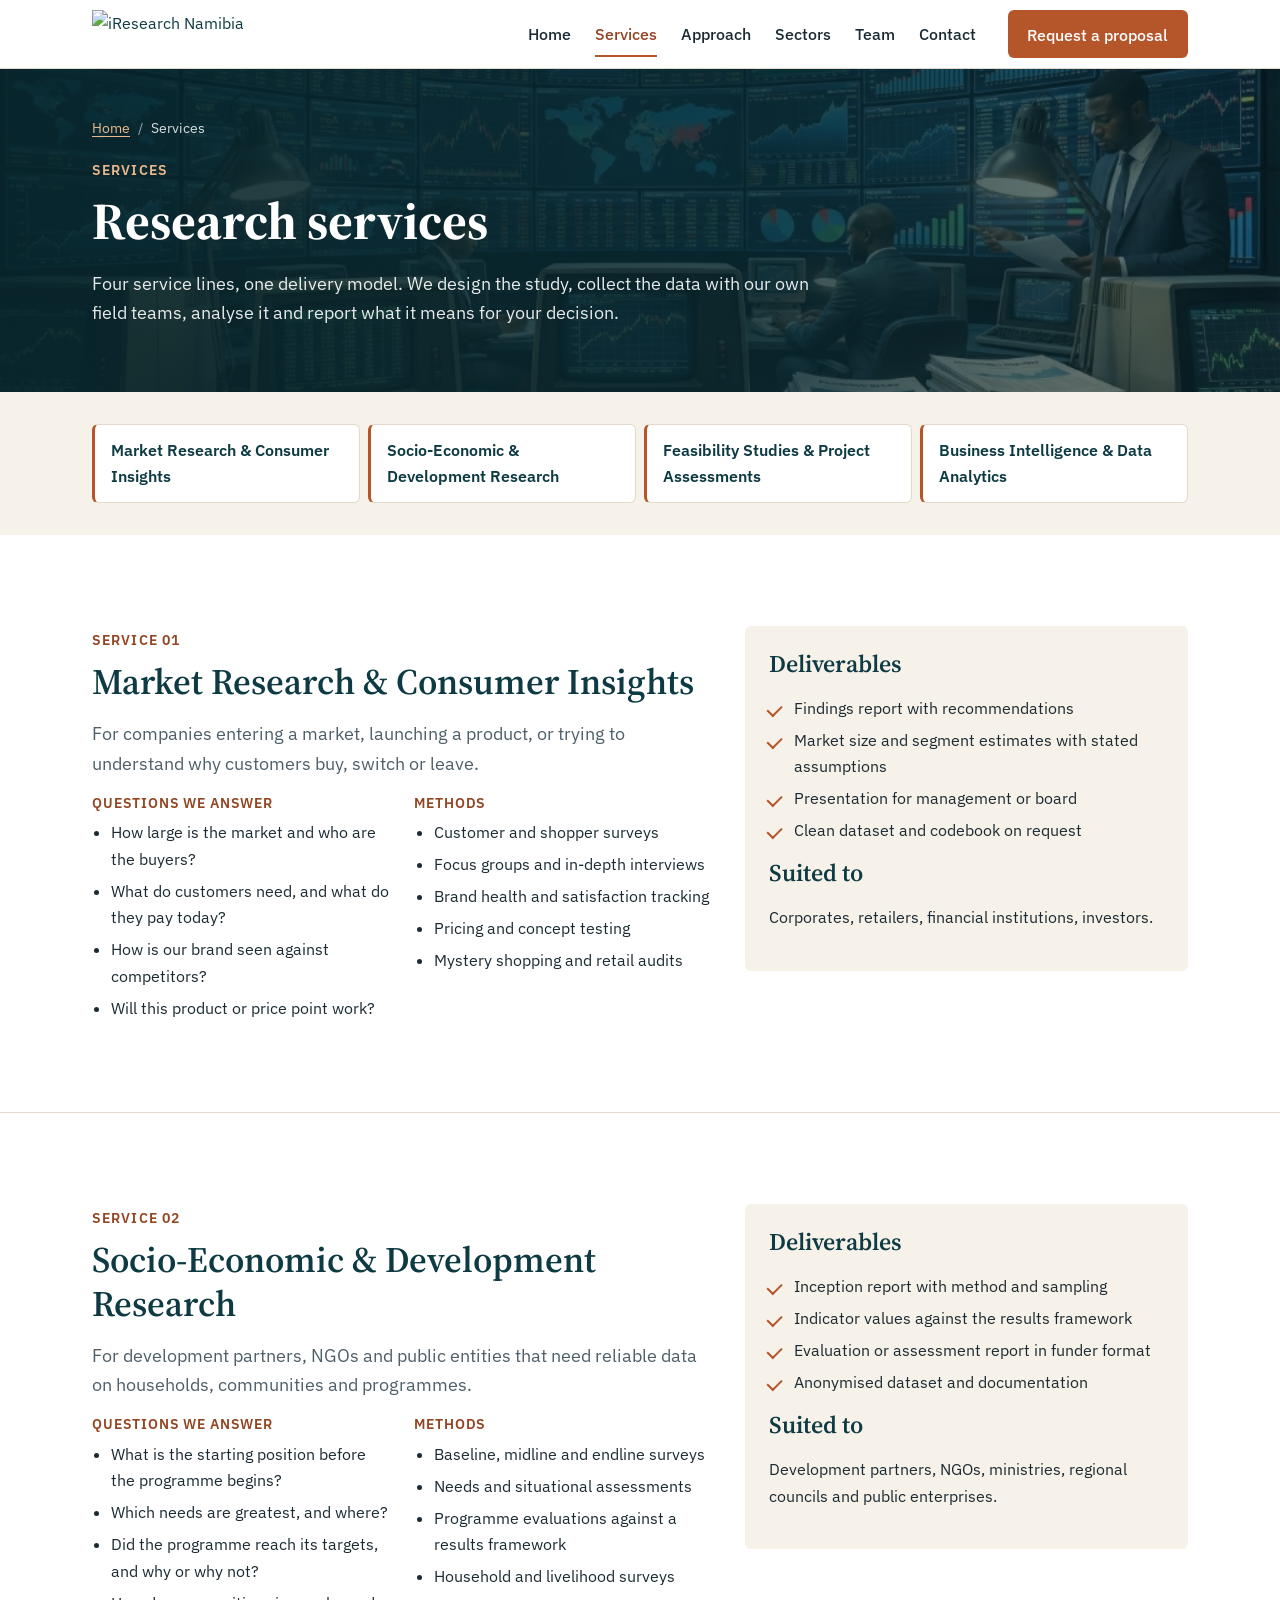
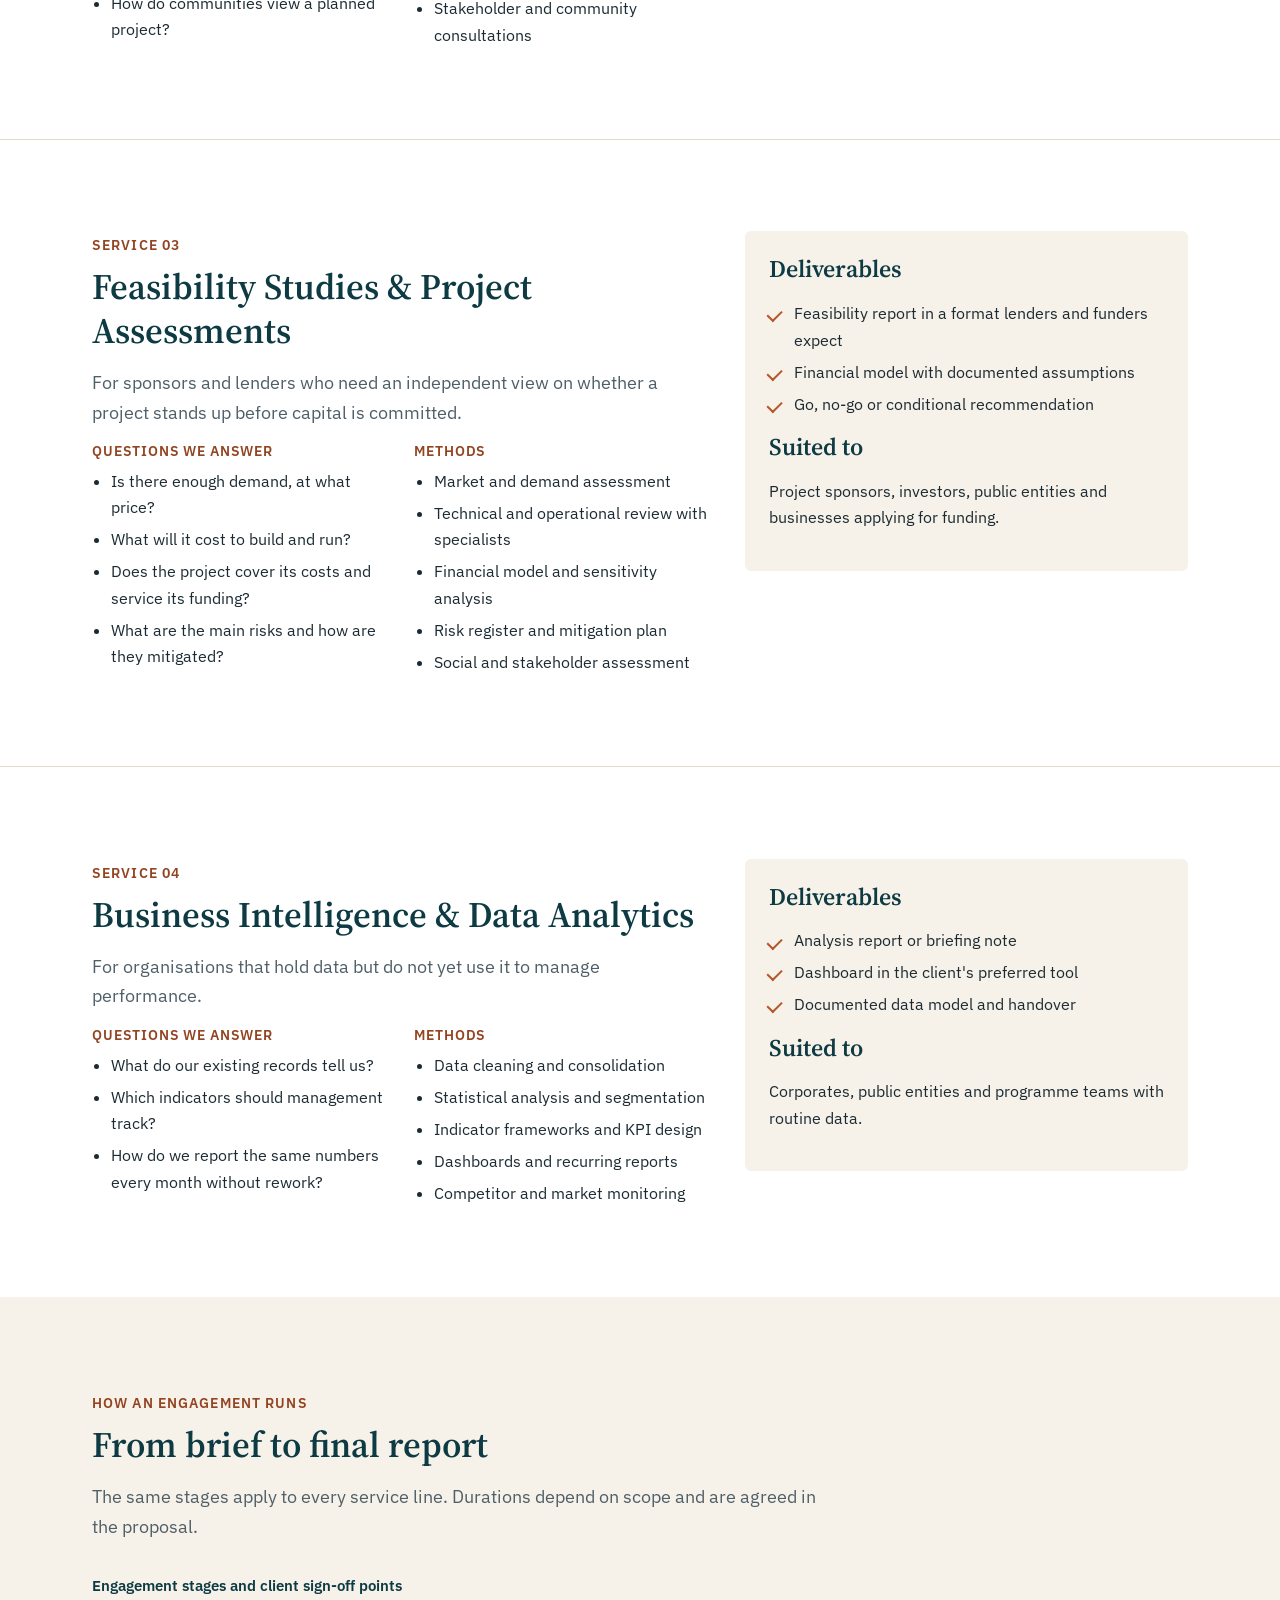
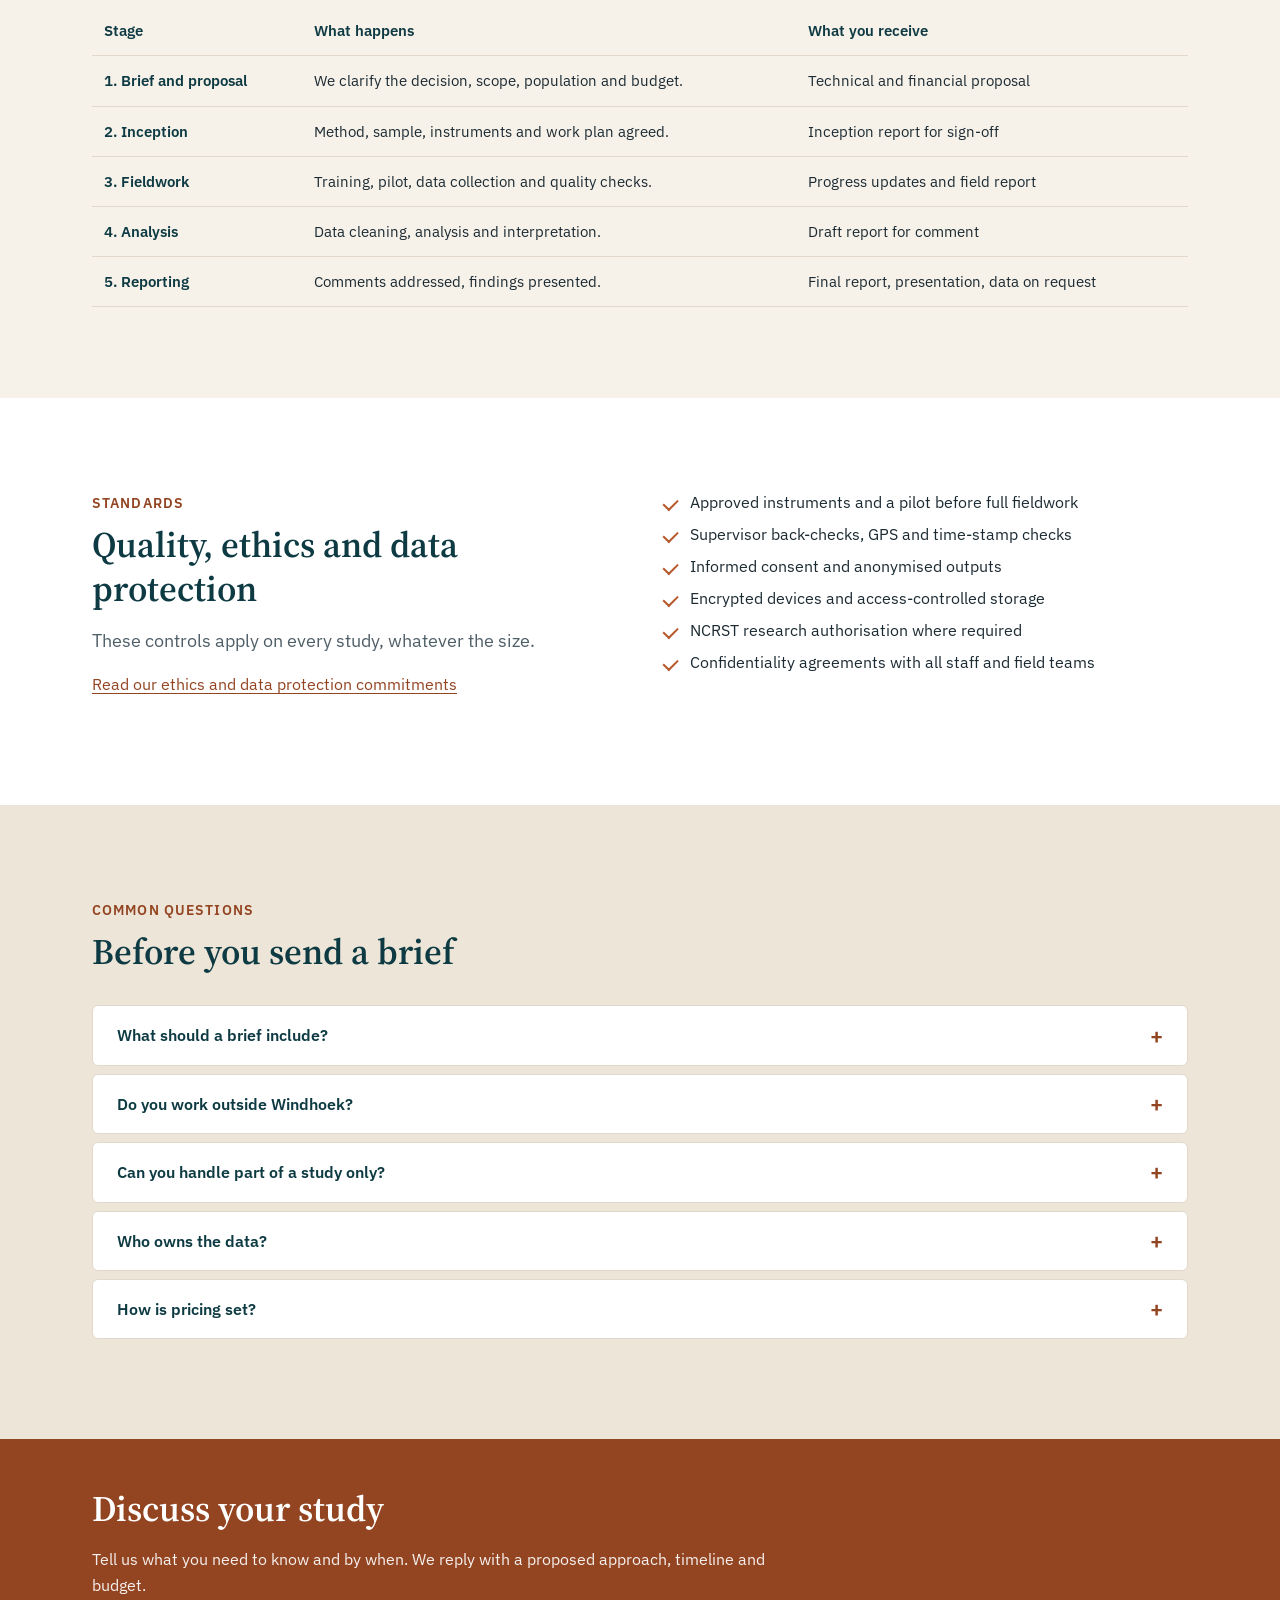
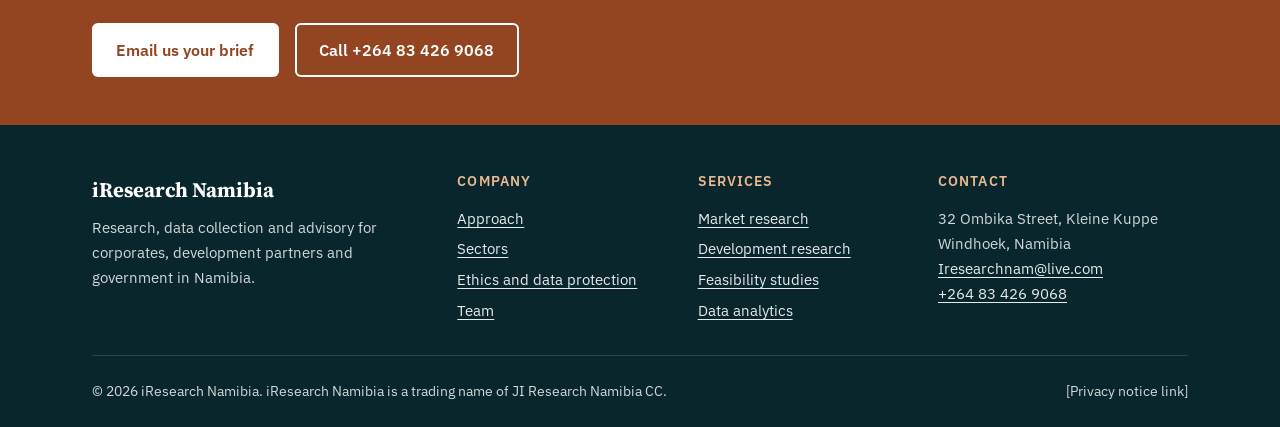
==== services.html @ 67d38da9 "Add website files" ====
<!DOCTYPE html>
<html lang="en-NA">
<head>
  <!-- ==================================================================
       GOOGLE TAG MANAGER: HEAD SNIPPET PLACEHOLDER
       Paste the GTM <script> snippet here, as high in <head> as possible.
       Replace GTM-XXXXXXX with the live container ID.
       Matching <noscript> placeholder sits immediately after <body>.
       ================================================================== -->

  <meta charset="utf-8">
  <meta name="viewport" content="width=device-width, initial-scale=1">
  <title>Research Services | Market, Development and Feasibility Research | iResearch Namibia</title>
  <meta name="description" content="Market research and consumer insights, socio-economic and development research, feasibility studies, and business intelligence and data analytics in Namibia. Design, fieldwork, analysis and reporting.">
  <!-- Canonical: this page's own URL. The homepage canonical is https://iresearchnamibia.com/ -->
  <link rel="canonical" href="https://iresearchnamibia.com/services.html">
  <meta name="robots" content="index, follow">
  <meta name="theme-color" content="#0E3B43">

  <!-- Open Graph -->
  <meta property="og:type" content="website">
  <meta property="og:site_name" content="iResearch Namibia">
  <meta property="og:locale" content="en_NA">
  <meta property="og:title" content="Research Services | iResearch Namibia">
  <meta property="og:description" content="Four service lines: market research, development research, feasibility studies and data analytics. Delivered from Windhoek with in-house field teams.">
  <meta property="og:url" content="https://iresearchnamibia.com/services.html">
  <meta property="og:image" content="https://iresearchnamibia.com/services-hero.jpg">
  <meta property="og:image:alt" content="iResearch Namibia services">

  <meta name="twitter:card" content="summary_large_image">
  <meta name="twitter:title" content="Research Services | iResearch Namibia">
  <meta name="twitter:description" content="Market, development and feasibility research, and data analytics in Namibia.">
  <meta name="twitter:image" content="https://iresearchnamibia.com/services-hero.jpg">

  <link rel="icon" href="images/logo.png" type="image/png">

  <link rel="preconnect" href="https://fonts.googleapis.com">
  <link rel="preconnect" href="https://fonts.gstatic.com" crossorigin>
  <link rel="stylesheet" href="https://fonts.googleapis.com/css2?family=IBM+Plex+Sans:wght@400;500;600&family=Source+Serif+4:opsz,wght@8..60,600;8..60,700&display=swap">

  <link rel="stylesheet" href="styles.css">

  <script>document.documentElement.classList.add('js');</script>

  <!-- Structured data: Organization + LocalBusiness, services offered, breadcrumb -->
  <script type="application/ld+json">
  {
    "@context": "https://schema.org",
    "@graph": [
      {
        "@type": ["Organization", "ProfessionalService"],
        "@id": "https://iresearchnamibia.com/#organization",
        "name": "iResearch Namibia",
        "legalName": "JI Research Namibia CC",
        "url": "https://iresearchnamibia.com/",
        "logo": "https://iresearchnamibia.com/images/logo.png",
        "image": "https://iresearchnamibia.com/services-hero.jpg",
        "email": "Iresearchnam@live.com",
        "telephone": "+264834269068",
        "address": {
          "@type": "PostalAddress",
          "streetAddress": "32 Ombika Street, Kleine Kuppe",
          "addressLocality": "Windhoek",
          "addressRegion": "Khomas",
          "addressCountry": "NA"
        },
        "areaServed": { "@type": "Country", "name": "Namibia" },
        "hasOfferCatalog": {
          "@type": "OfferCatalog",
          "name": "Research services",
          "itemListElement": [
            { "@type": "Offer", "itemOffered": { "@type": "Service", "name": "Market Research & Consumer Insights", "url": "https://iresearchnamibia.com/services.html#market-research" } },
            { "@type": "Offer", "itemOffered": { "@type": "Service", "name": "Socio-Economic & Development Research", "url": "https://iresearchnamibia.com/services.html#development-research" } },
            { "@type": "Offer", "itemOffered": { "@type": "Service", "name": "Feasibility Studies & Project Assessments", "url": "https://iresearchnamibia.com/services.html#feasibility" } },
            { "@type": "Offer", "itemOffered": { "@type": "Service", "name": "Business Intelligence & Data Analytics", "url": "https://iresearchnamibia.com/services.html#analytics" } }
          ]
        }
      },
      {
        "@type": "BreadcrumbList",
        "itemListElement": [
          { "@type": "ListItem", "position": 1, "name": "Home", "item": "https://iresearchnamibia.com/" },
          { "@type": "ListItem", "position": 2, "name": "Services", "item": "https://iresearchnamibia.com/services.html" }
        ]
      }
    ]
  }
  </script>
</head>
<body>
  <!-- ==================================================================
       GOOGLE TAG MANAGER: NOSCRIPT PLACEHOLDER
       Paste the GTM <noscript><iframe ...></iframe></noscript> snippet here,
       immediately after the opening <body> tag.
       ================================================================== -->

  <a class="skip-link" href="#main">Skip to main content</a>

  <header class="site-header">
    <div class="container header-inner">
      <a class="brand" href="index.html" aria-label="iResearch Namibia home">
        <img src="images/logo.png" alt="iResearch Namibia" width="162" height="48">
      </a>

      <button class="nav-toggle" type="button" aria-expanded="false" aria-controls="site-nav">
        <span class="nav-toggle-bars" aria-hidden="true"></span>
        <span>Menu</span>
      </button>

      <nav class="site-nav" id="site-nav" aria-label="Main">
        <ul>
          <li><a href="index.html">Home</a></li>
          <li><a href="services.html" aria-current="page">Services</a></li>
          <li><a href="index.html#approach">Approach</a></li>
          <li><a href="index.html#sectors">Sectors</a></li>
          <li><a href="index.html#team">Team</a></li>
          <li><a href="index.html#contact">Contact</a></li>
          <li class="nav-cta"><a class="btn btn-primary" href="index.html#contact">Request a proposal</a></li>
        </ul>
      </nav>
    </div>
  </header>

  <main id="main">

    <!-- HERO -->
    <section class="hero hero--services" aria-labelledby="hero-title">
      <div class="container">
        <nav class="breadcrumb" aria-label="Breadcrumb">
          <ol>
            <li><a href="index.html">Home</a></li>
            <li><span aria-current="page">Services</span></li>
          </ol>
        </nav>
        <span class="eyebrow">Services</span>
        <h1 id="hero-title">Research services</h1>
        <p class="lead">Four service lines, one delivery model. We design the study, collect the data with our own field teams, analyse it and report what it means for your decision.</p>
      </div>
    </section>

    <!-- SERVICE INDEX -->
    <section class="section section--tint" aria-labelledby="index-title" style="padding-block: var(--space-4);">
      <div class="container">
        <h2 id="index-title" class="visually-hidden">Service lines</h2>
        <ul class="service-nav">
          <li><a href="#market-research">Market Research &amp; Consumer Insights</a></li>
          <li><a href="#development-research">Socio-Economic &amp; Development Research</a></li>
          <li><a href="#feasibility">Feasibility Studies &amp; Project Assessments</a></li>
          <li><a href="#analytics">Business Intelligence &amp; Data Analytics</a></li>
        </ul>
      </div>
    </section>

    <!-- SERVICE 1 -->
    <section class="section service-detail" id="market-research" aria-labelledby="s1-title">
      <div class="container service-layout">
        <div>
          <span class="eyebrow">Service 01</span>
          <h2 id="s1-title">Market Research &amp; Consumer Insights</h2>
          <p class="lead">For companies entering a market, launching a product, or trying to understand why customers buy, switch or leave.</p>
          <div class="service-meta">
            <div>
              <h3>Questions we answer</h3>
              <ul>
                <li>How large is the market and who are the buyers?</li>
                <li>What do customers need, and what do they pay today?</li>
                <li>How is our brand seen against competitors?</li>
                <li>Will this product or price point work?</li>
              </ul>
            </div>
            <div>
              <h3>Methods</h3>
              <ul>
                <li>Customer and shopper surveys</li>
                <li>Focus groups and in-depth interviews</li>
                <li>Brand health and satisfaction tracking</li>
                <li>Pricing and concept testing</li>
                <li>Mystery shopping and retail audits</li>
              </ul>
            </div>
          </div>
        </div>
        <aside class="service-panel" aria-label="Market research deliverables">
          <h3>Deliverables</h3>
          <ul class="check-list">
            <li>Findings report with recommendations</li>
            <li>Market size and segment estimates with stated assumptions</li>
            <li>Presentation for management or board</li>
            <li>Clean dataset and codebook on request</li>
          </ul>
          <h3>Suited to</h3>
          <p>Corporates, retailers, financial institutions, investors.</p>
        </aside>
      </div>
    </section>

    <!-- SERVICE 2 -->
    <section class="section service-detail" id="development-research" aria-labelledby="s2-title">
      <div class="container service-layout">
        <div>
          <span class="eyebrow">Service 02</span>
          <h2 id="s2-title">Socio-Economic &amp; Development Research</h2>
          <p class="lead">For development partners, NGOs and public entities that need reliable data on households, communities and programmes.</p>
          <div class="service-meta">
            <div>
              <h3>Questions we answer</h3>
              <ul>
                <li>What is the starting position before the programme begins?</li>
                <li>Which needs are greatest, and where?</li>
                <li>Did the programme reach its targets, and why or why not?</li>
                <li>How do communities view a planned project?</li>
              </ul>
            </div>
            <div>
              <h3>Methods</h3>
              <ul>
                <li>Baseline, midline and endline surveys</li>
                <li>Needs and situational assessments</li>
                <li>Programme evaluations against a results framework</li>
                <li>Household and livelihood surveys</li>
                <li>Stakeholder and community consultations</li>
              </ul>
            </div>
          </div>
        </div>
        <aside class="service-panel" aria-label="Development research deliverables">
          <h3>Deliverables</h3>
          <ul class="check-list">
            <li>Inception report with method and sampling</li>
            <li>Indicator values against the results framework</li>
            <li>Evaluation or assessment report in funder format</li>
            <li>Anonymised dataset and documentation</li>
          </ul>
          <h3>Suited to</h3>
          <p>Development partners, NGOs, ministries, regional councils and public enterprises.</p>
        </aside>
      </div>
    </section>

    <!-- SERVICE 3 -->
    <section class="section service-detail" id="feasibility" aria-labelledby="s3-title">
      <div class="container service-layout">
        <div>
          <span class="eyebrow">Service 03</span>
          <h2 id="s3-title">Feasibility Studies &amp; Project Assessments</h2>
          <p class="lead">For sponsors and lenders who need an independent view on whether a project stands up before capital is committed.</p>
          <div class="service-meta">
            <div>
              <h3>Questions we answer</h3>
              <ul>
                <li>Is there enough demand, at what price?</li>
                <li>What will it cost to build and run?</li>
                <li>Does the project cover its costs and service its funding?</li>
                <li>What are the main risks and how are they mitigated?</li>
              </ul>
            </div>
            <div>
              <h3>Methods</h3>
              <ul>
                <li>Market and demand assessment</li>
                <li>Technical and operational review with specialists</li>
                <li>Financial model and sensitivity analysis</li>
                <li>Risk register and mitigation plan</li>
                <li>Social and stakeholder assessment</li>
              </ul>
            </div>
          </div>
        </div>
        <aside class="service-panel" aria-label="Feasibility study deliverables">
          <h3>Deliverables</h3>
          <ul class="check-list">
            <li>Feasibility report in a format lenders and funders expect</li>
            <li>Financial model with documented assumptions</li>
            <li>Go, no-go or conditional recommendation</li>
          </ul>
          <h3>Suited to</h3>
          <p>Project sponsors, investors, public entities and businesses applying for funding.</p>
        </aside>
      </div>
    </section>

    <!-- SERVICE 4 -->
    <section class="section service-detail" id="analytics" aria-labelledby="s4-title">
      <div class="container service-layout">
        <div>
          <span class="eyebrow">Service 04</span>
          <h2 id="s4-title">Business Intelligence &amp; Data Analytics</h2>
          <p class="lead">For organisations that hold data but do not yet use it to manage performance.</p>
          <div class="service-meta">
            <div>
              <h3>Questions we answer</h3>
              <ul>
                <li>What do our existing records tell us?</li>
                <li>Which indicators should management track?</li>
                <li>How do we report the same numbers every month without rework?</li>
              </ul>
            </div>
            <div>
              <h3>Methods</h3>
              <ul>
                <li>Data cleaning and consolidation</li>
                <li>Statistical analysis and segmentation</li>
                <li>Indicator frameworks and KPI design</li>
                <li>Dashboards and recurring reports</li>
                <li>Competitor and market monitoring</li>
              </ul>
            </div>
          </div>
        </div>
        <aside class="service-panel" aria-label="Analytics deliverables">
          <h3>Deliverables</h3>
          <ul class="check-list">
            <li>Analysis report or briefing note</li>
            <li>Dashboard in the client's preferred tool</li>
            <li>Documented data model and handover</li>
          </ul>
          <!-- CONFIRM: name the tools supported, e.g. [Excel / Power BI / Stata / R / SPSS]. -->
          <h3>Suited to</h3>
          <p>Corporates, public entities and programme teams with routine data.</p>
        </aside>
      </div>
    </section>

    <!-- ENGAGEMENT MODEL -->
    <section class="section section--tint" id="engagement" aria-labelledby="engagement-title">
      <div class="container">
        <div class="section-head">
          <span class="eyebrow">How an engagement runs</span>
          <h2 id="engagement-title">From brief to final report</h2>
          <p class="lead">The same stages apply to every service line. Durations depend on scope and are agreed in the proposal.</p>
        </div>
        <div class="table-wrap">
          <table class="data-table">
            <caption>Engagement stages and client sign-off points</caption>
            <thead>
              <tr>
                <th scope="col">Stage</th>
                <th scope="col">What happens</th>
                <th scope="col">What you receive</th>
              </tr>
            </thead>
            <tbody>
              <tr>
                <th scope="row">1. Brief and proposal</th>
                <td>We clarify the decision, scope, population and budget.</td>
                <td>Technical and financial proposal</td>
              </tr>
              <tr>
                <th scope="row">2. Inception</th>
                <td>Method, sample, instruments and work plan agreed.</td>
                <td>Inception report for sign-off</td>
              </tr>
              <tr>
                <th scope="row">3. Fieldwork</th>
                <td>Training, pilot, data collection and quality checks.</td>
                <td>Progress updates and field report</td>
              </tr>
              <tr>
                <th scope="row">4. Analysis</th>
                <td>Data cleaning, analysis and interpretation.</td>
                <td>Draft report for comment</td>
              </tr>
              <tr>
                <th scope="row">5. Reporting</th>
                <td>Comments addressed, findings presented.</td>
                <td>Final report, presentation, data on request</td>
              </tr>
            </tbody>
          </table>
        </div>
      </div>
    </section>

    <!-- QUALITY AND ETHICS -->
    <section class="section" aria-labelledby="standards-title">
      <div class="container split">
        <div>
          <span class="eyebrow">Standards</span>
          <h2 id="standards-title">Quality, ethics and data protection</h2>
          <p class="lead">These controls apply on every study, whatever the size.</p>
          <p><a href="index.html#ethics">Read our ethics and data protection commitments</a></p>
        </div>
        <ul class="check-list">
          <li>Approved instruments and a pilot before full fieldwork</li>
          <li>Supervisor back-checks, GPS and time-stamp checks</li>
          <li>Informed consent and anonymised outputs</li>
          <li>Encrypted devices and access-controlled storage</li>
          <li>NCRST research authorisation where required</li>
          <li>Confidentiality agreements with all staff and field teams</li>
        </ul>
        <!-- CONFIRM: each item must reflect current practice. -->
      </div>
    </section>

    <!-- FAQ -->
    <section class="section section--tint-2 faq" aria-labelledby="faq-title">
      <div class="container">
        <div class="section-head">
          <span class="eyebrow">Common questions</span>
          <h2 id="faq-title">Before you send a brief</h2>
        </div>
        <details>
          <summary>What should a brief include?</summary>
          <div><p>The decision the research must inform, the target population, the area to cover, your timeline and an indicative budget if you have one. A short email is enough to start.</p></div>
        </details>
        <details>
          <summary>Do you work outside Windhoek?</summary>
          <div><p>Yes. Fieldwork is planned for the regions the study needs. <!-- CONFIRM coverage --> [Confirm regional coverage statement.]</p></div>
        </details>
        <details>
          <summary>Can you handle part of a study only?</summary>
          <div><p>Yes. We can run data collection only, analysis only, or the full study. Many clients use us for fieldwork on studies designed elsewhere.</p></div>
        </details>
        <details>
          <summary>Who owns the data?</summary>
          <div><p>Ownership is set in the contract. As a default the client owns the study data, and we keep respondent identities confidential.</p></div>
        </details>
        <details>
          <summary>How is pricing set?</summary>
          <div><p>Pricing follows sample size, geography, method and reporting needs. Each proposal shows the cost by stage. Prices are quoted in N$.</p></div>
        </details>
      </div>
    </section>

    <!-- CTA -->
    <section class="cta-band" aria-labelledby="cta-title">
      <div class="container">
        <h2 id="cta-title">Discuss your study</h2>
        <p>Tell us what you need to know and by when. We reply with a proposed approach, timeline and budget.</p>
        <div class="btn-row">
          <a class="btn btn-primary" href="mailto:Iresearchnam@live.com?subject=Research%20proposal%20request">Email us your brief</a>
          <a class="btn btn-light" href="tel:+264834269068">Call +264 83 426 9068</a>
        </div>
      </div>
    </section>

  </main>

  <footer class="site-footer">
    <div class="container">
      <div class="footer-grid">
        <div>
          <p class="footer-brand">iResearch Namibia</p>
          <p>Research, data collection and advisory for corporates, development partners and government in Namibia.</p>
        </div>
        <nav aria-label="Footer">
          <h2>Company</h2>
          <ul>
            <li><a href="index.html#approach">Approach</a></li>
            <li><a href="index.html#sectors">Sectors</a></li>
            <li><a href="index.html#ethics">Ethics and data protection</a></li>
            <li><a href="index.html#team">Team</a></li>
          </ul>
        </nav>
        <nav aria-label="Services">
          <h2>Services</h2>
          <ul>
            <li><a href="services.html#market-research">Market research</a></li>
            <li><a href="services.html#development-research">Development research</a></li>
            <li><a href="services.html#feasibility">Feasibility studies</a></li>
            <li><a href="services.html#analytics">Data analytics</a></li>
          </ul>
        </nav>
        <div>
          <h2>Contact</h2>
          <address>
            32 Ombika Street, Kleine Kuppe<br>
            Windhoek, Namibia<br>
            <a href="mailto:Iresearchnam@live.com">Iresearchnam@live.com</a><br>
            <a href="tel:+264834269068">+264 83 426 9068</a>
          </address>
        </div>
      </div>
      <div class="footer-legal">
        <p>&copy; 2026 iResearch Namibia. iResearch Namibia is a trading name of JI Research Namibia CC.</p>
        <!-- PLACEHOLDER: link to privacy notice once published -->
        <p>[Privacy notice link]</p>
      </div>
    </div>
  </footer>

  <script>
    (function () {
      var btn = document.querySelector('.nav-toggle');
      var nav = document.getElementById('site-nav');
      if (!btn || !nav) return;
      function close() { nav.classList.remove('is-open'); btn.setAttribute('aria-expanded', 'false'); }
      btn.addEventListener('click', function () {
        var open = nav.classList.toggle('is-open');
        btn.setAttribute('aria-expanded', open ? 'true' : 'false');
      });
      nav.addEventListener('click', function (e) { if (e.target.closest('a')) close(); });
      document.addEventListener('keydown', function (e) { if (e.key === 'Escape') close(); });
    })();
  </script>
</body>
</html>
---- styles.css ----
/* ==========================================================================
   iResearch Namibia | Shared stylesheet
   Mobile-first. Plain CSS. No framework.
   Fonts: Source Serif 4 (headings), IBM Plex Sans (body) via Google Fonts.
   ========================================================================== */

/* ---------- 1. Tokens ---------- */
:root {
  /* Colour */
  --c-primary: #0E3B43;        /* Deep petrol: header, dark bands */
  --c-primary-dark: #08262C;   /* Footer, hover on dark */
  --c-accent: #B5562A;         /* Dune ochre: buttons (white text 4.8:1) */
  --c-accent-dark: #934421;    /* Ochre for text and links on light (6:1) */
  --c-accent-soft: #E9B98F;    /* Ochre highlight on dark backgrounds */
  --c-sand: #F6F1E9;           /* Page background tint */
  --c-sand-2: #EDE5D8;         /* Alternate section tint */
  --c-line: #E2D9CC;           /* Borders, rules */
  --c-ink: #1C2B33;            /* Body text */
  --c-muted: #4F5F68;          /* Secondary text */
  --c-white: #FFFFFF;

  /* Type */
  --f-head: "Source Serif 4", Georgia, "Times New Roman", serif;
  --f-body: "IBM Plex Sans", system-ui, -apple-system, "Segoe UI", Roboto, Arial, sans-serif;

  --fs-sm: 0.875rem;
  --fs-base: 1rem;
  --fs-md: 1.125rem;
  --fs-lg: clamp(1.25rem, 1.1rem + 0.6vw, 1.5rem);
  --fs-xl: clamp(1.6rem, 1.3rem + 1.4vw, 2.25rem);
  --fs-xxl: clamp(2rem, 1.5rem + 2.6vw, 3.25rem);

  /* Space and shape */
  --space-1: 0.5rem;
  --space-2: 1rem;
  --space-3: 1.5rem;
  --space-4: 2rem;
  --space-5: 3rem;
  --space-6: clamp(3.5rem, 2.5rem + 4vw, 6rem);
  --radius: 6px;
  --shadow: 0 1px 2px rgba(8, 38, 44, 0.06), 0 4px 16px rgba(8, 38, 44, 0.06);
  --max: 1160px;
}

/* ---------- 2. Base ---------- */
*,
*::before,
*::after { box-sizing: border-box; }

html { -webkit-text-size-adjust: 100%; scroll-behavior: smooth; }

@media (prefers-reduced-motion: reduce) {
  html { scroll-behavior: auto; }
  *, *::before, *::after { transition: none !important; animation: none !important; }
}

body {
  margin: 0;
  font-family: var(--f-body);
  font-size: var(--fs-base);
  line-height: 1.65;
  color: var(--c-ink);
  background: var(--c-white);
}

img { max-width: 100%; height: auto; display: block; }

h1, h2, h3, h4 {
  font-family: var(--f-head);
  font-weight: 600;
  line-height: 1.2;
  color: var(--c-primary);
  margin: 0 0 var(--space-2);
}
h1 { font-size: var(--fs-xxl); font-weight: 700; }
h2 { font-size: var(--fs-xl); }
h3 { font-size: var(--fs-lg); }
h4 { font-size: var(--fs-md); }

p { margin: 0 0 var(--space-2); }
ul, ol { margin: 0 0 var(--space-2); padding-left: 1.2rem; }
li + li { margin-top: 0.35rem; }

a { color: var(--c-accent-dark); text-underline-offset: 3px; }
a:hover { color: var(--c-primary); }

:focus-visible {
  outline: 3px solid var(--c-accent);
  outline-offset: 3px;
  border-radius: 2px;
}

address { font-style: normal; }

/* ---------- 3. Utilities ---------- */
.container {
  width: 100%;
  max-width: var(--max);
  margin-inline: auto;
  padding-inline: var(--space-3);
}

.visually-hidden {
  position: absolute !important;
  width: 1px; height: 1px;
  padding: 0; margin: -1px;
  overflow: hidden; clip: rect(0 0 0 0);
  white-space: nowrap; border: 0;
}

.skip-link {
  position: absolute;
  left: var(--space-2);
  top: -100px;
  z-index: 100;
  background: var(--c-white);
  color: var(--c-primary);
  padding: var(--space-1) var(--space-2);
  border-radius: var(--radius);
  font-weight: 600;
}
.skip-link:focus { top: var(--space-2); }

.eyebrow {
  display: inline-block;
  font-family: var(--f-body);
  font-size: var(--fs-sm);
  font-weight: 600;
  letter-spacing: 0.08em;
  text-transform: uppercase;
  color: var(--c-accent-dark);
  margin-bottom: var(--space-1);
}

.lead { font-size: var(--fs-md); color: var(--c-muted); max-width: 46rem; }

/* Visible placeholder marker. Remove the class once real content is in. */
.placeholder {
  border: 2px dashed var(--c-accent);
  background: repeating-linear-gradient(
    -45deg, rgba(181, 86, 42, 0.04), rgba(181, 86, 42, 0.04) 10px,
    transparent 10px, transparent 20px);
}
.ph-label {
  display: inline-block;
  align-self: flex-start;
  font-size: 0.75rem;
  font-weight: 600;
  letter-spacing: 0.06em;
  text-transform: uppercase;
  color: var(--c-accent-dark);
  background: var(--c-white);
  border: 1px solid var(--c-accent);
  border-radius: 3px;
  padding: 0.1rem 0.45rem;
  margin-bottom: var(--space-1);
}

/* ---------- 4. Buttons ---------- */
.btn {
  display: inline-flex;
  align-items: center;
  justify-content: center;
  gap: 0.5rem;
  min-height: 48px;
  padding: 0.75rem 1.4rem;
  font-family: var(--f-body);
  font-size: var(--fs-base);
  font-weight: 600;
  text-decoration: none;
  border-radius: var(--radius);
  border: 2px solid transparent;
  cursor: pointer;
  transition: background-color 0.15s ease, color 0.15s ease, border-color 0.15s ease;
}
.btn-primary { background: var(--c-accent); color: var(--c-white); }
.btn-primary:hover { background: var(--c-accent-dark); color: var(--c-white); }
.btn-outline { border-color: var(--c-primary); color: var(--c-primary); background: transparent; }
.btn-outline:hover { background: var(--c-primary); color: var(--c-white); }
.btn-light { border-color: var(--c-white); color: var(--c-white); background: transparent; }
.btn-light:hover { background: var(--c-white); color: var(--c-primary); }

.btn-row { display: flex; flex-wrap: wrap; gap: var(--space-2); margin-top: var(--space-3); }

/* ---------- 5. Header and navigation ---------- */
.site-header {
  position: sticky;
  top: 0;
  z-index: 50;
  background: var(--c-white);
  border-bottom: 1px solid var(--c-line);
}
.header-inner {
  display: flex;
  align-items: center;
  justify-content: space-between;
  gap: var(--space-2);
  min-height: 68px;
}
.brand {
  display: inline-flex;
  align-items: center;
  gap: 0.6rem;
  text-decoration: none;
  color: var(--c-primary);
}
.brand img { height: 48px; width: auto; max-width: 210px; object-fit: contain; }
.brand-name {
  font-family: var(--f-head);
  font-weight: 700;
  font-size: 1.2rem;
  line-height: 1.1;
}
.brand-name small {
  display: block;
  font-family: var(--f-body);
  font-weight: 500;
  font-size: 0.7rem;
  letter-spacing: 0.08em;
  text-transform: uppercase;
  color: var(--c-muted);
}

.nav-toggle {
  display: none; /* shown only when JS is available, see .js rules */
  align-items: center;
  gap: 0.5rem;
  min-height: 44px;
  padding: 0.5rem 0.9rem;
  font: 600 var(--fs-sm) var(--f-body);
  color: var(--c-primary);
  background: transparent;
  border: 1px solid var(--c-line);
  border-radius: var(--radius);
  cursor: pointer;
}
.nav-toggle-bars,
.nav-toggle-bars::before,
.nav-toggle-bars::after {
  display: block;
  width: 18px; height: 2px;
  background: currentColor;
  position: relative;
}
.nav-toggle-bars::before,
.nav-toggle-bars::after { content: ""; position: absolute; left: 0; }
.nav-toggle-bars::before { top: -6px; }
.nav-toggle-bars::after { top: 6px; }

.site-nav ul {
  list-style: none;
  margin: 0;
  padding: 0;
  display: flex;
  flex-wrap: wrap;
  gap: 0.25rem 1rem;
}
.site-nav li + li { margin-top: 0; }
.site-nav a {
  display: inline-block;
  padding: 0.6rem 0;
  font-weight: 500;
  color: var(--c-ink);
  text-decoration: none;
}
.site-nav a:hover,
.site-nav a[aria-current="page"] { color: var(--c-accent-dark); }
.site-nav a[aria-current="page"] { box-shadow: inset 0 -2px 0 var(--c-accent); }
.site-nav .nav-cta { display: none; }

/* Mobile behaviour when JS is present: collapse the menu */
.js .nav-toggle { display: inline-flex; }
.js .site-nav {
  display: none;
  position: absolute;
  left: 0; right: 0; top: 100%;
  background: var(--c-white);
  border-bottom: 1px solid var(--c-line);
  box-shadow: var(--shadow);
}
.js .site-nav.is-open { display: block; }
.js .site-nav ul {
  flex-direction: column;
  padding: var(--space-1) var(--space-3) var(--space-3);
}
.js .site-nav a { display: block; padding: 0.8rem 0; border-bottom: 1px solid var(--c-line); }
.js .site-nav a[aria-current="page"] { box-shadow: none; }
.js .site-nav .nav-cta { display: block; margin-top: var(--space-2); }
.js .site-nav .nav-cta a { border-bottom: 0; color: var(--c-white); text-align: center; }

/* No-JS fallback on small screens: the nav simply wraps under the brand */
html:not(.js) .header-inner { flex-wrap: wrap; padding-block: var(--space-1); }

/* ---------- 6. Hero ---------- */
.hero {
  position: relative;
  color: var(--c-white);
  background-color: var(--c-primary);
  background-image:
    linear-gradient(100deg, rgba(8, 38, 44, 0.92) 0%, rgba(8, 38, 44, 0.78) 55%, rgba(8, 38, 44, 0.45) 100%),
    url("desert-background.jpg");
  background-size: cover;
  background-position: center;
  padding-block: var(--space-6);
}
.hero--services {
  background-image:
    linear-gradient(100deg, rgba(8, 38, 44, 0.93) 0%, rgba(8, 38, 44, 0.8) 60%, rgba(8, 38, 44, 0.5) 100%),
    url("services-hero.jpg");
  padding-block: var(--space-5);
}
.hero h1 { color: var(--c-white); max-width: 22ch; }
.hero .eyebrow { color: var(--c-accent-soft); }
.hero .lead { color: rgba(255, 255, 255, 0.9); }

.hero-points {
  list-style: none;
  padding: 0;
  margin: var(--space-4) 0 0;
  display: grid;
  gap: var(--space-1);
  font-size: var(--fs-sm);
  color: rgba(255, 255, 255, 0.88);
}
.hero-points li { margin: 0; padding-left: 1.1rem; position: relative; }
.hero-points li::before {
  content: "";
  position: absolute; left: 0; top: 0.6em;
  width: 6px; height: 6px;
  background: var(--c-accent-soft);
  border-radius: 50%;
}

.breadcrumb { font-size: var(--fs-sm); margin-bottom: var(--space-2); }
.breadcrumb ol { list-style: none; padding: 0; margin: 0; display: flex; gap: 0.5rem; }
.breadcrumb li + li { margin: 0; }
.breadcrumb li + li::before { content: "/"; margin-right: 0.5rem; color: rgba(255, 255, 255, 0.6); }
.breadcrumb a { color: var(--c-accent-soft); }
.breadcrumb [aria-current] { color: rgba(255, 255, 255, 0.85); }

/* ---------- 7. Sections ---------- */
.section { padding-block: var(--space-6); }
.section--tint { background: var(--c-sand); }
.section--tint-2 { background: var(--c-sand-2); }
.section--dark { background: var(--c-primary); color: rgba(255, 255, 255, 0.9); }
.section--dark h2,
.section--dark h3 { color: var(--c-white); }
.section--dark .eyebrow { color: var(--c-accent-soft); }
.section--dark .lead { color: rgba(255, 255, 255, 0.85); }
.section--dark a { color: var(--c-accent-soft); }

.section-head { max-width: 48rem; margin-bottom: var(--space-4); }

.grid { display: grid; gap: var(--space-3); }

/* ---------- 8. Audience strip and logos ---------- */
.audience {
  border-bottom: 1px solid var(--c-line);
  background: var(--c-sand);
  padding-block: var(--space-3);
}
.audience-inner { display: grid; gap: var(--space-2); }
.audience p { margin: 0; font-weight: 600; color: var(--c-primary); }
.audience ul { list-style: none; padding: 0; margin: 0; display: flex; flex-wrap: wrap; gap: 0.5rem; }
.audience li { margin: 0; }
.chip {
  display: inline-block;
  padding: 0.35rem 0.8rem;
  font-size: var(--fs-sm);
  font-weight: 500;
  color: var(--c-primary);
  background: var(--c-white);
  border: 1px solid var(--c-line);
  border-radius: 999px;
}

.logo-strip {
  display: grid;
  grid-template-columns: repeat(2, 1fr);
  gap: var(--space-2);
  list-style: none;
  padding: 0;
  margin: 0;
}
.logo-strip li {
  margin: 0;
  min-height: 80px;
  display: grid;
  place-items: center;
  text-align: center;
  font-size: var(--fs-sm);
  color: var(--c-muted);
  border-radius: var(--radius);
  padding: var(--space-1);
}

/* ---------- 9. Cards ---------- */
.card {
  background: var(--c-white);
  border: 1px solid var(--c-line);
  border-radius: var(--radius);
  padding: var(--space-3);
  box-shadow: var(--shadow);
  display: flex;
  flex-direction: column;
}
.card h3 { font-size: 1.25rem; }
.card p:last-child { margin-bottom: 0; }
.card .card-link { margin-top: auto; padding-top: var(--space-2); font-weight: 600; }

.card-num {
  font-family: var(--f-head);
  font-weight: 700;
  font-size: 1rem;
  color: var(--c-accent-dark);
  border-bottom: 2px solid var(--c-accent);
  display: inline-block;
  padding-bottom: 0.2rem;
  margin-bottom: var(--space-2);
}

.pillar { border-top: 3px solid var(--c-primary); }

.service-card { border-top: 3px solid var(--c-accent); }
.service-card ul { font-size: var(--fs-sm); color: var(--c-muted); }

/* ---------- 10. Method steps ---------- */
.steps {
  list-style: none;
  padding: 0;
  margin: 0;
  display: grid;
  gap: var(--space-2);
  counter-reset: step;
}
.steps li {
  margin: 0;
  counter-increment: step;
  position: relative;
  padding: var(--space-3) var(--space-3) var(--space-3) 4.25rem;
  background: var(--c-white);
  border: 1px solid var(--c-line);
  border-radius: var(--radius);
}
.steps li::before {
  content: counter(step, decimal-leading-zero);
  position: absolute;
  left: var(--space-3);
  top: var(--space-3);
  font-family: var(--f-head);
  font-weight: 700;
  color: var(--c-accent-dark);
}
.steps h3 { font-size: 1.1rem; margin-bottom: 0.4rem; }
.steps p { margin: 0; color: var(--c-muted); font-size: 0.95rem; }

/* ---------- 11. Capacity / stats ---------- */
.stats { display: grid; grid-template-columns: repeat(2, 1fr); gap: var(--space-2); margin: 0; }
.stat {
  border-radius: var(--radius);
  padding: var(--space-3) var(--space-2);
  background: rgba(255, 255, 255, 0.06);
}
.section--dark .stat.placeholder { border-color: var(--c-accent-soft); }
.section--dark .ph-label { background: transparent; color: var(--c-accent-soft); border-color: var(--c-accent-soft); }
.stat dt { font-size: var(--fs-sm); color: rgba(255, 255, 255, 0.8); margin-top: 0.25rem; }
.stat dd {
  margin: 0;
  font-family: var(--f-head);
  font-size: 1.75rem;
  font-weight: 700;
  color: var(--c-white);
  order: -1;
}
.stat { display: flex; flex-direction: column; }

.check-list { list-style: none; padding: 0; }
.check-list li { padding-left: 1.6rem; position: relative; }
.check-list li::before {
  content: "";
  position: absolute; left: 0.1rem; top: 0.45em;
  width: 0.55rem; height: 0.9rem;
  border: solid var(--c-accent);
  border-width: 0 2px 2px 0;
  transform: rotate(45deg);
}
.section--dark .check-list li::before { border-color: var(--c-accent-soft); }

/* ---------- 12. Sectors ---------- */
.sector-list {
  list-style: none;
  padding: 0;
  margin: 0;
  display: grid;
  grid-template-columns: 1fr;
  gap: 0;
  border-top: 1px solid var(--c-line);
}
.sector-list li {
  margin: 0;
  padding: var(--space-2) 0;
  border-bottom: 1px solid var(--c-line);
}
.sector-list strong { display: block; color: var(--c-primary); font-family: var(--f-head); font-size: 1.1rem; }
.sector-list span { font-size: var(--fs-sm); color: var(--c-muted); }

/* ---------- 13. Case studies ---------- */
.case-card dl { margin: 0 0 var(--space-2); font-size: var(--fs-sm); }
.case-card dt { font-weight: 600; color: var(--c-primary); }
.case-card dd { margin: 0 0 0.5rem; color: var(--c-muted); }

/* ---------- 14. Team ---------- */
.team-card { align-items: flex-start; }
.avatar {
  width: 88px; height: 88px;
  border-radius: 50%;
  display: grid;
  place-items: center;
  font-family: var(--f-head);
  font-size: 1.6rem;
  font-weight: 700;
  color: var(--c-white);
  background: var(--c-primary);
  margin-bottom: var(--space-2);
  overflow: hidden;
}
.avatar img { width: 100%; height: 100%; object-fit: cover; }
.team-role {
  font-size: var(--fs-sm);
  font-weight: 600;
  letter-spacing: 0.04em;
  text-transform: uppercase;
  color: var(--c-accent-dark);
  margin-bottom: var(--space-1);
}
.team-card h3 { margin-bottom: 0.25rem; }
.team-card .bio { color: var(--c-muted); font-size: 0.95rem; }
.team-tag {
  display: inline-block;
  font-size: 0.75rem;
  font-weight: 600;
  color: var(--c-primary);
  background: var(--c-sand-2);
  border-radius: 3px;
  padding: 0.1rem 0.45rem;
  margin-left: 0.4rem;
  vertical-align: middle;
}

/* ---------- 15. CTA band ---------- */
.cta-band { background: var(--c-accent-dark); color: var(--c-white); padding-block: var(--space-5); }
.cta-band h2 { color: var(--c-white); }
.cta-band p { color: rgba(255, 255, 255, 0.92); max-width: 44rem; }
.cta-band .btn-primary { background: var(--c-white); color: var(--c-accent-dark); }
.cta-band .btn-primary:hover { background: var(--c-sand); color: var(--c-primary); }

/* ---------- 16. Contact ---------- */
.contact-grid { display: grid; gap: var(--space-3); }
.contact-item h3 { font-size: 1.05rem; margin-bottom: 0.4rem; }
.contact-item p { margin: 0; }
.contact-item a { font-weight: 600; }

/* ---------- 17. Services page detail ---------- */
.service-nav {
  list-style: none;
  padding: 0;
  margin: 0;
  display: grid;
  gap: 0.5rem;
}
.service-nav li { margin: 0; }
.service-nav a {
  display: block;
  padding: 0.75rem 1rem;
  border: 1px solid var(--c-line);
  border-left: 3px solid var(--c-accent);
  border-radius: var(--radius);
  background: var(--c-white);
  text-decoration: none;
  font-weight: 600;
  color: var(--c-primary);
}
.service-nav a:hover { background: var(--c-sand); }

.service-detail { scroll-margin-top: 90px; }
.service-detail + .service-detail { border-top: 1px solid var(--c-line); }
.service-layout { display: grid; gap: var(--space-4); }
.service-meta { display: grid; gap: var(--space-3); }
.service-meta h3 {
  font-family: var(--f-body);
  font-size: var(--fs-sm);
  font-weight: 600;
  letter-spacing: 0.06em;
  text-transform: uppercase;
  color: var(--c-accent-dark);
  margin-bottom: var(--space-1);
}
.service-meta ul { margin: 0; }
.service-panel {
  background: var(--c-sand);
  border-radius: var(--radius);
  padding: var(--space-3);
}

.data-table { width: 100%; border-collapse: collapse; font-size: 0.95rem; }
.data-table caption { text-align: left; font-weight: 600; color: var(--c-primary); margin-bottom: var(--space-1); }
.data-table th,
.data-table td { text-align: left; vertical-align: top; padding: 0.75rem; border-bottom: 1px solid var(--c-line); }
.data-table th { color: var(--c-primary); background: var(--c-sand); font-weight: 600; }
.table-wrap { overflow-x: auto; }

/* FAQ, native details/summary: no JS */
.faq details {
  border: 1px solid var(--c-line);
  border-radius: var(--radius);
  background: var(--c-white);
  margin-bottom: var(--space-1);
}
.faq summary {
  cursor: pointer;
  padding: var(--space-2) var(--space-3);
  font-weight: 600;
  color: var(--c-primary);
  list-style: none;
  position: relative;
  padding-right: 3rem;
}
.faq summary::-webkit-details-marker { display: none; }
.faq summary::after {
  content: "+";
  position: absolute; right: var(--space-3); top: 50%;
  transform: translateY(-50%);
  font-size: 1.4rem; color: var(--c-accent-dark);
}
.faq details[open] summary::after { content: "\2212"; }
.faq details > div { padding: 0 var(--space-3) var(--space-2); color: var(--c-muted); }

/* ---------- 18. Footer ---------- */
.site-footer {
  background: var(--c-primary-dark);
  color: rgba(255, 255, 255, 0.82);
  padding-block: var(--space-5) var(--space-3);
  font-size: 0.95rem;
}
.site-footer a { color: rgba(255, 255, 255, 0.9); }
.site-footer a:hover { color: var(--c-accent-soft); }
.footer-grid { display: grid; gap: var(--space-4); }
.site-footer h2 {
  font-family: var(--f-body);
  font-size: var(--fs-sm);
  font-weight: 600;
  letter-spacing: 0.08em;
  text-transform: uppercase;
  color: var(--c-accent-soft);
  margin-bottom: var(--space-2);
}
.site-footer ul { list-style: none; padding: 0; margin: 0; }
.footer-brand { font-family: var(--f-head); font-size: 1.3rem; font-weight: 700; color: var(--c-white); margin-bottom: var(--space-1); }
.footer-legal {
  border-top: 1px solid rgba(255, 255, 255, 0.15);
  margin-top: var(--space-4);
  padding-top: var(--space-3);
  font-size: var(--fs-sm);
  display: grid;
  gap: var(--space-1);
}
.footer-legal p { margin: 0; }

/* ==========================================================================
   Breakpoints
   ========================================================================== */
@media (min-width: 600px) {
  .grid-2 { grid-template-columns: repeat(2, 1fr); }
  .grid-3 { grid-template-columns: repeat(2, 1fr); }
  .grid-4 { grid-template-columns: repeat(2, 1fr); }
  .logo-strip { grid-template-columns: repeat(3, 1fr); }
  .stats { grid-template-columns: repeat(2, 1fr); }
  .sector-list { grid-template-columns: repeat(2, 1fr); column-gap: var(--space-4); }
  .contact-grid { grid-template-columns: repeat(2, 1fr); }
  .footer-grid { grid-template-columns: repeat(2, 1fr); }
  .service-nav { grid-template-columns: repeat(2, 1fr); }
  .service-meta { grid-template-columns: repeat(2, 1fr); }
}

@media (min-width: 960px) {
  .container { padding-inline: var(--space-4); }

  /* Desktop nav: always visible, toggle hidden */
  .js .nav-toggle { display: none; }
  .js .site-nav,
  .site-nav {
    display: block;
    position: static;
    box-shadow: none;
    border: 0;
    background: transparent;
  }
  .js .site-nav ul,
  .site-nav ul { flex-direction: row; align-items: center; padding: 0; gap: 0 1.5rem; }
  .js .site-nav a { border-bottom: 0; padding: 0.6rem 0; }
  .js .site-nav a[aria-current="page"],
  .site-nav a[aria-current="page"] { box-shadow: inset 0 -2px 0 var(--c-accent); }
  .site-nav .nav-cta,
  .js .site-nav .nav-cta { display: block; margin: 0 0 0 0.5rem; }
  .site-nav .nav-cta a,
  .js .site-nav .nav-cta a { color: var(--c-white); padding: 0.6rem 1.1rem; min-height: 44px; box-shadow: none; }

  .grid-3 { grid-template-columns: repeat(3, 1fr); }
  .grid-4 { grid-template-columns: repeat(4, 1fr); }
  .logo-strip { grid-template-columns: repeat(6, 1fr); }
  .stats { grid-template-columns: repeat(4, 1fr); }
  .audience-inner { grid-template-columns: auto 1fr; align-items: center; gap: var(--space-4); }
  .sector-list { grid-template-columns: repeat(3, 1fr); }
  .split { display: grid; grid-template-columns: 1fr 1fr; gap: var(--space-5); align-items: start; }
  .split--wide-left { grid-template-columns: 1.3fr 1fr; }
  .contact-grid { grid-template-columns: repeat(4, 1fr); }
  .footer-grid { grid-template-columns: 1.6fr 1fr 1fr 1.2fr; }
  .footer-legal { grid-template-columns: 1fr auto; }
  .service-layout { grid-template-columns: 1.4fr 1fr; align-items: start; }
  .service-nav { grid-template-columns: repeat(4, 1fr); }
  .hero-points { grid-template-columns: repeat(3, auto); justify-content: start; gap: var(--space-1) var(--space-4); }
}

/* ---------- Print ---------- */
@media print {
  .site-header, .nav-toggle, .cta-band, .skip-link { display: none !important; }
  .hero { background: none !important; color: #000; padding-block: 1rem; }
  .hero h1, .hero .lead { color: #000; }
  .section { padding-block: 1rem; }
  a { color: #000; }
}
.mt-4 { margin-top: var(--space-4); }
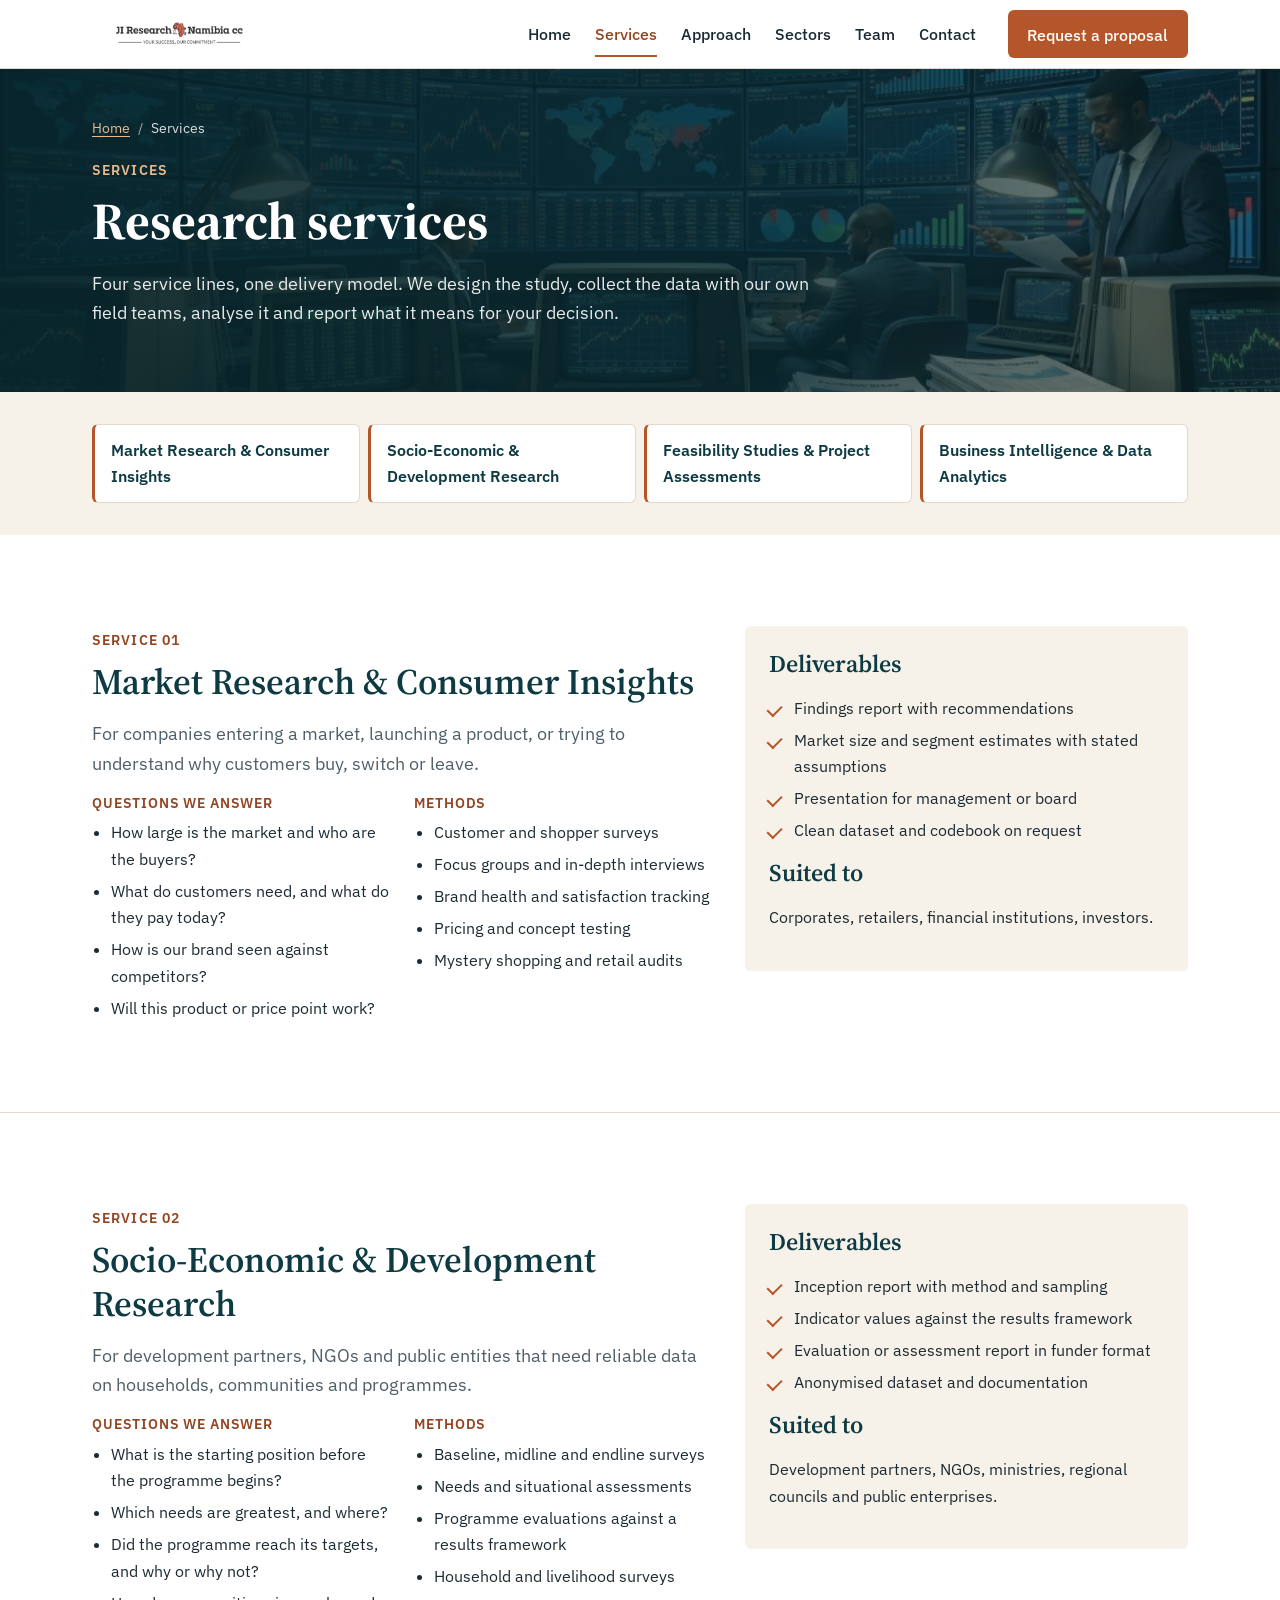
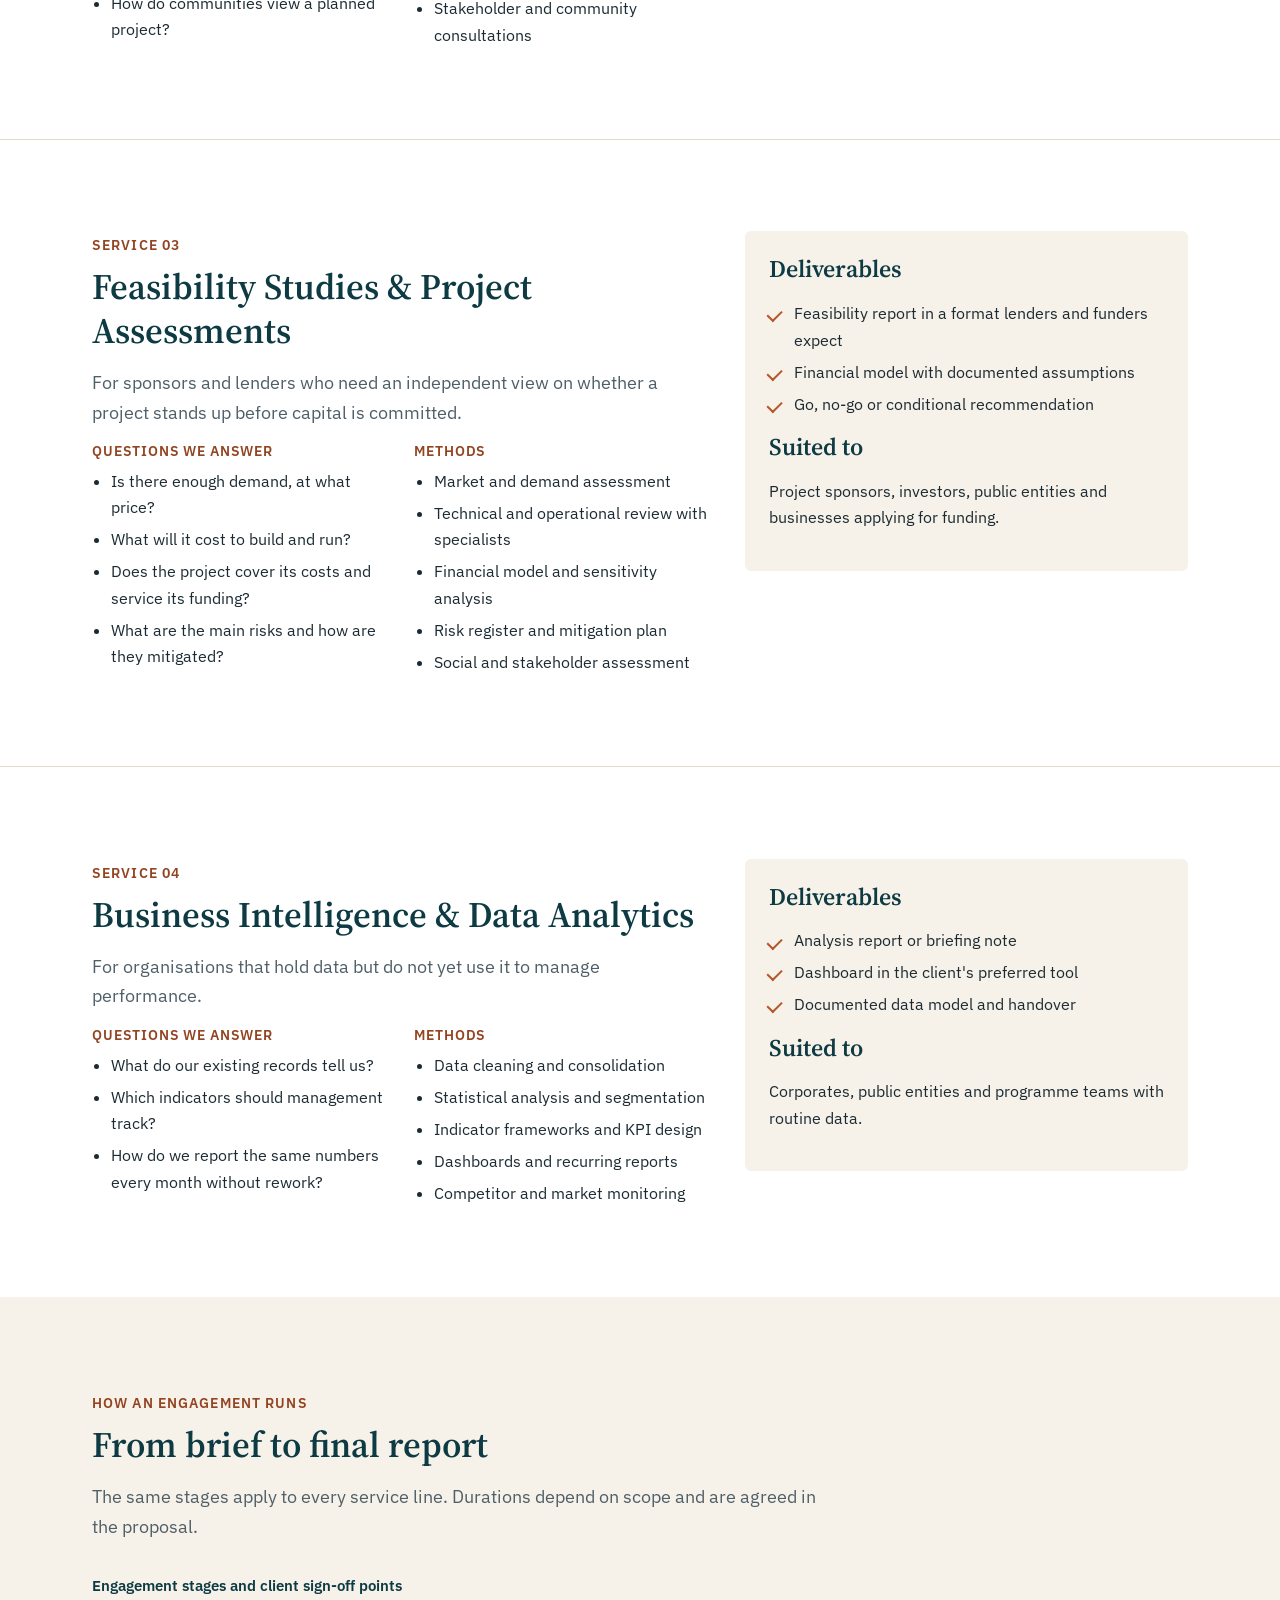
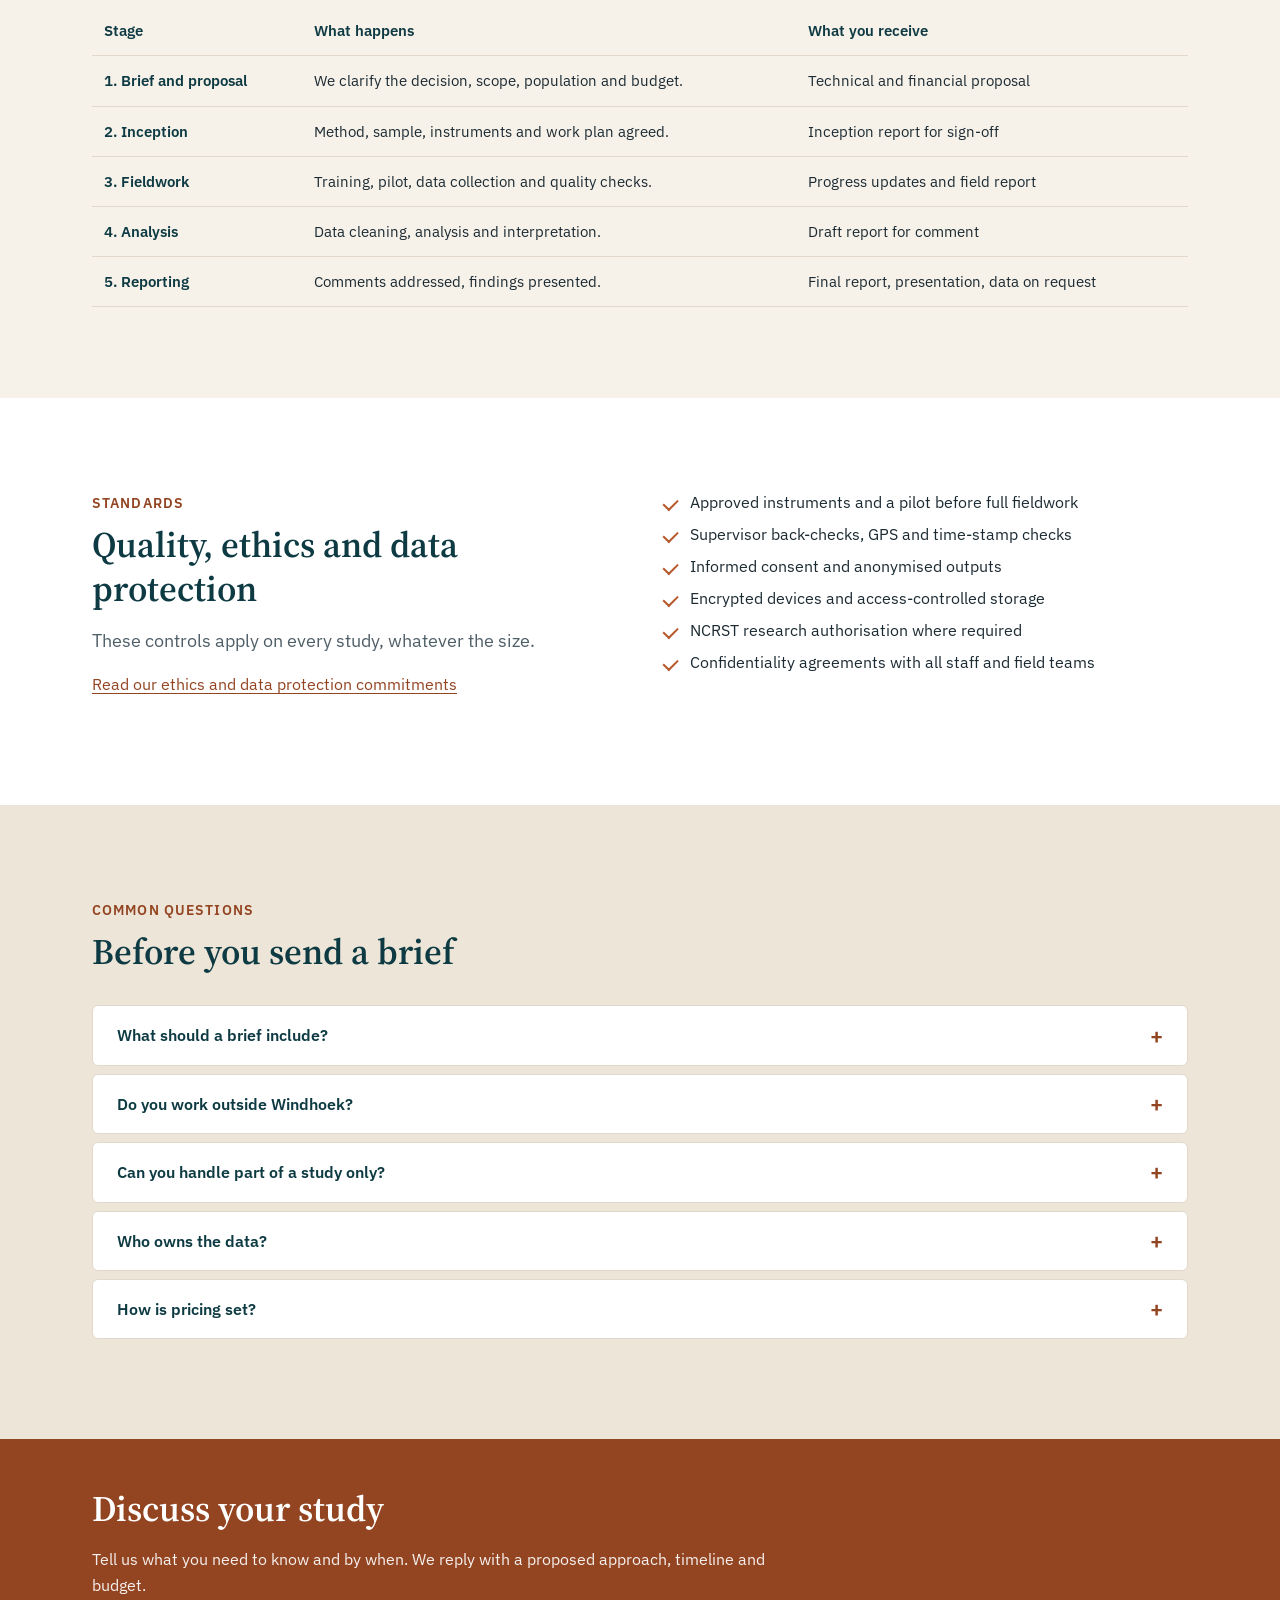
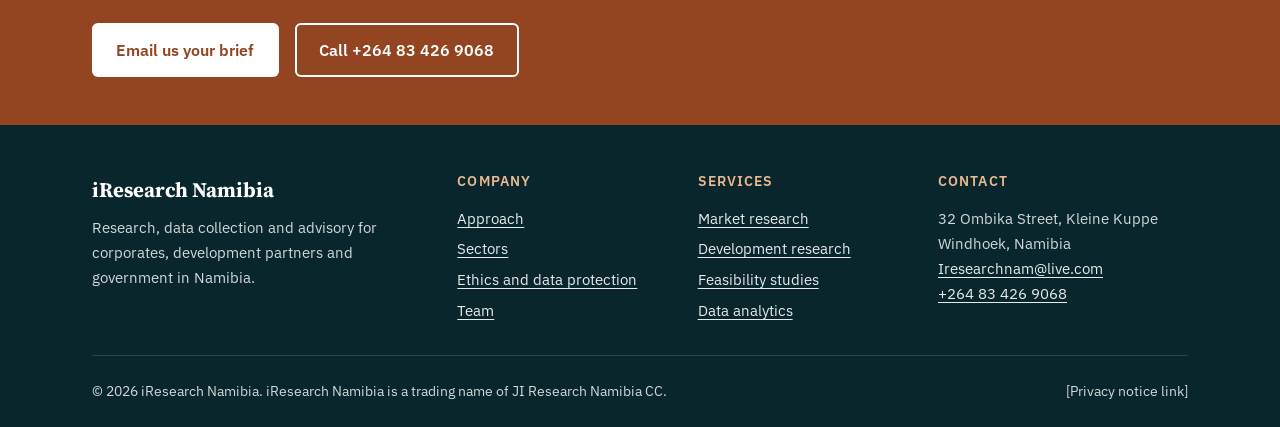
==== commit a9ceff40: "Add Google Analytics tag G-DC303852MX" ====
--- a/services.html
+++ b/services.html
@@ -1,6 +1,15 @@
 <!DOCTYPE html>
 <html lang="en-NA">
 <head>
+<!-- Google tag (gtag.js) -->
+<script async src="https://www.googletagmanager.com/gtag/js?id=G-DC303852MX"></script>
+<script>
+  window.dataLayer = window.dataLayer || [];
+  function gtag(){dataLayer.push(arguments);}
+  gtag('js', new Date());
+  gtag('config', 'G-DC303852MX');
+</script>
+
   <!-- ==================================================================
        GOOGLE TAG MANAGER: HEAD SNIPPET PLACEHOLDER
        Paste the GTM <script> snippet here, as high in <head> as possible.
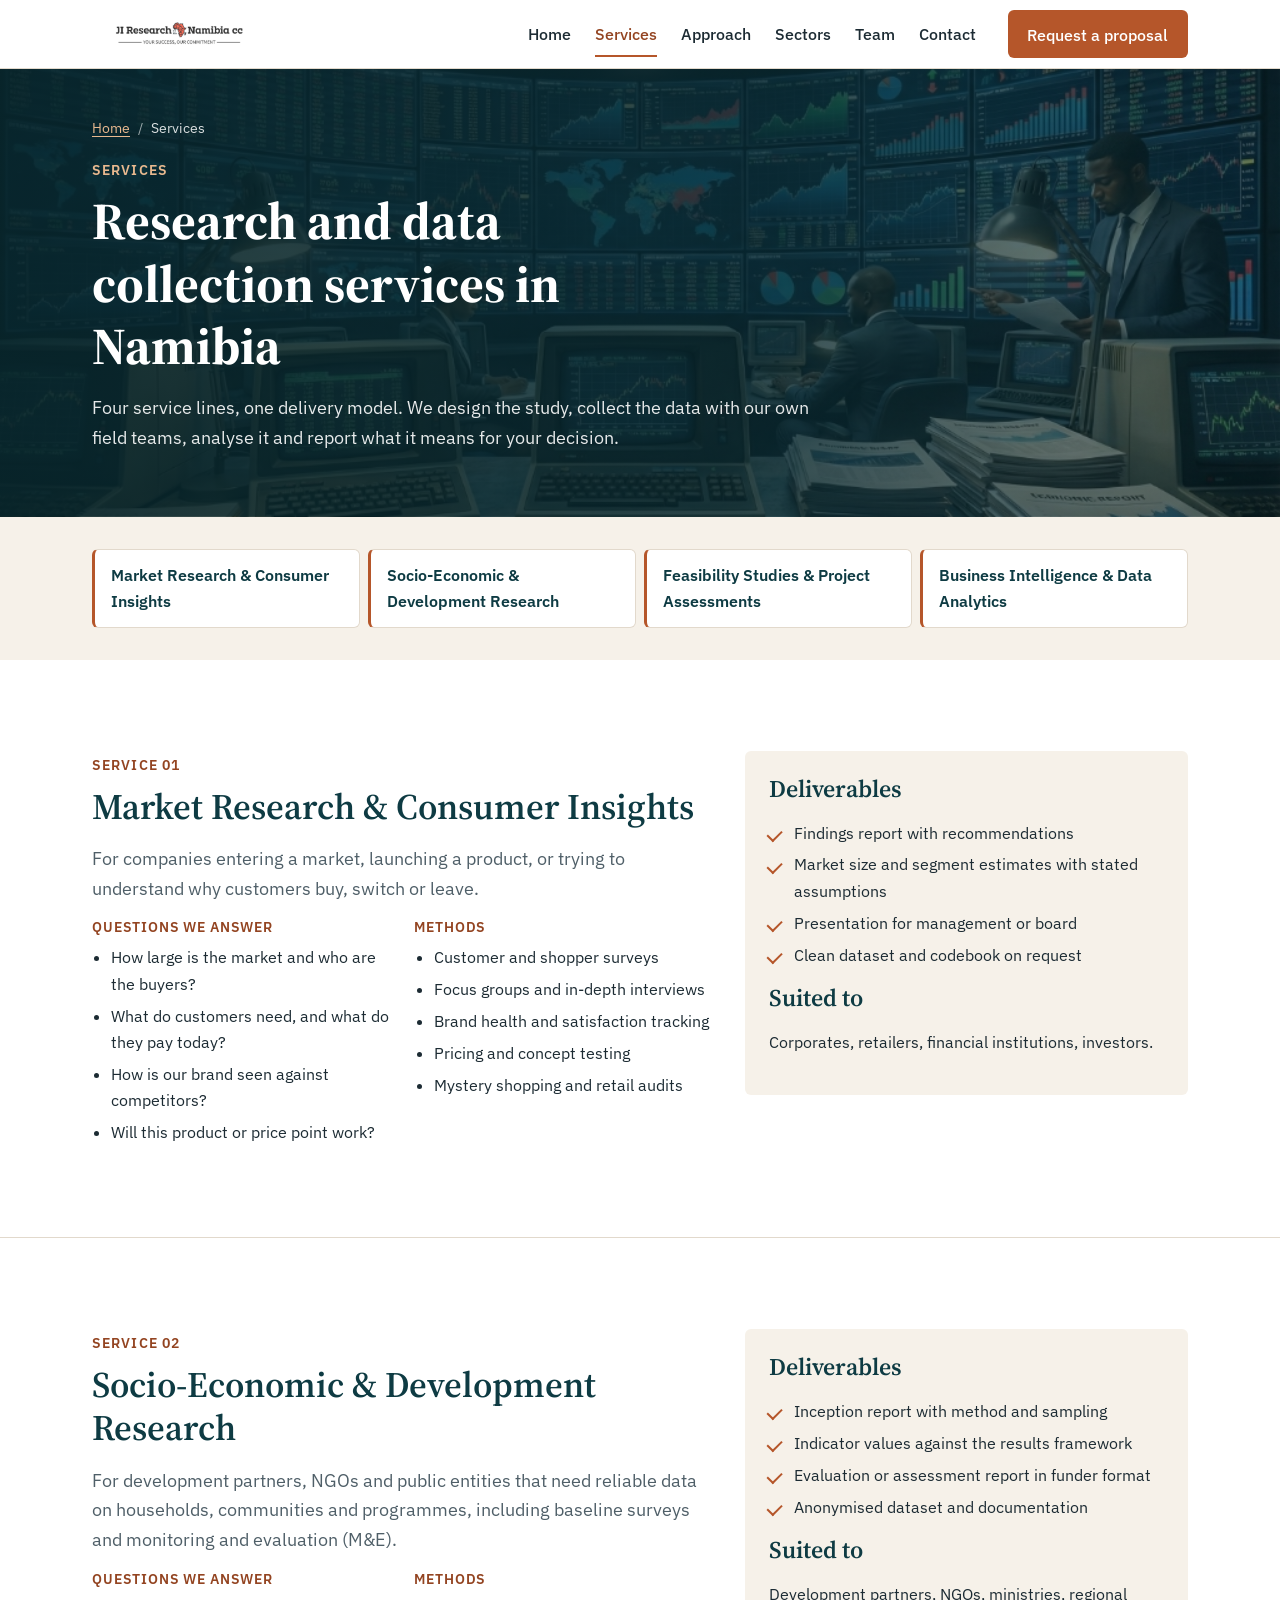
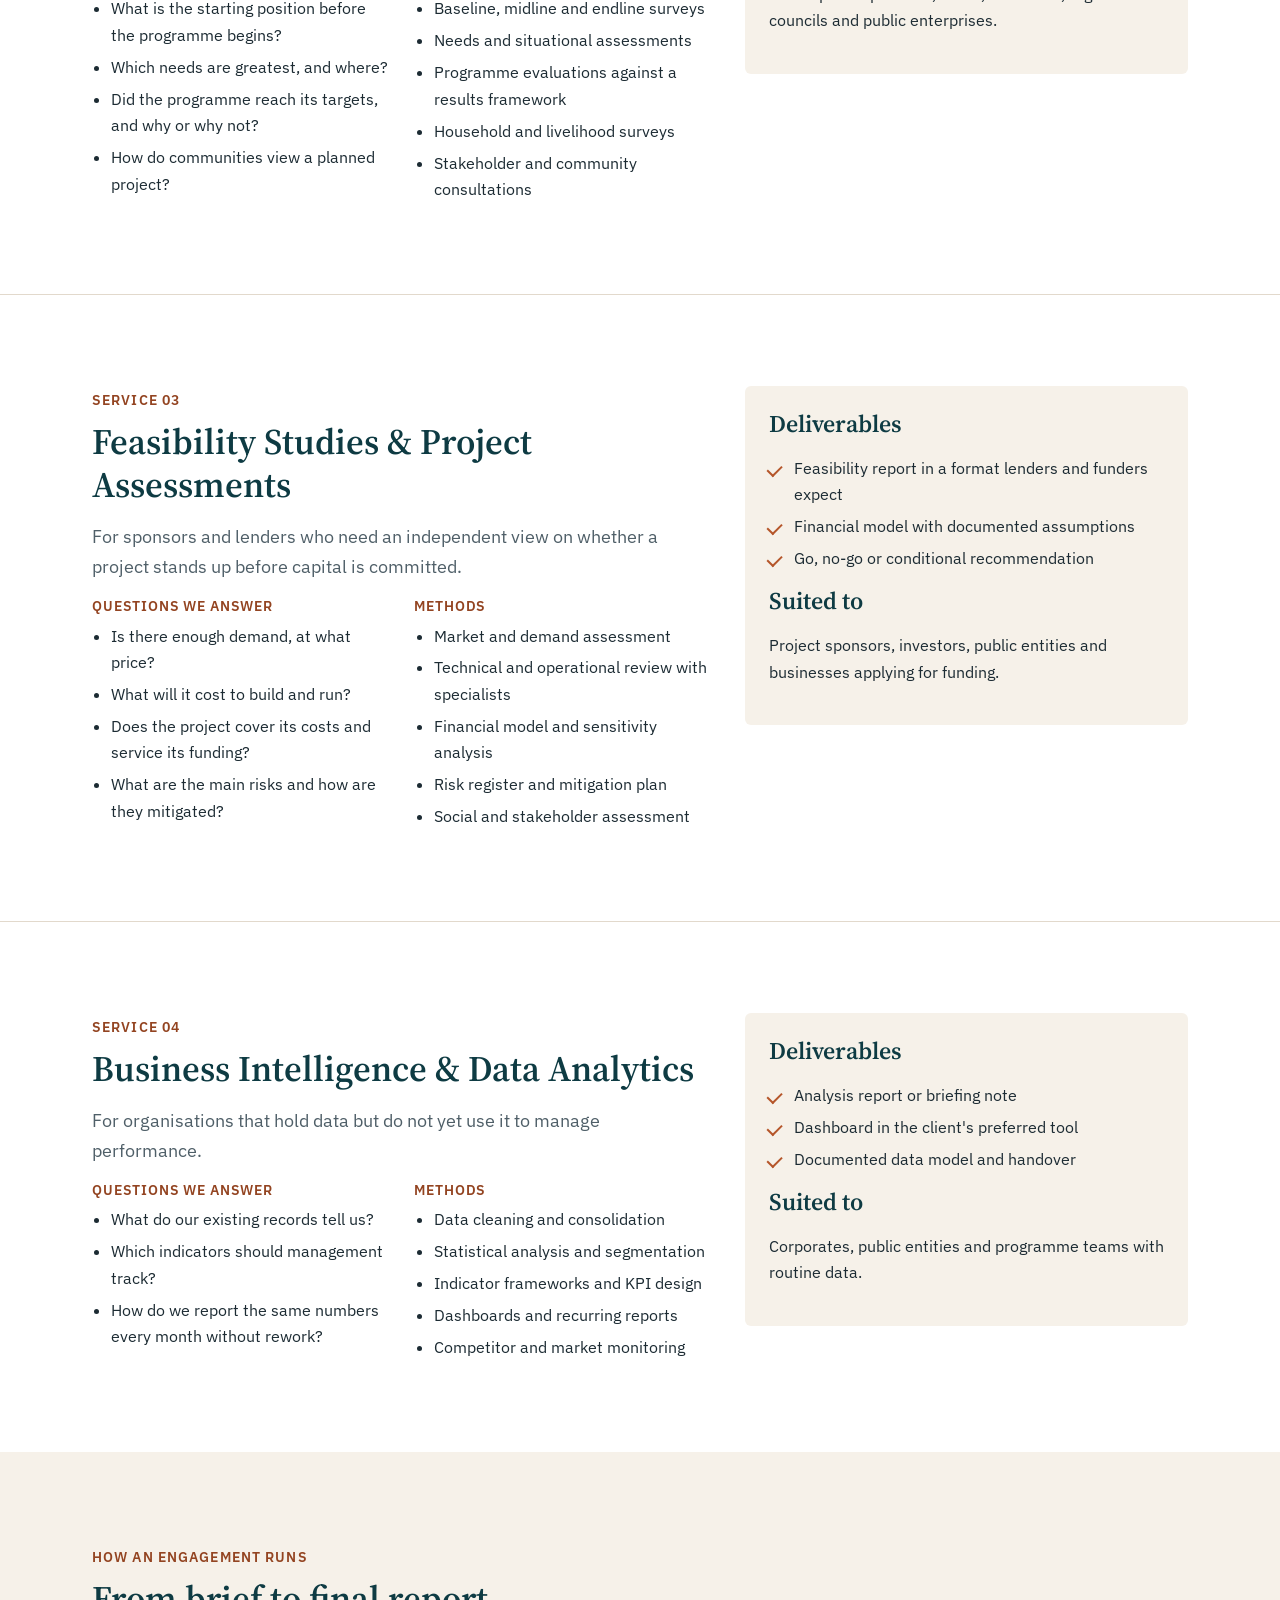
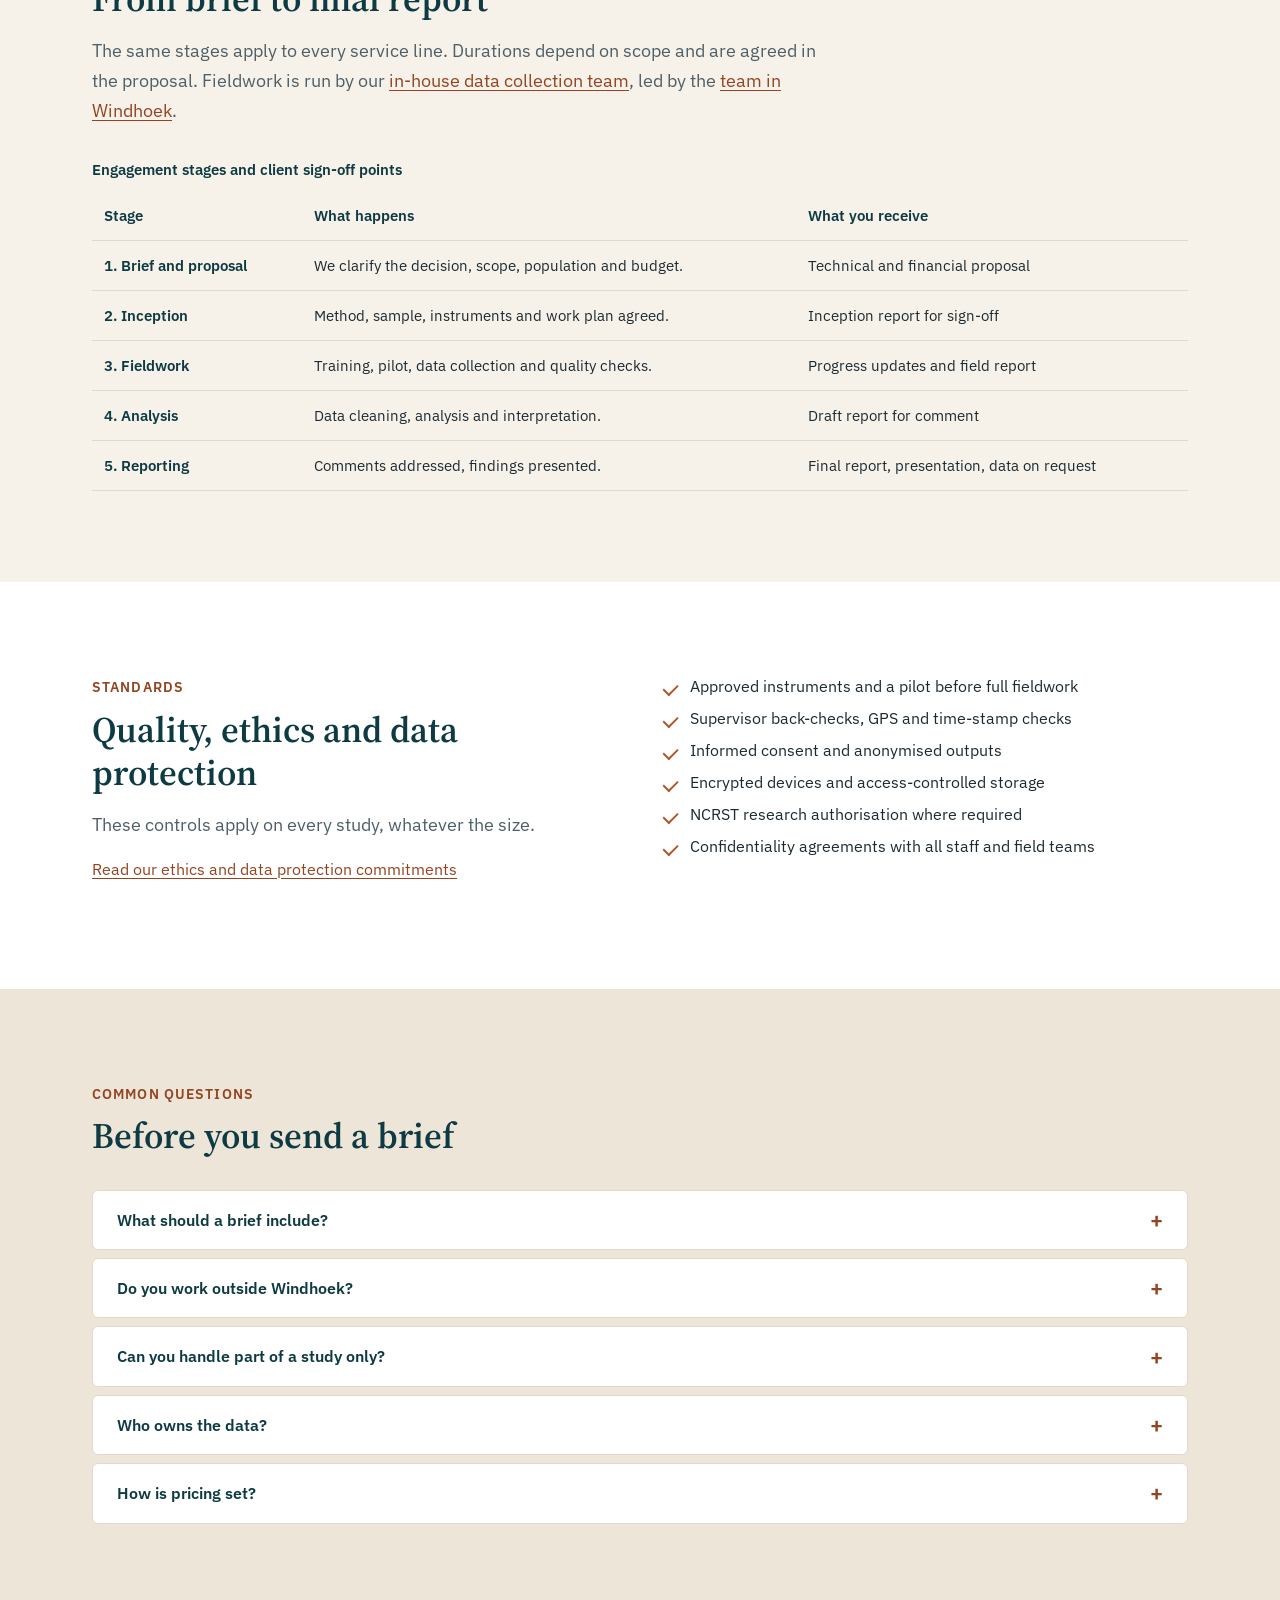
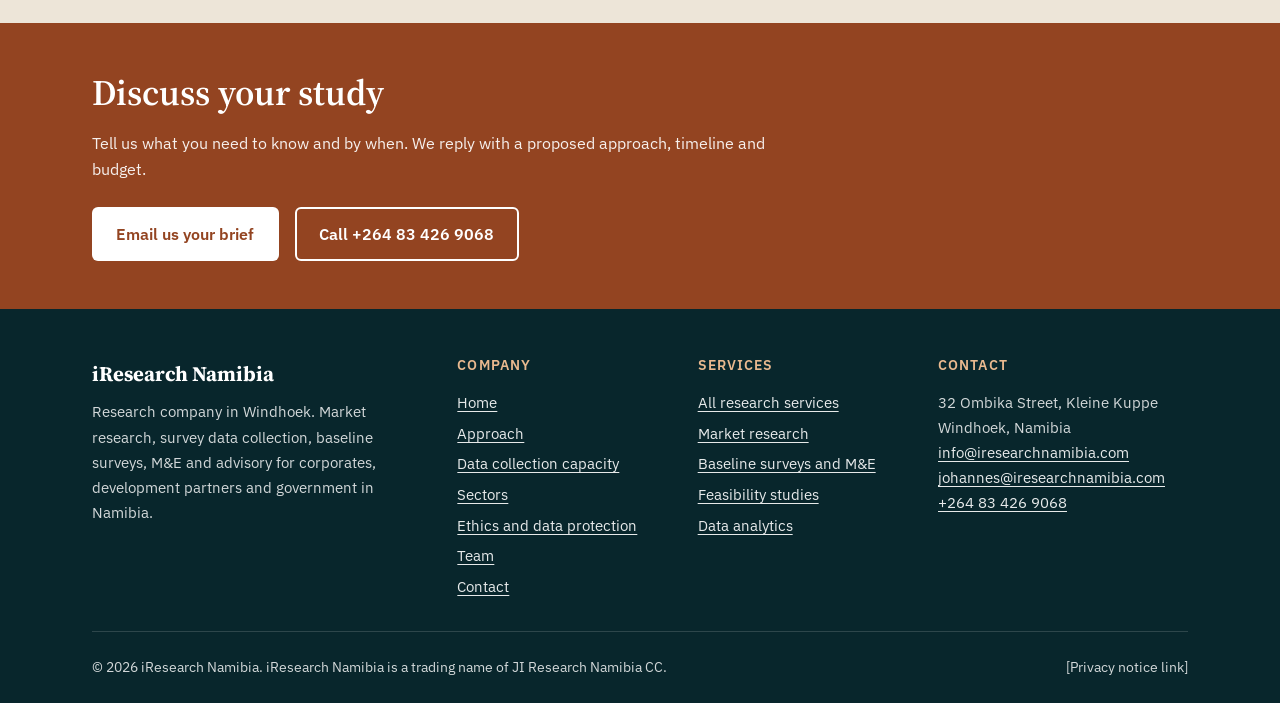
==== commit d80b053d: "SEO: keyword titles/descriptions, expanded JSON-LD, sitemap.xml, robots.txt, favicons, internal link" ====
--- a/services.html
+++ b/services.html
@@ -19,29 +19,37 @@
 
   <meta charset="utf-8">
   <meta name="viewport" content="width=device-width, initial-scale=1">
-  <title>Research Services | Market, Development and Feasibility Research | iResearch Namibia</title>
-  <meta name="description" content="Market research and consumer insights, socio-economic and development research, feasibility studies, and business intelligence and data analytics in Namibia. Design, fieldwork, analysis and reporting.">
+  <title>Market Research, Baseline Surveys &amp; M&amp;E Namibia | iResearch</title>
+  <meta name="description" content="Market research, survey data collection, baseline surveys, M&amp;E evaluations, feasibility studies and data analytics in Namibia, delivered from Windhoek.">
   <!-- Canonical: this page's own URL. The homepage canonical is https://iresearchnamibia.com/ -->
   <link rel="canonical" href="https://iresearchnamibia.com/services.html">
-  <meta name="robots" content="index, follow">
+  <meta name="robots" content="index, follow, max-image-preview:large">
+  <meta name="author" content="iResearch Namibia">
+  <meta name="geo.region" content="NA-KH">
+  <meta name="geo.placename" content="Windhoek">
   <meta name="theme-color" content="#0E3B43">
 
   <!-- Open Graph -->
   <meta property="og:type" content="website">
   <meta property="og:site_name" content="iResearch Namibia">
   <meta property="og:locale" content="en_NA">
-  <meta property="og:title" content="Research Services | iResearch Namibia">
-  <meta property="og:description" content="Four service lines: market research, development research, feasibility studies and data analytics. Delivered from Windhoek with in-house field teams.">
+  <meta property="og:title" content="Research Services in Namibia | iResearch Namibia">
+  <meta property="og:description" content="Market research, survey data collection, baseline surveys and M&amp;E, feasibility studies and data analytics. Delivered from Windhoek with in-house field teams.">
   <meta property="og:url" content="https://iresearchnamibia.com/services.html">
   <meta property="og:image" content="https://iresearchnamibia.com/services-hero.jpg">
-  <meta property="og:image:alt" content="iResearch Namibia services">
+  <meta property="og:image:width" content="1024">
+  <meta property="og:image:height" content="558">
+  <meta property="og:image:alt" content="iResearch Namibia research services">
 
   <meta name="twitter:card" content="summary_large_image">
-  <meta name="twitter:title" content="Research Services | iResearch Namibia">
-  <meta name="twitter:description" content="Market, development and feasibility research, and data analytics in Namibia.">
+  <meta name="twitter:title" content="Research Services in Namibia | iResearch Namibia">
+  <meta name="twitter:description" content="Market research, survey data collection, baseline surveys, M&amp;E and data analytics in Namibia.">
+  <meta name="twitter:image:alt" content="iResearch Namibia research services">
   <meta name="twitter:image" content="https://iresearchnamibia.com/services-hero.jpg">
 
-  <link rel="icon" href="images/logo.png" type="image/png">
+  <link rel="icon" href="favicon.ico" sizes="any">
+  <link rel="icon" href="images/favicon-32.png" type="image/png" sizes="32x32">
+  <link rel="apple-touch-icon" href="images/apple-touch-icon.png">
 
   <link rel="preconnect" href="https://fonts.googleapis.com">
   <link rel="preconnect" href="https://fonts.gstatic.com" crossorigin>
@@ -51,20 +59,34 @@
 
   <script>document.documentElement.classList.add('js');</script>
 
-  <!-- Structured data: Organization + LocalBusiness, services offered, breadcrumb -->
+  <!-- Structured data: Organization/ProfessionalService, WebSite, WebPage + breadcrumb, Services, FAQ -->
   <script type="application/ld+json">
   {
     "@context": "https://schema.org",
     "@graph": [
       {
-        "@type": ["Organization", "ProfessionalService"],
+        "@type": [
+          "Organization",
+          "ProfessionalService"
+        ],
         "@id": "https://iresearchnamibia.com/#organization",
         "name": "iResearch Namibia",
         "legalName": "JI Research Namibia CC",
+        "alternateName": [
+          "JI Research Namibia",
+          "iResearch"
+        ],
         "url": "https://iresearchnamibia.com/",
-        "logo": "https://iresearchnamibia.com/images/logo.png",
+        "logo": {
+          "@type": "ImageObject",
+          "url": "https://iresearchnamibia.com/images/logo.png",
+          "width": 1089,
+          "height": 322
+        },
         "image": "https://iresearchnamibia.com/services-hero.jpg",
-        "email": "Iresearchnam@live.com",
+        "slogan": "Namibia's Trusted Research & Advisory Partner",
+        "description": "Research and data-collection company based in Windhoek, Namibia. Market research, survey data collection, socio-economic and development research including baseline surveys and monitoring and evaluation (M&E), feasibility studies and data analytics for corporates, development partners and government.",
+        "email": "info@iresearchnamibia.com",
         "telephone": "+264834269068",
         "address": {
           "@type": "PostalAddress",
@@ -73,23 +95,206 @@
           "addressRegion": "Khomas",
           "addressCountry": "NA"
         },
-        "areaServed": { "@type": "Country", "name": "Namibia" },
+        "hasMap": "https://www.google.com/maps/search/?api=1&query=32+Ombika+Street+Kleine+Kuppe+Windhoek+Namibia",
+        "areaServed": {
+          "@type": "Country",
+          "name": "Namibia"
+        },
+        "currenciesAccepted": "NAD",
+        "founder": {
+          "@id": "https://iresearchnamibia.com/#johannes-ndakukamo"
+        },
+        "contactPoint": [
+          {
+            "@type": "ContactPoint",
+            "contactType": "sales",
+            "telephone": "+264834269068",
+            "email": "info@iresearchnamibia.com",
+            "areaServed": "NA",
+            "availableLanguage": [
+              "English"
+            ]
+          }
+        ],
+        "knowsAbout": [
+          "Market research",
+          "Consumer insights",
+          "Survey data collection",
+          "Baseline surveys",
+          "Monitoring and evaluation",
+          "Socio-economic research",
+          "Development research",
+          "Feasibility studies",
+          "Business intelligence",
+          "Data analytics"
+        ],
         "hasOfferCatalog": {
           "@type": "OfferCatalog",
           "name": "Research services",
           "itemListElement": [
-            { "@type": "Offer", "itemOffered": { "@type": "Service", "name": "Market Research & Consumer Insights", "url": "https://iresearchnamibia.com/services.html#market-research" } },
-            { "@type": "Offer", "itemOffered": { "@type": "Service", "name": "Socio-Economic & Development Research", "url": "https://iresearchnamibia.com/services.html#development-research" } },
-            { "@type": "Offer", "itemOffered": { "@type": "Service", "name": "Feasibility Studies & Project Assessments", "url": "https://iresearchnamibia.com/services.html#feasibility" } },
-            { "@type": "Offer", "itemOffered": { "@type": "Service", "name": "Business Intelligence & Data Analytics", "url": "https://iresearchnamibia.com/services.html#analytics" } }
+            {
+              "@type": "Offer",
+              "itemOffered": {
+                "@id": "https://iresearchnamibia.com/services.html#market-research"
+              }
+            },
+            {
+              "@type": "Offer",
+              "itemOffered": {
+                "@id": "https://iresearchnamibia.com/services.html#development-research"
+              }
+            },
+            {
+              "@type": "Offer",
+              "itemOffered": {
+                "@id": "https://iresearchnamibia.com/services.html#feasibility"
+              }
+            },
+            {
+              "@type": "Offer",
+              "itemOffered": {
+                "@id": "https://iresearchnamibia.com/services.html#analytics"
+              }
+            }
           ]
         }
       },
       {
-        "@type": "BreadcrumbList",
-        "itemListElement": [
-          { "@type": "ListItem", "position": 1, "name": "Home", "item": "https://iresearchnamibia.com/" },
-          { "@type": "ListItem", "position": 2, "name": "Services", "item": "https://iresearchnamibia.com/services.html" }
+        "@type": "WebSite",
+        "@id": "https://iresearchnamibia.com/#website",
+        "url": "https://iresearchnamibia.com/",
+        "name": "iResearch Namibia",
+        "inLanguage": "en-NA",
+        "publisher": {
+          "@id": "https://iresearchnamibia.com/#organization"
+        }
+      },
+      {
+        "@type": "WebPage",
+        "@id": "https://iresearchnamibia.com/services.html#webpage",
+        "url": "https://iresearchnamibia.com/services.html",
+        "name": "Market Research, Baseline Surveys & M&E Namibia | iResearch",
+        "isPartOf": {
+          "@id": "https://iresearchnamibia.com/#website"
+        },
+        "about": {
+          "@id": "https://iresearchnamibia.com/#organization"
+        },
+        "breadcrumb": {
+          "@type": "BreadcrumbList",
+          "itemListElement": [
+            {
+              "@type": "ListItem",
+              "position": 1,
+              "name": "Home",
+              "item": "https://iresearchnamibia.com/"
+            },
+            {
+              "@type": "ListItem",
+              "position": 2,
+              "name": "Services",
+              "item": "https://iresearchnamibia.com/services.html"
+            }
+          ]
+        },
+        "inLanguage": "en-NA"
+      },
+      {
+        "@type": "Service",
+        "@id": "https://iresearchnamibia.com/services.html#market-research",
+        "name": "Market Research & Consumer Insights",
+        "serviceType": "Market research",
+        "description": "Market sizing, customer and shopper surveys, focus groups, brand health tracking, pricing and concept testing, mystery shopping and retail audits.",
+        "url": "https://iresearchnamibia.com/services.html#market-research",
+        "provider": {
+          "@id": "https://iresearchnamibia.com/#organization"
+        },
+        "areaServed": {
+          "@type": "Country",
+          "name": "Namibia"
+        }
+      },
+      {
+        "@type": "Service",
+        "@id": "https://iresearchnamibia.com/services.html#development-research",
+        "name": "Socio-Economic & Development Research",
+        "serviceType": "Socio-economic research, baseline surveys, monitoring and evaluation",
+        "description": "Baseline, midline and endline surveys, needs assessments, programme evaluations against a results framework (M&E), household and livelihood surveys, and stakeholder consultations.",
+        "url": "https://iresearchnamibia.com/services.html#development-research",
+        "provider": {
+          "@id": "https://iresearchnamibia.com/#organization"
+        },
+        "areaServed": {
+          "@type": "Country",
+          "name": "Namibia"
+        }
+      },
+      {
+        "@type": "Service",
+        "@id": "https://iresearchnamibia.com/services.html#feasibility",
+        "name": "Feasibility Studies & Project Assessments",
+        "serviceType": "Feasibility studies",
+        "description": "Market and demand assessment, technical and operational review, financial model and sensitivity analysis, risk register and social assessment.",
+        "url": "https://iresearchnamibia.com/services.html#feasibility",
+        "provider": {
+          "@id": "https://iresearchnamibia.com/#organization"
+        },
+        "areaServed": {
+          "@type": "Country",
+          "name": "Namibia"
+        }
+      },
+      {
+        "@type": "Service",
+        "@id": "https://iresearchnamibia.com/services.html#analytics",
+        "name": "Business Intelligence & Data Analytics",
+        "serviceType": "Data analytics",
+        "description": "Data cleaning and consolidation, statistical analysis, indicator frameworks and KPI design, dashboards and recurring reports.",
+        "url": "https://iresearchnamibia.com/services.html#analytics",
+        "provider": {
+          "@id": "https://iresearchnamibia.com/#organization"
+        },
+        "areaServed": {
+          "@type": "Country",
+          "name": "Namibia"
+        }
+      },
+      {
+        "@type": "FAQPage",
+        "@id": "https://iresearchnamibia.com/services.html#faq",
+        "mainEntity": [
+          {
+            "@type": "Question",
+            "name": "What should a brief include?",
+            "acceptedAnswer": {
+              "@type": "Answer",
+              "text": "The decision the research must inform, the target population, the area to cover, your timeline and an indicative budget if you have one. A short email is enough to start."
+            }
+          },
+          {
+            "@type": "Question",
+            "name": "Can you handle part of a study only?",
+            "acceptedAnswer": {
+              "@type": "Answer",
+              "text": "Yes. We can run data collection only, analysis only, or the full study. Many clients use us for fieldwork on studies designed elsewhere."
+            }
+          },
+          {
+            "@type": "Question",
+            "name": "Who owns the data?",
+            "acceptedAnswer": {
+              "@type": "Answer",
+              "text": "Ownership is set in the contract. As a default the client owns the study data, and we keep respondent identities confidential."
+            }
+          },
+          {
+            "@type": "Question",
+            "name": "How is pricing set?",
+            "acceptedAnswer": {
+              "@type": "Answer",
+              "text": "Pricing follows sample size, geography, method and reporting needs. Each proposal shows the cost by stage. Prices are quoted in N$."
+            }
+          }
         ]
       }
     ]
@@ -142,7 +347,7 @@
           </ol>
         </nav>
         <span class="eyebrow">Services</span>
-        <h1 id="hero-title">Research services</h1>
+        <h1 id="hero-title">Research and data collection services in Namibia</h1>
         <p class="lead">Four service lines, one delivery model. We design the study, collect the data with our own field teams, analyse it and report what it means for your decision.</p>
       </div>
     </section>
@@ -209,7 +414,7 @@
         <div>
           <span class="eyebrow">Service 02</span>
           <h2 id="s2-title">Socio-Economic &amp; Development Research</h2>
-          <p class="lead">For development partners, NGOs and public entities that need reliable data on households, communities and programmes.</p>
+          <p class="lead">For development partners, NGOs and public entities that need reliable data on households, communities and programmes, including baseline surveys and monitoring and evaluation (M&amp;E).</p>
           <div class="service-meta">
             <div>
               <h3>Questions we answer</h3>
@@ -336,7 +541,7 @@
         <div class="section-head">
           <span class="eyebrow">How an engagement runs</span>
           <h2 id="engagement-title">From brief to final report</h2>
-          <p class="lead">The same stages apply to every service line. Durations depend on scope and are agreed in the proposal.</p>
+          <p class="lead">The same stages apply to every service line. Durations depend on scope and are agreed in the proposal. Fieldwork is run by our <a href="index.html#capacity">in-house data collection team</a>, led by the <a href="index.html#team">team in Windhoek</a>.</p>
         </div>
         <div class="table-wrap">
           <table class="data-table">
@@ -402,7 +607,7 @@
     </section>
 
     <!-- FAQ -->
-    <section class="section section--tint-2 faq" aria-labelledby="faq-title">
+    <section class="section section--tint-2 faq" id="faq" aria-labelledby="faq-title">
       <div class="container">
         <div class="section-head">
           <span class="eyebrow">Common questions</span>
@@ -437,7 +642,7 @@
         <h2 id="cta-title">Discuss your study</h2>
         <p>Tell us what you need to know and by when. We reply with a proposed approach, timeline and budget.</p>
         <div class="btn-row">
-          <a class="btn btn-primary" href="mailto:Iresearchnam@live.com?subject=Research%20proposal%20request">Email us your brief</a>
+          <a class="btn btn-primary" href="mailto:info@iresearchnamibia.com?subject=Research%20proposal%20request">Email us your brief</a>
           <a class="btn btn-light" href="tel:+264834269068">Call +264 83 426 9068</a>
         </div>
       </div>
@@ -450,22 +655,26 @@
       <div class="footer-grid">
         <div>
           <p class="footer-brand">iResearch Namibia</p>
-          <p>Research, data collection and advisory for corporates, development partners and government in Namibia.</p>
+          <p>Research company in Windhoek. Market research, survey data collection, baseline surveys, M&amp;E and advisory for corporates, development partners and government in Namibia.</p>
         </div>
         <nav aria-label="Footer">
           <h2>Company</h2>
           <ul>
+            <li><a href="index.html">Home</a></li>
             <li><a href="index.html#approach">Approach</a></li>
+            <li><a href="index.html#capacity">Data collection capacity</a></li>
             <li><a href="index.html#sectors">Sectors</a></li>
             <li><a href="index.html#ethics">Ethics and data protection</a></li>
             <li><a href="index.html#team">Team</a></li>
+            <li><a href="index.html#contact">Contact</a></li>
           </ul>
         </nav>
         <nav aria-label="Services">
           <h2>Services</h2>
           <ul>
+            <li><a href="services.html">All research services</a></li>
             <li><a href="services.html#market-research">Market research</a></li>
-            <li><a href="services.html#development-research">Development research</a></li>
+            <li><a href="services.html#development-research">Baseline surveys and M&amp;E</a></li>
             <li><a href="services.html#feasibility">Feasibility studies</a></li>
             <li><a href="services.html#analytics">Data analytics</a></li>
           </ul>
@@ -475,7 +684,8 @@
           <address>
             32 Ombika Street, Kleine Kuppe<br>
             Windhoek, Namibia<br>
-            <a href="mailto:Iresearchnam@live.com">Iresearchnam@live.com</a><br>
+            <a href="mailto:info@iresearchnamibia.com">info@iresearchnamibia.com</a><br>
+            <a href="mailto:johannes@iresearchnamibia.com">johannes@iresearchnamibia.com</a><br>
             <a href="tel:+264834269068">+264 83 426 9068</a>
           </address>
         </div>
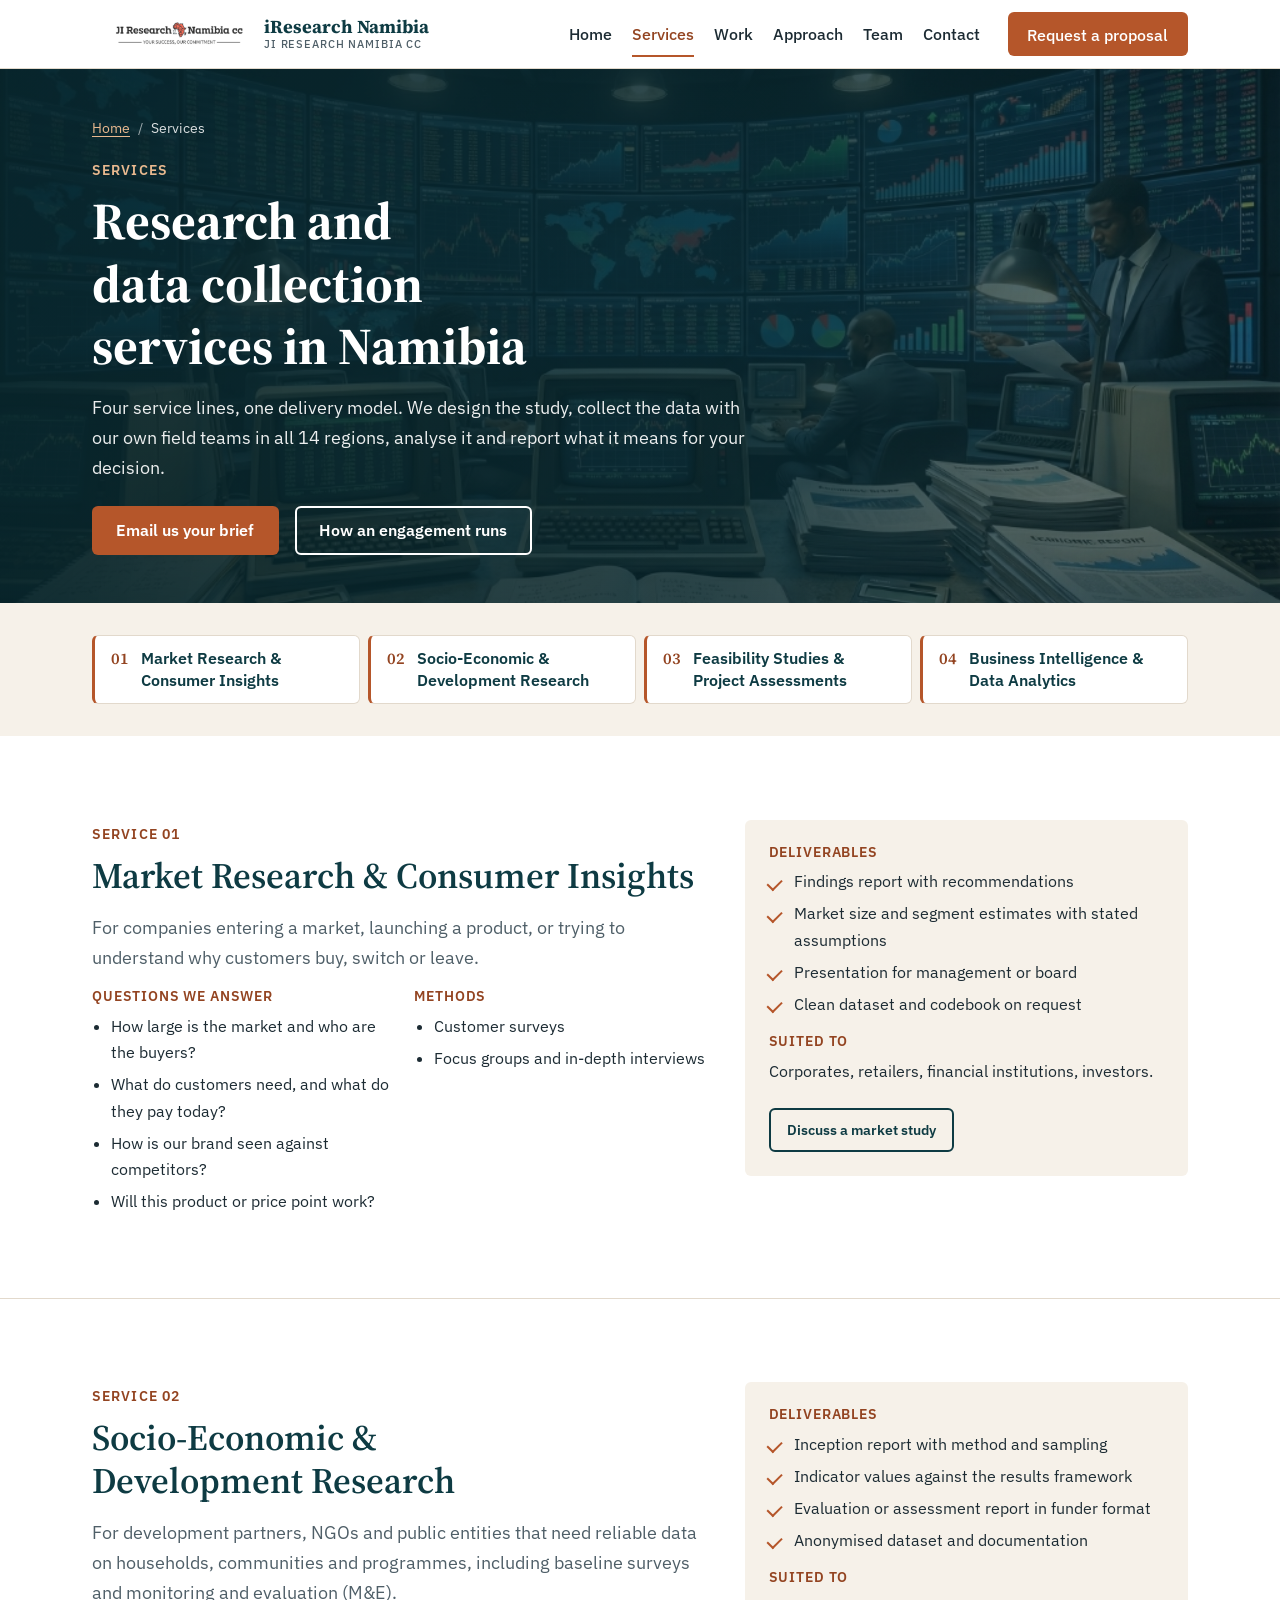
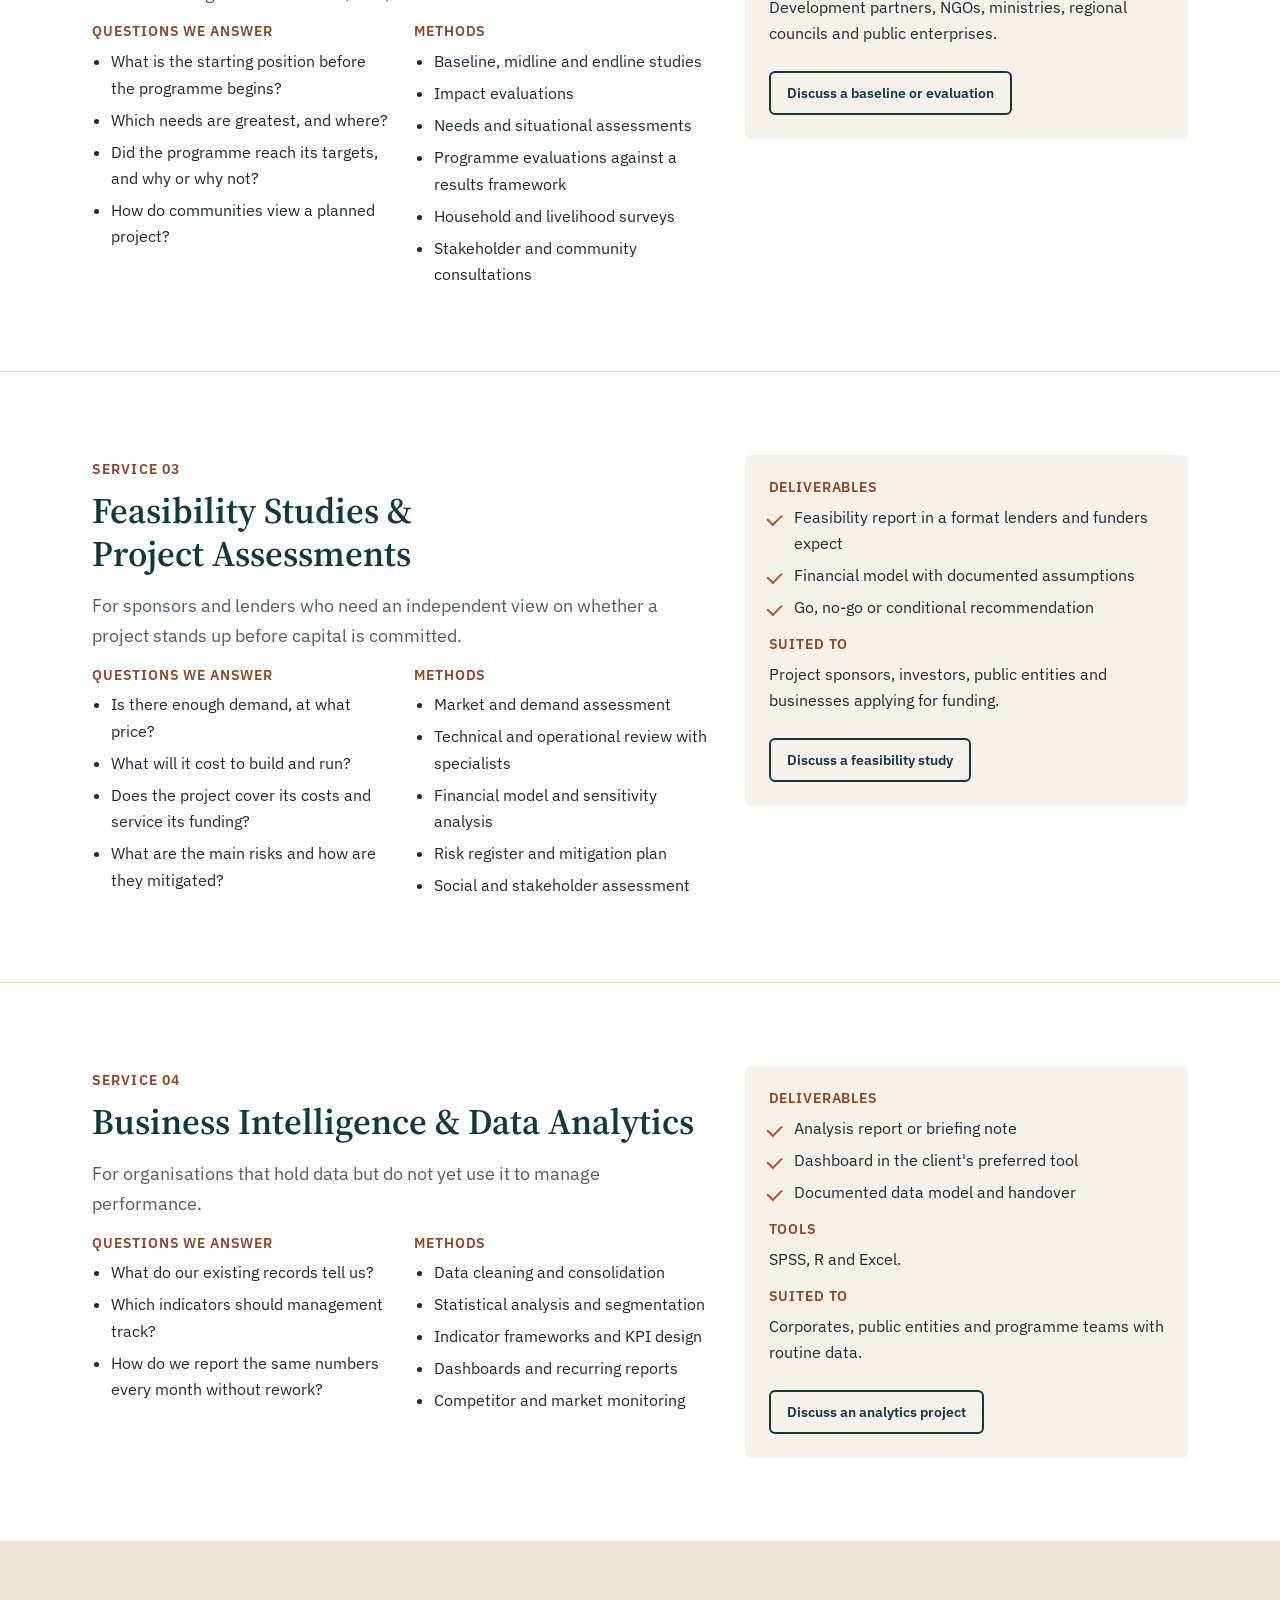
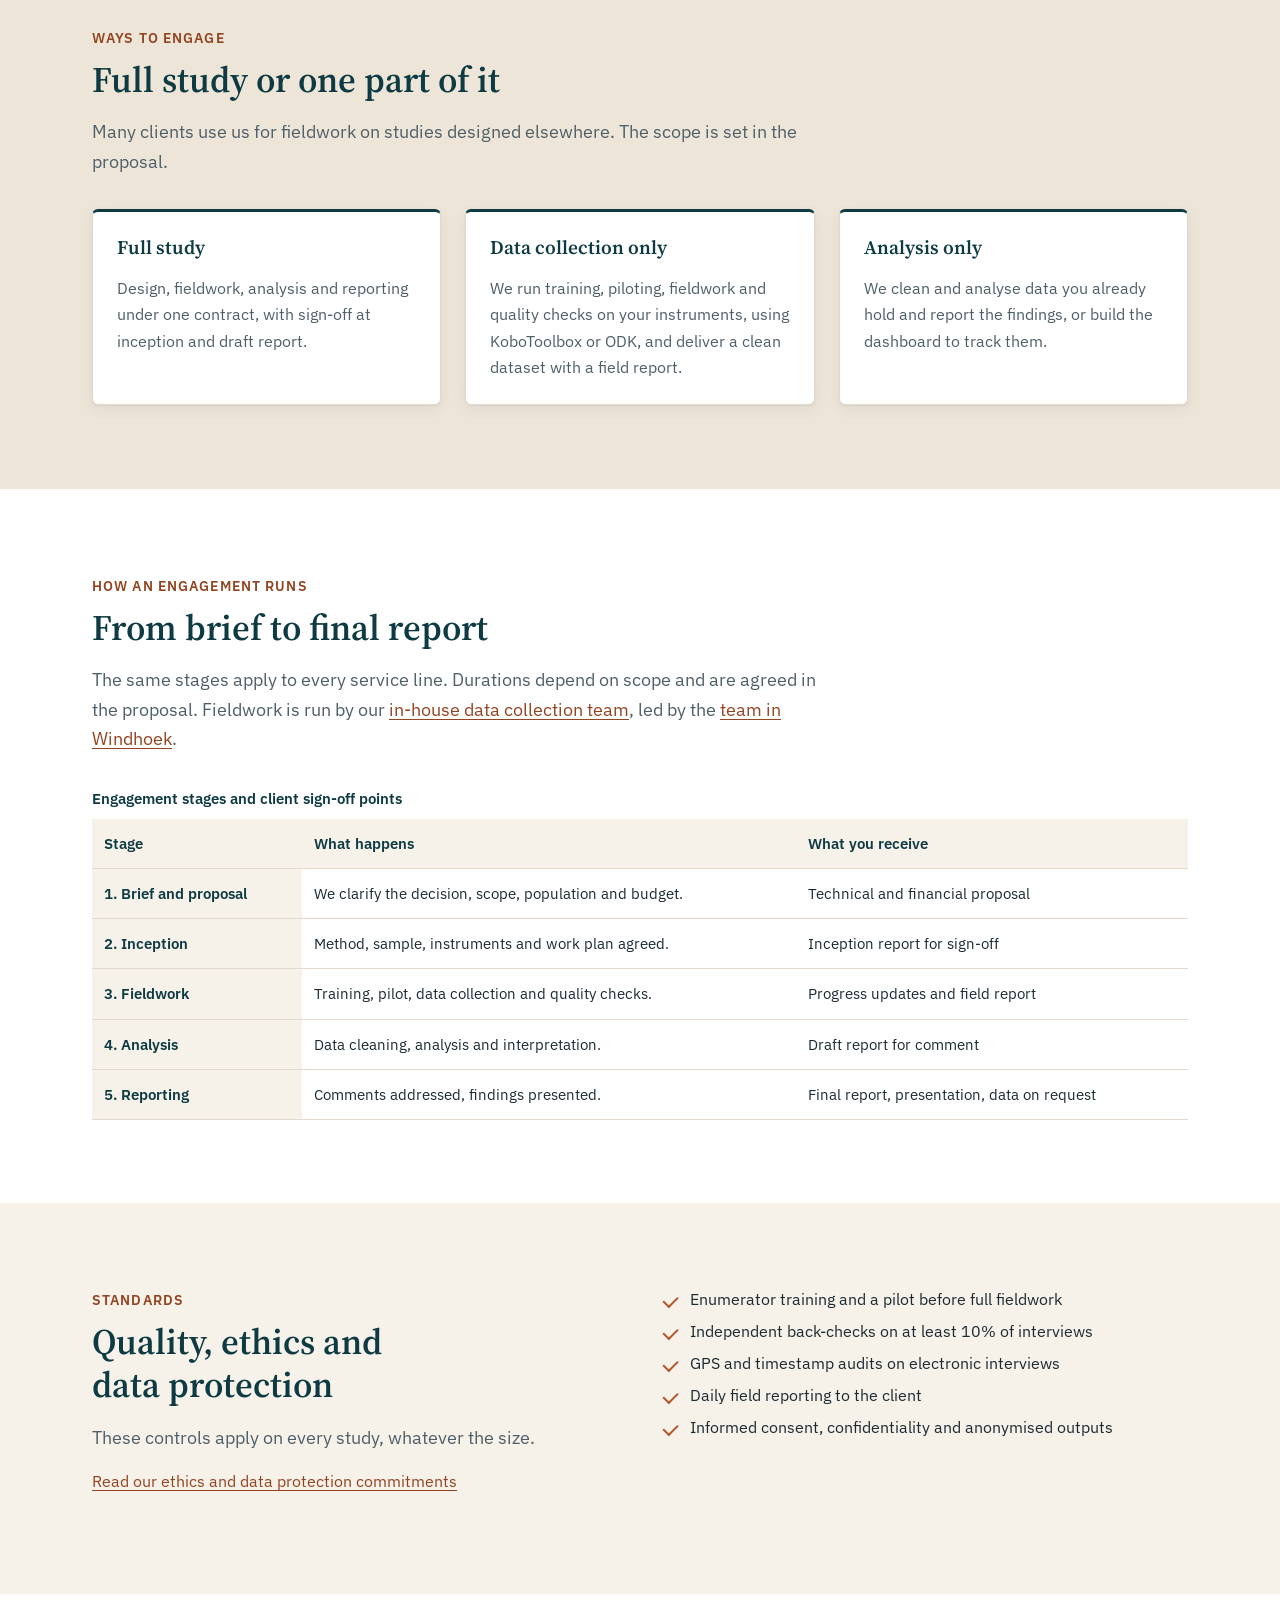
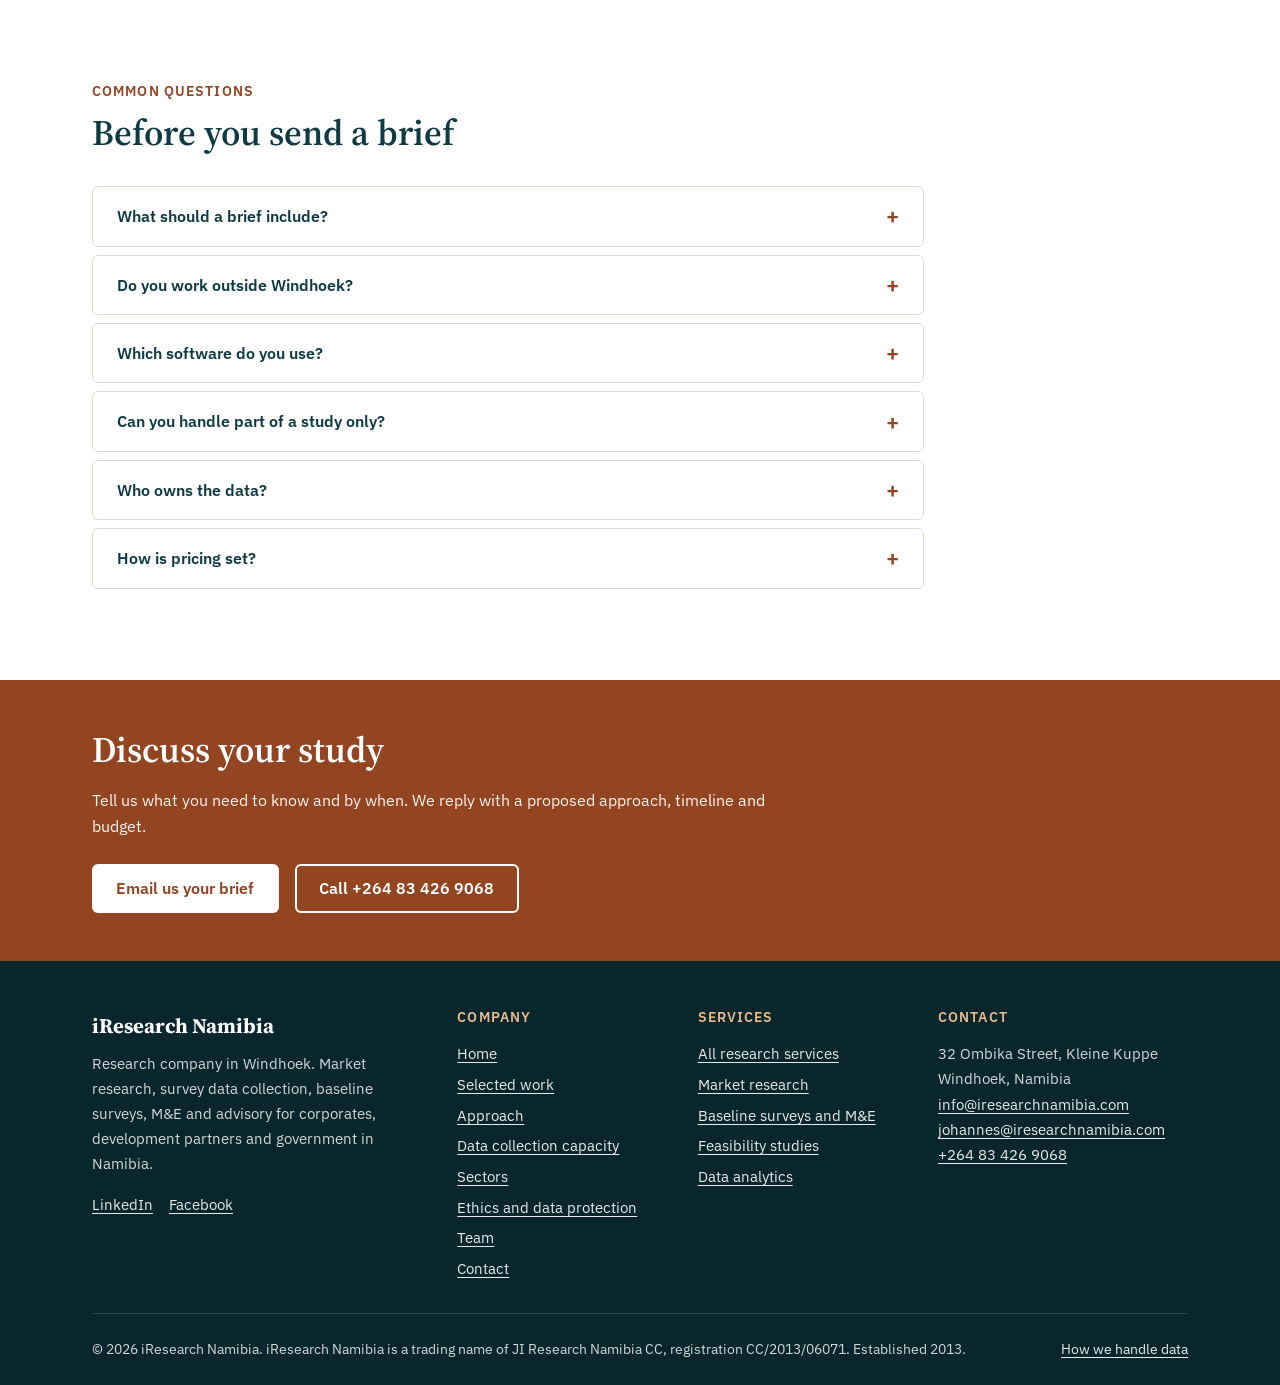
==== commit e806c4e8: "Redesign: verified facts, selected work, FAQ, social links, share image" ====
--- a/services.html
+++ b/services.html
@@ -36,16 +36,16 @@
   <meta property="og:title" content="Research Services in Namibia | iResearch Namibia">
   <meta property="og:description" content="Market research, survey data collection, baseline surveys and M&amp;E, feasibility studies and data analytics. Delivered from Windhoek with in-house field teams.">
   <meta property="og:url" content="https://iresearchnamibia.com/services.html">
-  <meta property="og:image" content="https://iresearchnamibia.com/services-hero.jpg">
-  <meta property="og:image:width" content="1024">
-  <meta property="og:image:height" content="558">
-  <meta property="og:image:alt" content="iResearch Namibia research services">
+  <meta property="og:image" content="https://iresearchnamibia.com/images/og-image.png">
+  <meta property="og:image:width" content="1200">
+  <meta property="og:image:height" content="630">
+  <meta property="og:image:alt" content="iResearch Namibia logo">
 
   <meta name="twitter:card" content="summary_large_image">
   <meta name="twitter:title" content="Research Services in Namibia | iResearch Namibia">
   <meta name="twitter:description" content="Market research, survey data collection, baseline surveys, M&amp;E and data analytics in Namibia.">
-  <meta name="twitter:image:alt" content="iResearch Namibia research services">
-  <meta name="twitter:image" content="https://iresearchnamibia.com/services-hero.jpg">
+  <meta name="twitter:image:alt" content="iResearch Namibia logo">
+  <meta name="twitter:image" content="https://iresearchnamibia.com/images/og-image.png">
 
   <link rel="icon" href="favicon.ico" sizes="any">
   <link rel="icon" href="images/favicon-32.png" type="image/png" sizes="32x32">
@@ -76,14 +76,24 @@
           "JI Research Namibia",
           "iResearch"
         ],
+        "identifier": {
+          "@type": "PropertyValue",
+          "propertyID": "Namibian close corporation registration number",
+          "value": "CC/2013/06071"
+        },
+        "foundingDate": "2013",
         "url": "https://iresearchnamibia.com/",
         "logo": {
           "@type": "ImageObject",
           "url": "https://iresearchnamibia.com/images/logo.png",
-          "width": 1089,
-          "height": 322
-        },
-        "image": "https://iresearchnamibia.com/services-hero.jpg",
+          "width": 205,
+          "height": 226
+        },
+        "image": "https://iresearchnamibia.com/images/og-image.png",
+        "sameAs": [
+          "https://www.facebook.com/iresearchnamibia",
+          "https://www.linkedin.com/company/ji-research-namibia"
+        ],
         "slogan": "Namibia's Trusted Research & Advisory Partner",
         "description": "Research and data-collection company based in Windhoek, Namibia. Market research, survey data collection, socio-economic and development research including baseline surveys and monitoring and evaluation (M&E), feasibility studies and data analytics for corporates, development partners and government.",
         "email": "info@iresearchnamibia.com",
@@ -122,6 +132,8 @@
           "Survey data collection",
           "Baseline surveys",
           "Monitoring and evaluation",
+          "Impact evaluation",
+          "Graduate tracer studies",
           "Socio-economic research",
           "Development research",
           "Feasibility studies",
@@ -204,7 +216,7 @@
         "@id": "https://iresearchnamibia.com/services.html#market-research",
         "name": "Market Research & Consumer Insights",
         "serviceType": "Market research",
-        "description": "Market sizing, customer and shopper surveys, focus groups, brand health tracking, pricing and concept testing, mystery shopping and retail audits.",
+        "description": "Market sizing, customer surveys, focus groups and consumer insights.",
         "url": "https://iresearchnamibia.com/services.html#market-research",
         "provider": {
           "@id": "https://iresearchnamibia.com/#organization"
@@ -219,7 +231,7 @@
         "@id": "https://iresearchnamibia.com/services.html#development-research",
         "name": "Socio-Economic & Development Research",
         "serviceType": "Socio-economic research, baseline surveys, monitoring and evaluation",
-        "description": "Baseline, midline and endline surveys, needs assessments, programme evaluations against a results framework (M&E), household and livelihood surveys, and stakeholder consultations.",
+        "description": "Baseline, midline and endline studies, impact evaluations, needs assessments, programme evaluations against a results framework (M&E), household and livelihood surveys, and stakeholder consultations.",
         "url": "https://iresearchnamibia.com/services.html#development-research",
         "provider": {
           "@id": "https://iresearchnamibia.com/#organization"
@@ -249,7 +261,7 @@
         "@id": "https://iresearchnamibia.com/services.html#analytics",
         "name": "Business Intelligence & Data Analytics",
         "serviceType": "Data analytics",
-        "description": "Data cleaning and consolidation, statistical analysis, indicator frameworks and KPI design, dashboards and recurring reports.",
+        "description": "Data cleaning and consolidation, statistical analysis in SPSS, R and Excel, indicator frameworks and KPI design, dashboards and recurring reports.",
         "url": "https://iresearchnamibia.com/services.html#analytics",
         "provider": {
           "@id": "https://iresearchnamibia.com/#organization"
@@ -269,6 +281,22 @@
             "acceptedAnswer": {
               "@type": "Answer",
               "text": "The decision the research must inform, the target population, the area to cover, your timeline and an indicative budget if you have one. A short email is enough to start."
+            }
+          },
+          {
+            "@type": "Question",
+            "name": "Do you work outside Windhoek?",
+            "acceptedAnswer": {
+              "@type": "Answer",
+              "text": "Yes. We run fieldwork in all 14 regions of Namibia, in urban and rural areas, in eight languages: English, Oshiwambo, Afrikaans, Otjiherero, Khoekhoegowab, Rukwangali, Thimbukushu and Silozi."
+            }
+          },
+          {
+            "@type": "Question",
+            "name": "Which software do you use?",
+            "acceptedAnswer": {
+              "@type": "Answer",
+              "text": "KoboToolbox and ODK for data collection. SPSS, R and Excel for analysis."
             }
           },
           {
@@ -313,7 +341,8 @@
   <header class="site-header">
     <div class="container header-inner">
       <a class="brand" href="index.html" aria-label="iResearch Namibia home">
-        <img src="images/logo.png" alt="iResearch Namibia" width="162" height="48">
+        <img src="images/logo.png" alt="" width="44" height="48">
+        <span class="brand-name">iResearch Namibia<small>JI Research Namibia CC</small></span>
       </a>
 
       <button class="nav-toggle" type="button" aria-expanded="false" aria-controls="site-nav">
@@ -325,8 +354,8 @@
         <ul>
           <li><a href="index.html">Home</a></li>
           <li><a href="services.html" aria-current="page">Services</a></li>
+          <li><a href="index.html#work">Work</a></li>
           <li><a href="index.html#approach">Approach</a></li>
-          <li><a href="index.html#sectors">Sectors</a></li>
           <li><a href="index.html#team">Team</a></li>
           <li><a href="index.html#contact">Contact</a></li>
           <li class="nav-cta"><a class="btn btn-primary" href="index.html#contact">Request a proposal</a></li>
@@ -348,19 +377,23 @@
         </nav>
         <span class="eyebrow">Services</span>
         <h1 id="hero-title">Research and data collection services in Namibia</h1>
-        <p class="lead">Four service lines, one delivery model. We design the study, collect the data with our own field teams, analyse it and report what it means for your decision.</p>
+        <p class="lead">Four service lines, one delivery model. We design the study, collect the data with our own field teams in all 14 regions, analyse it and report what it means for your decision.</p>
+        <div class="btn-row">
+          <a class="btn btn-primary" href="mailto:info@iresearchnamibia.com?subject=Research%20proposal%20request&amp;body=Decision%20the%20study%20must%20inform%3A%0D%0A%0D%0ATarget%20population%3A%0D%0A%0D%0ARegions%20to%20cover%3A%0D%0A%0D%0ATimeline%3A%0D%0A%0D%0AIndicative%20budget%20(N%24)%3A%0D%0A">Email us your brief</a>
+          <a class="btn btn-light" href="#engagement">How an engagement runs</a>
+        </div>
       </div>
     </section>
 
     <!-- SERVICE INDEX -->
-    <section class="section section--tint" aria-labelledby="index-title" style="padding-block: var(--space-4);">
+    <section class="section section--tint section--compact" aria-labelledby="index-title">
       <div class="container">
         <h2 id="index-title" class="visually-hidden">Service lines</h2>
         <ul class="service-nav">
-          <li><a href="#market-research">Market Research &amp; Consumer Insights</a></li>
-          <li><a href="#development-research">Socio-Economic &amp; Development Research</a></li>
-          <li><a href="#feasibility">Feasibility Studies &amp; Project Assessments</a></li>
-          <li><a href="#analytics">Business Intelligence &amp; Data Analytics</a></li>
+          <li><a href="#market-research"><span>01</span>Market Research &amp; Consumer Insights</a></li>
+          <li><a href="#development-research"><span>02</span>Socio-Economic &amp; Development Research</a></li>
+          <li><a href="#feasibility"><span>03</span>Feasibility Studies &amp; Project Assessments</a></li>
+          <li><a href="#analytics"><span>04</span>Business Intelligence &amp; Data Analytics</a></li>
         </ul>
       </div>
     </section>
@@ -385,12 +418,14 @@
             <div>
               <h3>Methods</h3>
               <ul>
-                <li>Customer and shopper surveys</li>
+                <li>Customer surveys</li>
                 <li>Focus groups and in-depth interviews</li>
+              </ul>
+              <!-- HELD BACK (CONFIRM): not on the verified methods list. Restore only if confirmed:
                 <li>Brand health and satisfaction tracking</li>
                 <li>Pricing and concept testing</li>
                 <li>Mystery shopping and retail audits</li>
-              </ul>
+              -->
             </div>
           </div>
         </div>
@@ -404,6 +439,7 @@
           </ul>
           <h3>Suited to</h3>
           <p>Corporates, retailers, financial institutions, investors.</p>
+          <a class="btn btn-outline btn-sm" href="mailto:info@iresearchnamibia.com?subject=Market%20research%20enquiry">Discuss a market study</a>
         </aside>
       </div>
     </section>
@@ -428,7 +464,8 @@
             <div>
               <h3>Methods</h3>
               <ul>
-                <li>Baseline, midline and endline surveys</li>
+                <li>Baseline, midline and endline studies</li>
+                <li>Impact evaluations</li>
                 <li>Needs and situational assessments</li>
                 <li>Programme evaluations against a results framework</li>
                 <li>Household and livelihood surveys</li>
@@ -447,6 +484,7 @@
           </ul>
           <h3>Suited to</h3>
           <p>Development partners, NGOs, ministries, regional councils and public enterprises.</p>
+          <a class="btn btn-outline btn-sm" href="mailto:info@iresearchnamibia.com?subject=Baseline%20or%20M%26E%20enquiry">Discuss a baseline or evaluation</a>
         </aside>
       </div>
     </section>
@@ -489,6 +527,7 @@
           </ul>
           <h3>Suited to</h3>
           <p>Project sponsors, investors, public entities and businesses applying for funding.</p>
+          <a class="btn btn-outline btn-sm" href="mailto:info@iresearchnamibia.com?subject=Feasibility%20study%20enquiry">Discuss a feasibility study</a>
         </aside>
       </div>
     </section>
@@ -528,15 +567,42 @@
             <li>Dashboard in the client's preferred tool</li>
             <li>Documented data model and handover</li>
           </ul>
-          <!-- CONFIRM: name the tools supported, e.g. [Excel / Power BI / Stata / R / SPSS]. -->
+          <h3>Tools</h3>
+          <p>SPSS, R and Excel.</p>
           <h3>Suited to</h3>
           <p>Corporates, public entities and programme teams with routine data.</p>
+          <a class="btn btn-outline btn-sm" href="mailto:info@iresearchnamibia.com?subject=Data%20analytics%20enquiry">Discuss an analytics project</a>
         </aside>
       </div>
     </section>
 
+    <!-- WAYS TO ENGAGE (surfaced from the FAQ answer on partial studies) -->
+    <section class="section section--tint-2" id="options" aria-labelledby="options-title">
+      <div class="container">
+        <div class="section-head">
+          <span class="eyebrow">Ways to engage</span>
+          <h2 id="options-title">Full study or one part of it</h2>
+          <p class="lead">Many clients use us for fieldwork on studies designed elsewhere. The scope is set in the proposal.</p>
+        </div>
+        <div class="grid grid-3">
+          <article class="card pillar">
+            <h3>Full study</h3>
+            <p>Design, fieldwork, analysis and reporting under one contract, with sign-off at inception and draft report.</p>
+          </article>
+          <article class="card pillar">
+            <h3>Data collection only</h3>
+            <p>We run training, piloting, fieldwork and quality checks on your instruments, using KoboToolbox or ODK, and deliver a clean dataset with a field report.</p>
+          </article>
+          <article class="card pillar">
+            <h3>Analysis only</h3>
+            <p>We clean and analyse data you already hold and report the findings, or build the dashboard to track them.</p>
+          </article>
+        </div>
+      </div>
+    </section>
+
     <!-- ENGAGEMENT MODEL -->
-    <section class="section section--tint" id="engagement" aria-labelledby="engagement-title">
+    <section class="section" id="engagement" aria-labelledby="engagement-title">
       <div class="container">
         <div class="section-head">
           <span class="eyebrow">How an engagement runs</span>
@@ -544,7 +610,7 @@
           <p class="lead">The same stages apply to every service line. Durations depend on scope and are agreed in the proposal. Fieldwork is run by our <a href="index.html#capacity">in-house data collection team</a>, led by the <a href="index.html#team">team in Windhoek</a>.</p>
         </div>
         <div class="table-wrap">
-          <table class="data-table">
+          <table class="data-table data-table--stack">
             <caption>Engagement stages and client sign-off points</caption>
             <thead>
               <tr>
@@ -556,28 +622,28 @@
             <tbody>
               <tr>
                 <th scope="row">1. Brief and proposal</th>
-                <td>We clarify the decision, scope, population and budget.</td>
-                <td>Technical and financial proposal</td>
+                <td data-label="What happens">We clarify the decision, scope, population and budget.</td>
+                <td data-label="What you receive">Technical and financial proposal</td>
               </tr>
               <tr>
                 <th scope="row">2. Inception</th>
-                <td>Method, sample, instruments and work plan agreed.</td>
-                <td>Inception report for sign-off</td>
+                <td data-label="What happens">Method, sample, instruments and work plan agreed.</td>
+                <td data-label="What you receive">Inception report for sign-off</td>
               </tr>
               <tr>
                 <th scope="row">3. Fieldwork</th>
-                <td>Training, pilot, data collection and quality checks.</td>
-                <td>Progress updates and field report</td>
+                <td data-label="What happens">Training, pilot, data collection and quality checks.</td>
+                <td data-label="What you receive">Progress updates and field report</td>
               </tr>
               <tr>
                 <th scope="row">4. Analysis</th>
-                <td>Data cleaning, analysis and interpretation.</td>
-                <td>Draft report for comment</td>
+                <td data-label="What happens">Data cleaning, analysis and interpretation.</td>
+                <td data-label="What you receive">Draft report for comment</td>
               </tr>
               <tr>
                 <th scope="row">5. Reporting</th>
-                <td>Comments addressed, findings presented.</td>
-                <td>Final report, presentation, data on request</td>
+                <td data-label="What happens">Comments addressed, findings presented.</td>
+                <td data-label="What you receive">Final report, presentation, data on request</td>
               </tr>
             </tbody>
           </table>
@@ -586,7 +652,7 @@
     </section>
 
     <!-- QUALITY AND ETHICS -->
-    <section class="section" aria-labelledby="standards-title">
+    <section class="section section--tint" aria-labelledby="standards-title">
       <div class="container split">
         <div>
           <span class="eyebrow">Standards</span>
@@ -595,19 +661,22 @@
           <p><a href="index.html#ethics">Read our ethics and data protection commitments</a></p>
         </div>
         <ul class="check-list">
-          <li>Approved instruments and a pilot before full fieldwork</li>
-          <li>Supervisor back-checks, GPS and time-stamp checks</li>
-          <li>Informed consent and anonymised outputs</li>
-          <li>Encrypted devices and access-controlled storage</li>
-          <li>NCRST research authorisation where required</li>
-          <li>Confidentiality agreements with all staff and field teams</li>
+          <li>Enumerator training and a pilot before full fieldwork</li>
+          <li>Independent back-checks on at least 10% of interviews</li>
+          <li>GPS and timestamp audits on electronic interviews</li>
+          <li>Daily field reporting to the client</li>
+          <li>Informed consent, confidentiality and anonymised outputs</li>
         </ul>
-        <!-- CONFIRM: each item must reflect current practice. -->
+        <!-- HELD BACK (CONFIRM): not on the verified list. Restore only if confirmed:
+            <li>Encrypted devices and access-controlled storage</li>
+            <li>NCRST research authorisation where required</li>
+            <li>Confidentiality agreements with all staff and field teams</li>
+        -->
       </div>
     </section>
 
     <!-- FAQ -->
-    <section class="section section--tint-2 faq" id="faq" aria-labelledby="faq-title">
+    <section class="section faq" id="faq" aria-labelledby="faq-title">
       <div class="container">
         <div class="section-head">
           <span class="eyebrow">Common questions</span>
@@ -619,7 +688,11 @@
         </details>
         <details>
           <summary>Do you work outside Windhoek?</summary>
-          <div><p>Yes. Fieldwork is planned for the regions the study needs. <!-- CONFIRM coverage --> [Confirm regional coverage statement.]</p></div>
+          <div><p>Yes. We run fieldwork in all 14 regions of Namibia, in urban and rural areas, in eight languages: English, Oshiwambo, Afrikaans, Otjiherero, Khoekhoegowab, Rukwangali, Thimbukushu and Silozi.</p></div>
+        </details>
+        <details>
+          <summary>Which software do you use?</summary>
+          <div><p>KoboToolbox and ODK for data collection. SPSS, R and Excel for analysis.</p></div>
         </details>
         <details>
           <summary>Can you handle part of a study only?</summary>
@@ -642,7 +715,7 @@
         <h2 id="cta-title">Discuss your study</h2>
         <p>Tell us what you need to know and by when. We reply with a proposed approach, timeline and budget.</p>
         <div class="btn-row">
-          <a class="btn btn-primary" href="mailto:info@iresearchnamibia.com?subject=Research%20proposal%20request">Email us your brief</a>
+          <a class="btn btn-primary" href="mailto:info@iresearchnamibia.com?subject=Research%20proposal%20request&amp;body=Decision%20the%20study%20must%20inform%3A%0D%0A%0D%0ATarget%20population%3A%0D%0A%0D%0ARegions%20to%20cover%3A%0D%0A%0D%0ATimeline%3A%0D%0A%0D%0AIndicative%20budget%20(N%24)%3A%0D%0A">Email us your brief</a>
           <a class="btn btn-light" href="tel:+264834269068">Call +264 83 426 9068</a>
         </div>
       </div>
@@ -656,11 +729,16 @@
         <div>
           <p class="footer-brand">iResearch Namibia</p>
           <p>Research company in Windhoek. Market research, survey data collection, baseline surveys, M&amp;E and advisory for corporates, development partners and government in Namibia.</p>
+          <ul class="social-links">
+            <li><a href="https://www.linkedin.com/company/ji-research-namibia" rel="noopener" target="_blank">LinkedIn<span class="visually-hidden"> (opens in a new tab)</span></a></li>
+            <li><a href="https://www.facebook.com/iresearchnamibia" rel="noopener" target="_blank">Facebook<span class="visually-hidden"> (opens in a new tab)</span></a></li>
+          </ul>
         </div>
         <nav aria-label="Footer">
           <h2>Company</h2>
           <ul>
             <li><a href="index.html">Home</a></li>
+            <li><a href="index.html#work">Selected work</a></li>
             <li><a href="index.html#approach">Approach</a></li>
             <li><a href="index.html#capacity">Data collection capacity</a></li>
             <li><a href="index.html#sectors">Sectors</a></li>
@@ -691,9 +769,9 @@
         </div>
       </div>
       <div class="footer-legal">
-        <p>&copy; 2026 iResearch Namibia. iResearch Namibia is a trading name of JI Research Namibia CC.</p>
-        <!-- PLACEHOLDER: link to privacy notice once published -->
-        <p>[Privacy notice link]</p>
+        <p>&copy; 2026 iResearch Namibia. iResearch Namibia is a trading name of JI Research Namibia CC, registration CC/2013/06071. Established 2013.</p>
+        <!-- TO ADD LATER: link to the privacy notice once published, e.g. <p><a href="privacy.html">Privacy notice</a></p> -->
+        <p><a href="index.html#ethics">How we handle data</a></p>
       </div>
     </div>
   </footer>
--- a/styles.css
+++ b/styles.css
@@ -36,10 +36,11 @@
   --space-3: 1.5rem;
   --space-4: 2rem;
   --space-5: 3rem;
-  --space-6: clamp(3.5rem, 2.5rem + 4vw, 6rem);
+  --space-6: clamp(3rem, 2rem + 4vw, 5.5rem);
   --radius: 6px;
   --shadow: 0 1px 2px rgba(8, 38, 44, 0.06), 0 4px 16px rgba(8, 38, 44, 0.06);
   --max: 1160px;
+  --header-h: 68px;
 }
 
 /* ---------- 2. Base ---------- */
@@ -47,7 +48,11 @@
 *::before,
 *::after { box-sizing: border-box; }
 
-html { -webkit-text-size-adjust: 100%; scroll-behavior: smooth; }
+html {
+  -webkit-text-size-adjust: 100%;
+  scroll-behavior: smooth;
+  scroll-padding-top: calc(var(--header-h) + 1rem); /* anchor targets clear the sticky header */
+}
 
 @media (prefers-reduced-motion: reduce) {
   html { scroll-behavior: auto; }
@@ -71,6 +76,7 @@
   line-height: 1.2;
   color: var(--c-primary);
   margin: 0 0 var(--space-2);
+  text-wrap: balance;
 }
 h1 { font-size: var(--fs-xxl); font-weight: 700; }
 h2 { font-size: var(--fs-xl); }
@@ -134,7 +140,10 @@
 
 .lead { font-size: var(--fs-md); color: var(--c-muted); max-width: 46rem; }
 
-/* Visible placeholder marker. Remove the class once real content is in. */
+.mt-4 { margin-top: var(--space-4); }
+
+/* Visible placeholder marker for staging only. No live element uses it.
+   Apply temporarily when testing new content, remove before publishing. */
 .placeholder {
   border: 2px dashed var(--c-accent);
   background: repeating-linear-gradient(
@@ -167,6 +176,8 @@
   font-family: var(--f-body);
   font-size: var(--fs-base);
   font-weight: 600;
+  line-height: 1.3;
+  text-align: center;
   text-decoration: none;
   border-radius: var(--radius);
   border: 2px solid transparent;
@@ -179,6 +190,7 @@
 .btn-outline:hover { background: var(--c-primary); color: var(--c-white); }
 .btn-light { border-color: var(--c-white); color: var(--c-white); background: transparent; }
 .btn-light:hover { background: var(--c-white); color: var(--c-primary); }
+.btn-sm { min-height: 44px; padding: 0.55rem 1rem; font-size: var(--fs-sm); }
 
 .btn-row { display: flex; flex-wrap: wrap; gap: var(--space-2); margin-top: var(--space-3); }
 
@@ -195,7 +207,7 @@
   align-items: center;
   justify-content: space-between;
   gap: var(--space-2);
-  min-height: 68px;
+  min-height: var(--header-h);
 }
 .brand {
   display: inline-flex;
@@ -204,21 +216,22 @@
   text-decoration: none;
   color: var(--c-primary);
 }
-.brand img { height: 48px; width: auto; max-width: 210px; object-fit: contain; }
+.brand img { height: 44px; width: auto; object-fit: contain; }
 .brand-name {
   font-family: var(--f-head);
   font-weight: 700;
-  font-size: 1.2rem;
+  font-size: 1.15rem;
   line-height: 1.1;
 }
 .brand-name small {
   display: block;
   font-family: var(--f-body);
   font-weight: 500;
-  font-size: 0.7rem;
+  font-size: 0.68rem;
   letter-spacing: 0.08em;
   text-transform: uppercase;
   color: var(--c-muted);
+  margin-top: 0.15rem;
 }
 
 .nav-toggle {
@@ -277,6 +290,8 @@
   background: var(--c-white);
   border-bottom: 1px solid var(--c-line);
   box-shadow: var(--shadow);
+  max-height: calc(100vh - var(--header-h));
+  overflow-y: auto;
 }
 .js .site-nav.is-open { display: block; }
 .js .site-nav ul {
@@ -286,7 +301,9 @@
 .js .site-nav a { display: block; padding: 0.8rem 0; border-bottom: 1px solid var(--c-line); }
 .js .site-nav a[aria-current="page"] { box-shadow: none; }
 .js .site-nav .nav-cta { display: block; margin-top: var(--space-2); }
-.js .site-nav .nav-cta a { border-bottom: 0; color: var(--c-white); text-align: center; }
+.js .site-nav .nav-cta a { display: flex; border-bottom: 0; color: var(--c-white); text-align: center; }
+
+@media (max-width: 380px) { .brand-name small { display: none; } }
 
 /* No-JS fallback on small screens: the nav simply wraps under the brand */
 html:not(.js) .header-inner { flex-wrap: wrap; padding-block: var(--space-1); }
@@ -297,7 +314,7 @@
   color: var(--c-white);
   background-color: var(--c-primary);
   background-image:
-    linear-gradient(100deg, rgba(8, 38, 44, 0.92) 0%, rgba(8, 38, 44, 0.78) 55%, rgba(8, 38, 44, 0.45) 100%),
+    linear-gradient(100deg, rgba(8, 38, 44, 0.92) 0%, rgba(8, 38, 44, 0.8) 55%, rgba(8, 38, 44, 0.5) 100%),
     url("desert-background.jpg");
   background-size: cover;
   background-position: center;
@@ -305,22 +322,23 @@
 }
 .hero--services {
   background-image:
-    linear-gradient(100deg, rgba(8, 38, 44, 0.93) 0%, rgba(8, 38, 44, 0.8) 60%, rgba(8, 38, 44, 0.5) 100%),
+    linear-gradient(100deg, rgba(8, 38, 44, 0.93) 0%, rgba(8, 38, 44, 0.82) 60%, rgba(8, 38, 44, 0.55) 100%),
     url("services-hero.jpg");
   padding-block: var(--space-5);
 }
-.hero h1 { color: var(--c-white); max-width: 22ch; }
+.hero h1 { color: var(--c-white); max-width: 20ch; }
 .hero .eyebrow { color: var(--c-accent-soft); }
-.hero .lead { color: rgba(255, 255, 255, 0.9); }
+.hero .lead { color: rgba(255, 255, 255, 0.92); max-width: 42rem; }
 
 .hero-points {
   list-style: none;
-  padding: 0;
+  padding: var(--space-3) 0 0;
   margin: var(--space-4) 0 0;
+  border-top: 1px solid rgba(255, 255, 255, 0.18);
   display: grid;
   gap: var(--space-1);
   font-size: var(--fs-sm);
-  color: rgba(255, 255, 255, 0.88);
+  color: rgba(255, 255, 255, 0.9);
 }
 .hero-points li { margin: 0; padding-left: 1.1rem; position: relative; }
 .hero-points li::before {
@@ -340,18 +358,23 @@
 
 /* ---------- 7. Sections ---------- */
 .section { padding-block: var(--space-6); }
+.section--compact { padding-block: var(--space-4); }
 .section--tint { background: var(--c-sand); }
 .section--tint-2 { background: var(--c-sand-2); }
 .section--dark { background: var(--c-primary); color: rgba(255, 255, 255, 0.9); }
 .section--dark h2,
 .section--dark h3 { color: var(--c-white); }
 .section--dark .eyebrow { color: var(--c-accent-soft); }
-.section--dark .lead { color: rgba(255, 255, 255, 0.85); }
+.section--dark .lead { color: rgba(255, 255, 255, 0.88); }
 .section--dark a { color: var(--c-accent-soft); }
 
 .section-head { max-width: 48rem; margin-bottom: var(--space-4); }
+.section-head .lead:last-child { margin-bottom: 0; }
 
 .grid { display: grid; gap: var(--space-3); }
+
+/* Two-column split: stacked on mobile with a gap, side by side from 960px */
+.split { display: grid; gap: var(--space-4); }
 
 /* ---------- 8. Audience strip and logos ---------- */
 .audience {
@@ -374,6 +397,22 @@
   border-radius: 999px;
 }
 
+/* Client logos strip (home page). Logos only, no project attribution. */
+.clients {
+  background: var(--c-sand);
+  border-bottom: 1px solid var(--c-line);
+  padding-block: var(--space-4);
+}
+.clients-inner { display: grid; gap: var(--space-2); }
+.clients-title {
+  font-family: var(--f-body);
+  font-size: var(--fs-sm);
+  font-weight: 600;
+  letter-spacing: 0.08em;
+  text-transform: uppercase;
+  color: var(--c-muted);
+  margin: 0;
+}
 .logo-strip {
   display: grid;
   grid-template-columns: repeat(2, 1fr);
@@ -387,11 +426,21 @@
   min-height: 80px;
   display: grid;
   place-items: center;
+  background: var(--c-white);
+  border: 1px solid var(--c-line);
+  border-radius: var(--radius);
+  padding: var(--space-2);
+}
+.logo-strip img { max-height: 48px; width: auto; filter: grayscale(100%); opacity: 0.85; transition: filter 0.15s ease, opacity 0.15s ease; }
+.logo-strip li:hover img { filter: none; opacity: 1; }
+/* Shown in place of a client logo until the file is uploaded */
+.logo-fallback {
+  font-family: var(--f-head);
+  font-weight: 600;
+  font-size: 0.95rem;
+  line-height: 1.3;
   text-align: center;
-  font-size: var(--fs-sm);
-  color: var(--c-muted);
-  border-radius: var(--radius);
-  padding: var(--space-1);
+  color: var(--c-primary);
 }
 
 /* ---------- 9. Cards ---------- */
@@ -404,9 +453,10 @@
   display: flex;
   flex-direction: column;
 }
-.card h3 { font-size: 1.25rem; }
+.card h3 { font-size: 1.2rem; }
 .card p:last-child { margin-bottom: 0; }
 .card .card-link { margin-top: auto; padding-top: var(--space-2); font-weight: 600; }
+.card .card-link::after { content: " \2192"; }
 
 .card-num {
   font-family: var(--f-head);
@@ -415,14 +465,18 @@
   color: var(--c-accent-dark);
   border-bottom: 2px solid var(--c-accent);
   display: inline-block;
+  align-self: flex-start;
   padding-bottom: 0.2rem;
   margin-bottom: var(--space-2);
 }
 
+.card-use { font-size: var(--fs-sm); color: var(--c-muted); }
+.card-use strong { color: var(--c-primary); }
+
 .pillar { border-top: 3px solid var(--c-primary); }
+.pillar p { color: var(--c-muted); }
 
 .service-card { border-top: 3px solid var(--c-accent); }
-.service-card ul { font-size: var(--fs-sm); color: var(--c-muted); }
 
 /* ---------- 10. Method steps ---------- */
 .steps {
@@ -437,7 +491,7 @@
   margin: 0;
   counter-increment: step;
   position: relative;
-  padding: var(--space-3) var(--space-3) var(--space-3) 4.25rem;
+  padding: var(--space-2) var(--space-3) var(--space-2) 4rem;
   background: var(--c-white);
   border: 1px solid var(--c-line);
   border-radius: var(--radius);
@@ -446,23 +500,31 @@
   content: counter(step, decimal-leading-zero);
   position: absolute;
   left: var(--space-3);
-  top: var(--space-3);
+  top: var(--space-2);
   font-family: var(--f-head);
   font-weight: 700;
   color: var(--c-accent-dark);
 }
-.steps h3 { font-size: 1.1rem; margin-bottom: 0.4rem; }
+.steps h3 { font-size: 1.1rem; margin-bottom: 0.3rem; }
 .steps p { margin: 0; color: var(--c-muted); font-size: 0.95rem; }
 
 /* ---------- 11. Capacity / stats ---------- */
-.stats { display: grid; grid-template-columns: repeat(2, 1fr); gap: var(--space-2); margin: 0; }
+.capacity-block {
+  border-top: 1px solid rgba(255, 255, 255, 0.2);
+  padding-top: var(--space-3);
+}
+.capacity-block h3 { font-size: 1.15rem; }
+.capacity-block .check-list { margin: 0; }
+
+/* Field capacity figures */
+.stats { display: grid; grid-template-columns: repeat(2, 1fr); gap: var(--space-2); margin: 0 0 var(--space-4); }
 .stat {
+  display: flex;
+  flex-direction: column;
   border-radius: var(--radius);
   padding: var(--space-3) var(--space-2);
   background: rgba(255, 255, 255, 0.06);
 }
-.section--dark .stat.placeholder { border-color: var(--c-accent-soft); }
-.section--dark .ph-label { background: transparent; color: var(--c-accent-soft); border-color: var(--c-accent-soft); }
 .stat dt { font-size: var(--fs-sm); color: rgba(255, 255, 255, 0.8); margin-top: 0.25rem; }
 .stat dd {
   margin: 0;
@@ -472,7 +534,9 @@
   color: var(--c-white);
   order: -1;
 }
-.stat { display: flex; flex-direction: column; }
+
+.languages { max-width: 52rem; margin: var(--space-3) 0 0; color: rgba(255, 255, 255, 0.88); }
+.languages strong { color: var(--c-white); }
 
 .check-list { list-style: none; padding: 0; }
 .check-list li { padding-left: 1.6rem; position: relative; }
@@ -504,8 +568,18 @@
 .sector-list strong { display: block; color: var(--c-primary); font-family: var(--f-head); font-size: 1.1rem; }
 .sector-list span { font-size: var(--fs-sm); color: var(--c-muted); }
 
-/* ---------- 13. Case studies ---------- */
-.case-card dl { margin: 0 0 var(--space-2); font-size: var(--fs-sm); }
+/* ---------- 13. Case studies (anonymised) ---------- */
+.case-card { border-top: 3px solid var(--c-accent); }
+.case-year {
+  align-self: flex-start;
+  font-size: 0.75rem;
+  font-weight: 600;
+  letter-spacing: 0.06em;
+  text-transform: uppercase;
+  color: var(--c-accent-dark);
+  margin-bottom: var(--space-1);
+}
+.case-card dl { margin: 0; font-size: var(--fs-sm); }
 .case-card dt { font-weight: 600; color: var(--c-primary); }
 .case-card dd { margin: 0 0 0.5rem; color: var(--c-muted); }
 
@@ -514,17 +588,11 @@
 .avatar {
   width: 88px; height: 88px;
   border-radius: 50%;
-  display: grid;
-  place-items: center;
-  font-family: var(--f-head);
-  font-size: 1.6rem;
-  font-weight: 700;
-  color: var(--c-white);
-  background: var(--c-primary);
+  object-fit: cover;
+  background: var(--c-sand-2);
+  border: 3px solid var(--c-sand);
   margin-bottom: var(--space-2);
-  overflow: hidden;
-}
-.avatar img { width: 100%; height: 100%; object-fit: cover; }
+}
 .team-role {
   font-size: var(--fs-sm);
   font-weight: 600;
@@ -533,32 +601,40 @@
   color: var(--c-accent-dark);
   margin-bottom: var(--space-1);
 }
-.team-card h3 { margin-bottom: 0.25rem; }
+.team-card h3 { margin-bottom: var(--space-1); }
 .team-card .bio { color: var(--c-muted); font-size: 0.95rem; }
-.team-tag {
-  display: inline-block;
-  font-size: 0.75rem;
-  font-weight: 600;
-  color: var(--c-primary);
-  background: var(--c-sand-2);
-  border-radius: 3px;
-  padding: 0.1rem 0.45rem;
-  margin-left: 0.4rem;
-  vertical-align: middle;
-}
 
 /* ---------- 15. CTA band ---------- */
 .cta-band { background: var(--c-accent-dark); color: var(--c-white); padding-block: var(--space-5); }
 .cta-band h2 { color: var(--c-white); }
-.cta-band p { color: rgba(255, 255, 255, 0.92); max-width: 44rem; }
+.cta-band p { color: rgba(255, 255, 255, 0.94); max-width: 44rem; }
 .cta-band .btn-primary { background: var(--c-white); color: var(--c-accent-dark); }
 .cta-band .btn-primary:hover { background: var(--c-sand); color: var(--c-primary); }
 
 /* ---------- 16. Contact ---------- */
-.contact-grid { display: grid; gap: var(--space-3); }
-.contact-item h3 { font-size: 1.05rem; margin-bottom: 0.4rem; }
+.contact-layout { display: grid; gap: var(--space-4); }
+.brief-box {
+  background: var(--c-white);
+  border: 1px solid var(--c-line);
+  border-top: 3px solid var(--c-accent);
+  border-radius: var(--radius);
+  padding: var(--space-3);
+  box-shadow: var(--shadow);
+}
+.brief-box h3 { font-size: 1.2rem; }
+.brief-box ol { margin-bottom: var(--space-3); color: var(--c-muted); }
+.contact-grid { display: grid; gap: var(--space-3); align-content: start; }
+.contact-item h3 {
+  font-family: var(--f-body);
+  font-size: var(--fs-sm);
+  font-weight: 600;
+  letter-spacing: 0.06em;
+  text-transform: uppercase;
+  color: var(--c-accent-dark);
+  margin-bottom: 0.4rem;
+}
 .contact-item p { margin: 0; }
-.contact-item a { font-weight: 600; }
+.contact-item a { font-weight: 600; overflow-wrap: anywhere; }
 
 /* ---------- 17. Services page detail ---------- */
 .service-nav {
@@ -570,7 +646,10 @@
 }
 .service-nav li { margin: 0; }
 .service-nav a {
-  display: block;
+  display: flex;
+  gap: 0.75rem;
+  align-items: baseline;
+  height: 100%;
   padding: 0.75rem 1rem;
   border: 1px solid var(--c-line);
   border-left: 3px solid var(--c-accent);
@@ -578,15 +657,17 @@
   background: var(--c-white);
   text-decoration: none;
   font-weight: 600;
+  line-height: 1.35;
   color: var(--c-primary);
 }
+.service-nav a span { font-family: var(--f-head); color: var(--c-accent-dark); }
 .service-nav a:hover { background: var(--c-sand); }
 
-.service-detail { scroll-margin-top: 90px; }
 .service-detail + .service-detail { border-top: 1px solid var(--c-line); }
 .service-layout { display: grid; gap: var(--space-4); }
 .service-meta { display: grid; gap: var(--space-3); }
-.service-meta h3 {
+.service-meta h3,
+.service-panel h3 {
   font-family: var(--f-body);
   font-size: var(--fs-sm);
   font-weight: 600;
@@ -601,6 +682,8 @@
   border-radius: var(--radius);
   padding: var(--space-3);
 }
+.service-panel .btn { margin-top: var(--space-1); }
+.service-panel p:last-child { margin-bottom: 0; }
 
 .data-table { width: 100%; border-collapse: collapse; font-size: 0.95rem; }
 .data-table caption { text-align: left; font-weight: 600; color: var(--c-primary); margin-bottom: var(--space-1); }
@@ -609,12 +692,40 @@
 .data-table th { color: var(--c-primary); background: var(--c-sand); font-weight: 600; }
 .table-wrap { overflow-x: auto; }
 
+/* Small screens: each table row becomes a stacked block with labels */
+@media (max-width: 599px) {
+  .data-table--stack thead {
+    position: absolute; width: 1px; height: 1px; overflow: hidden; clip: rect(0 0 0 0);
+  }
+  .data-table--stack tr {
+    display: block;
+    border: 1px solid var(--c-line);
+    border-radius: var(--radius);
+    margin-bottom: var(--space-2);
+    background: var(--c-white);
+  }
+  .data-table--stack th[scope="row"],
+  .data-table--stack td { display: block; border-bottom: 0; }
+  .data-table--stack th[scope="row"] { border-radius: var(--radius) var(--radius) 0 0; }
+  .data-table--stack td { padding-top: 0.4rem; }
+  .data-table--stack td::before {
+    content: attr(data-label);
+    display: block;
+    font-size: 0.75rem;
+    font-weight: 600;
+    letter-spacing: 0.06em;
+    text-transform: uppercase;
+    color: var(--c-accent-dark);
+  }
+}
+
 /* FAQ, native details/summary: no JS */
 .faq details {
   border: 1px solid var(--c-line);
   border-radius: var(--radius);
   background: var(--c-white);
   margin-bottom: var(--space-1);
+  max-width: 52rem;
 }
 .faq summary {
   cursor: pointer;
@@ -655,6 +766,8 @@
   margin-bottom: var(--space-2);
 }
 .site-footer ul { list-style: none; padding: 0; margin: 0; }
+.social-links { display: flex; gap: var(--space-2); margin-top: var(--space-2) !important; }
+.social-links li + li { margin-top: 0; }
 .footer-brand { font-family: var(--f-head); font-size: 1.3rem; font-weight: 700; color: var(--c-white); margin-bottom: var(--space-1); }
 .footer-legal {
   border-top: 1px solid rgba(255, 255, 255, 0.15);
@@ -694,16 +807,20 @@
     box-shadow: none;
     border: 0;
     background: transparent;
+    max-height: none;
+    overflow: visible;
   }
   .js .site-nav ul,
-  .site-nav ul { flex-direction: row; align-items: center; padding: 0; gap: 0 1.5rem; }
+  .site-nav ul { flex-direction: row; align-items: center; padding: 0; gap: 0 1.25rem; }
   .js .site-nav a { border-bottom: 0; padding: 0.6rem 0; }
   .js .site-nav a[aria-current="page"],
   .site-nav a[aria-current="page"] { box-shadow: inset 0 -2px 0 var(--c-accent); }
   .site-nav .nav-cta,
   .js .site-nav .nav-cta { display: block; margin: 0 0 0 0.5rem; }
+  .clients-inner { grid-template-columns: 12rem 1fr; align-items: center; gap: var(--space-4); }
   .site-nav .nav-cta a,
-  .js .site-nav .nav-cta a { color: var(--c-white); padding: 0.6rem 1.1rem; min-height: 44px; box-shadow: none; }
+  .js .site-nav .nav-cta a { display: inline-flex; color: var(--c-white); padding: 0.6rem 1.1rem; min-height: 44px; box-shadow: none; }
+  .brand img { height: 48px; }
 
   .grid-3 { grid-template-columns: repeat(3, 1fr); }
   .grid-4 { grid-template-columns: repeat(4, 1fr); }
@@ -711,22 +828,25 @@
   .stats { grid-template-columns: repeat(4, 1fr); }
   .audience-inner { grid-template-columns: auto 1fr; align-items: center; gap: var(--space-4); }
   .sector-list { grid-template-columns: repeat(3, 1fr); }
-  .split { display: grid; grid-template-columns: 1fr 1fr; gap: var(--space-5); align-items: start; }
+  .split { grid-template-columns: 1fr 1fr; gap: var(--space-5); align-items: start; }
   .split--wide-left { grid-template-columns: 1.3fr 1fr; }
-  .contact-grid { grid-template-columns: repeat(4, 1fr); }
+  .contact-layout { grid-template-columns: 1fr 1.4fr; gap: var(--space-5); align-items: start; }
   .footer-grid { grid-template-columns: 1.6fr 1fr 1fr 1.2fr; }
   .footer-legal { grid-template-columns: 1fr auto; }
   .service-layout { grid-template-columns: 1.4fr 1fr; align-items: start; }
+  .service-panel { position: sticky; top: calc(var(--header-h) + var(--space-3)); }
   .service-nav { grid-template-columns: repeat(4, 1fr); }
   .hero-points { grid-template-columns: repeat(3, auto); justify-content: start; gap: var(--space-1) var(--space-4); }
 }
 
 /* ---------- Print ---------- */
 @media print {
-  .site-header, .nav-toggle, .cta-band, .skip-link { display: none !important; }
+  .site-header, .nav-toggle, .cta-band, .skip-link, .btn { display: none !important; }
   .hero { background: none !important; color: #000; padding-block: 1rem; }
-  .hero h1, .hero .lead { color: #000; }
+  .hero h1, .hero .lead, .hero .eyebrow { color: #000; }
   .section { padding-block: 1rem; }
+  .section--dark { background: none; color: #000; }
+  .section--dark h2, .section--dark h3 { color: #000; }
+  .service-panel { position: static; }
   a { color: #000; }
 }
-.mt-4 { margin-top: var(--space-4); }
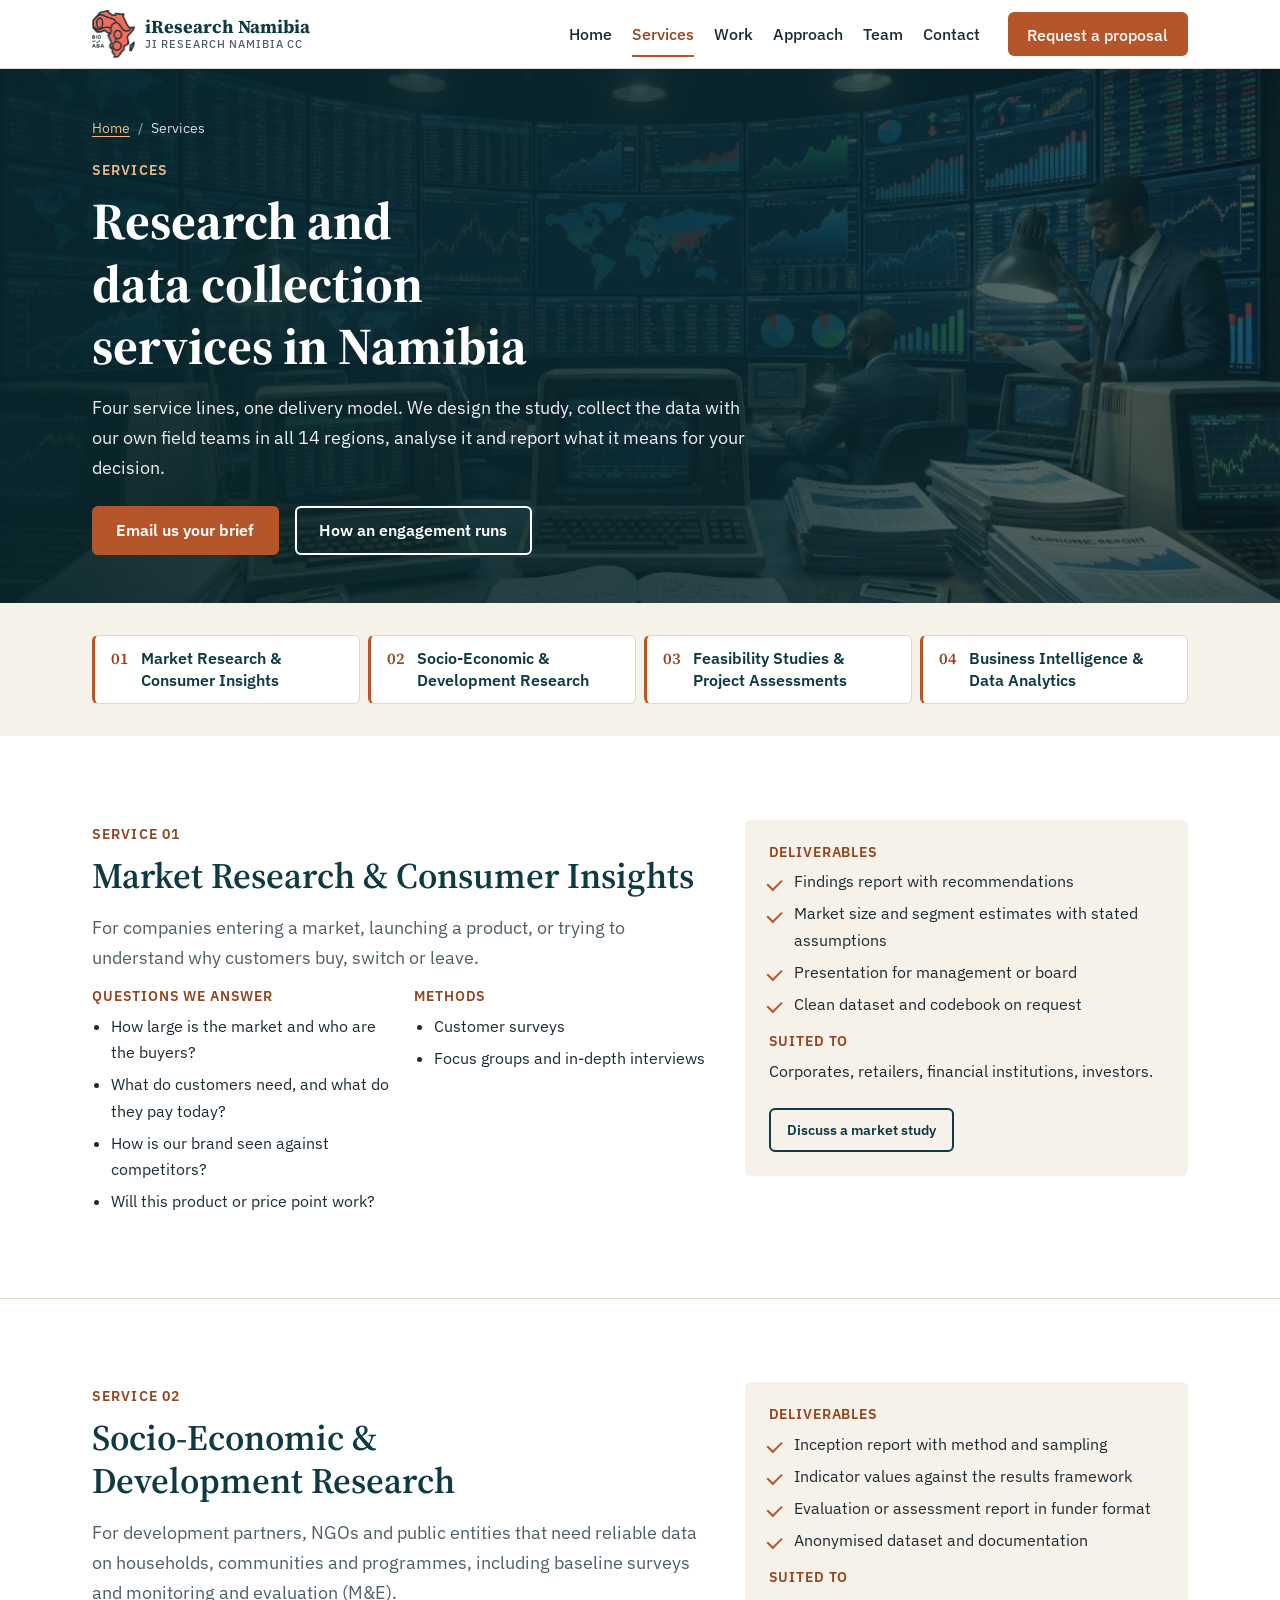
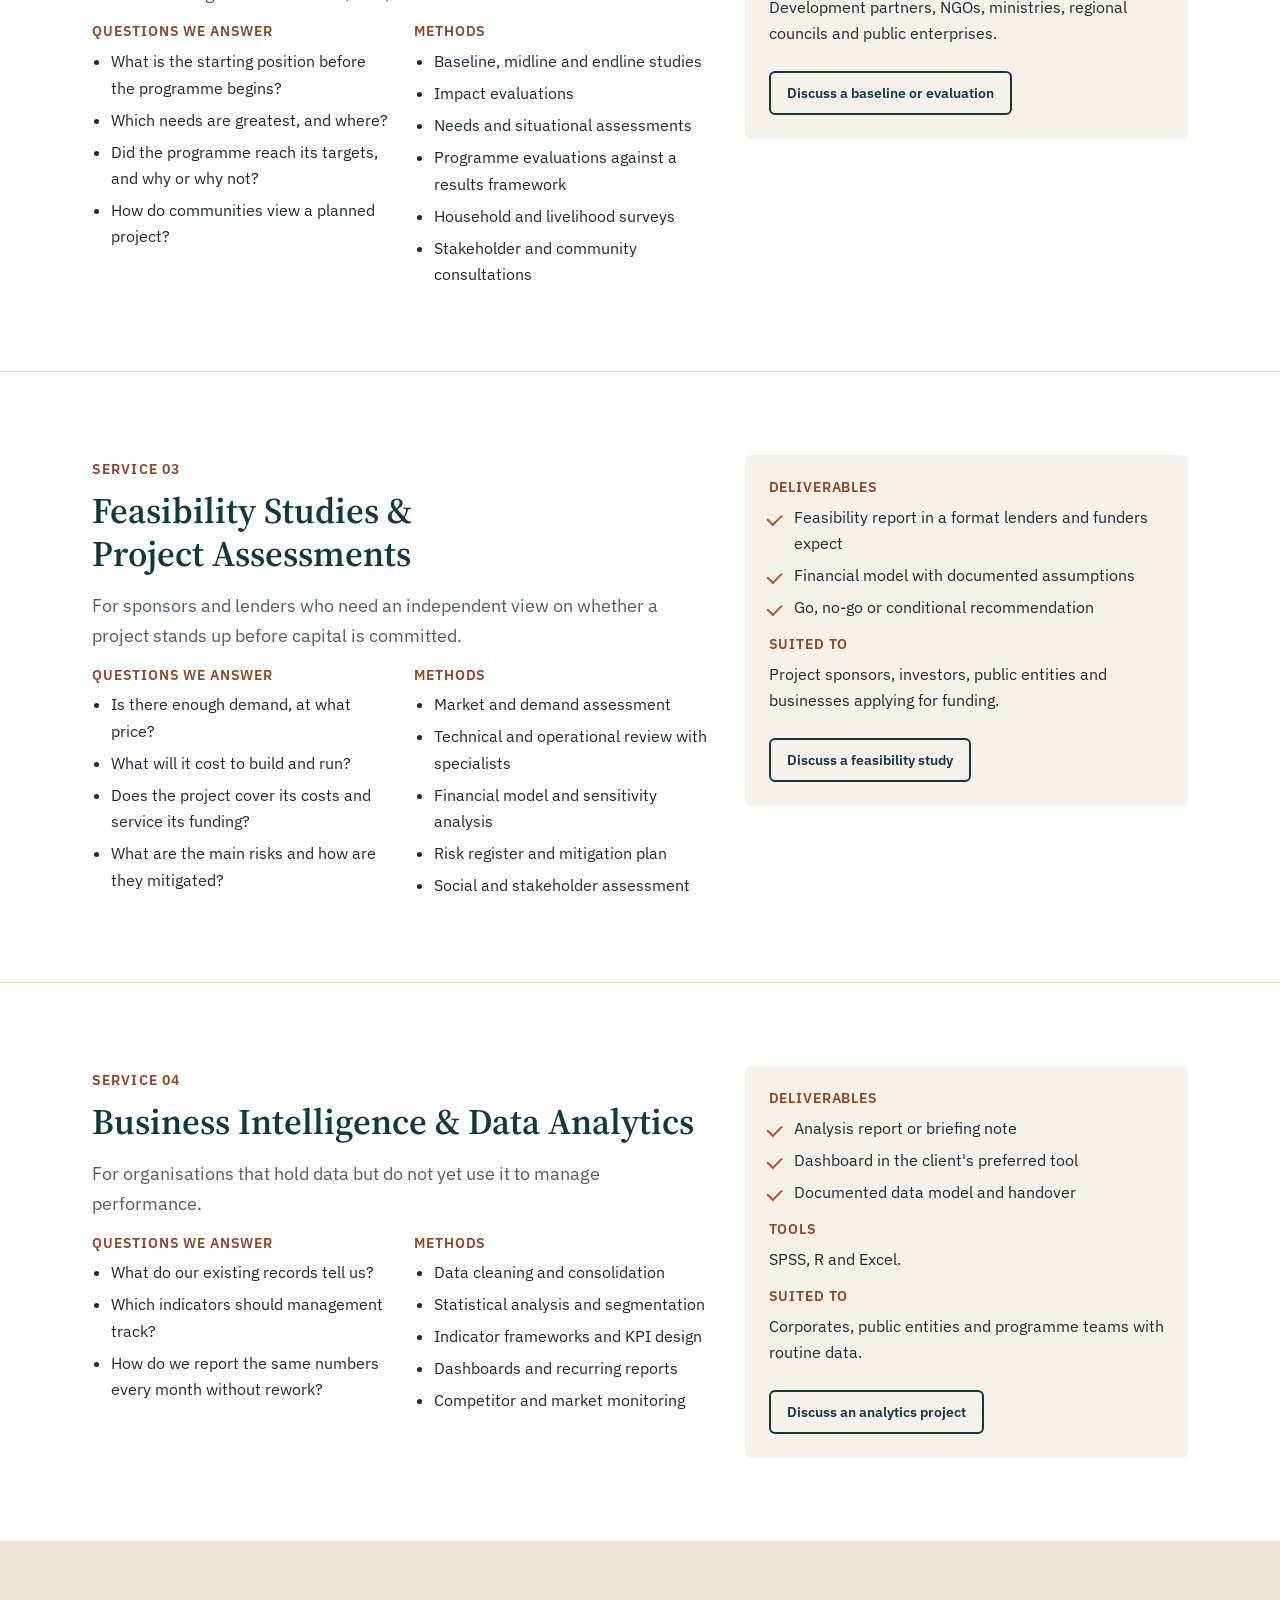
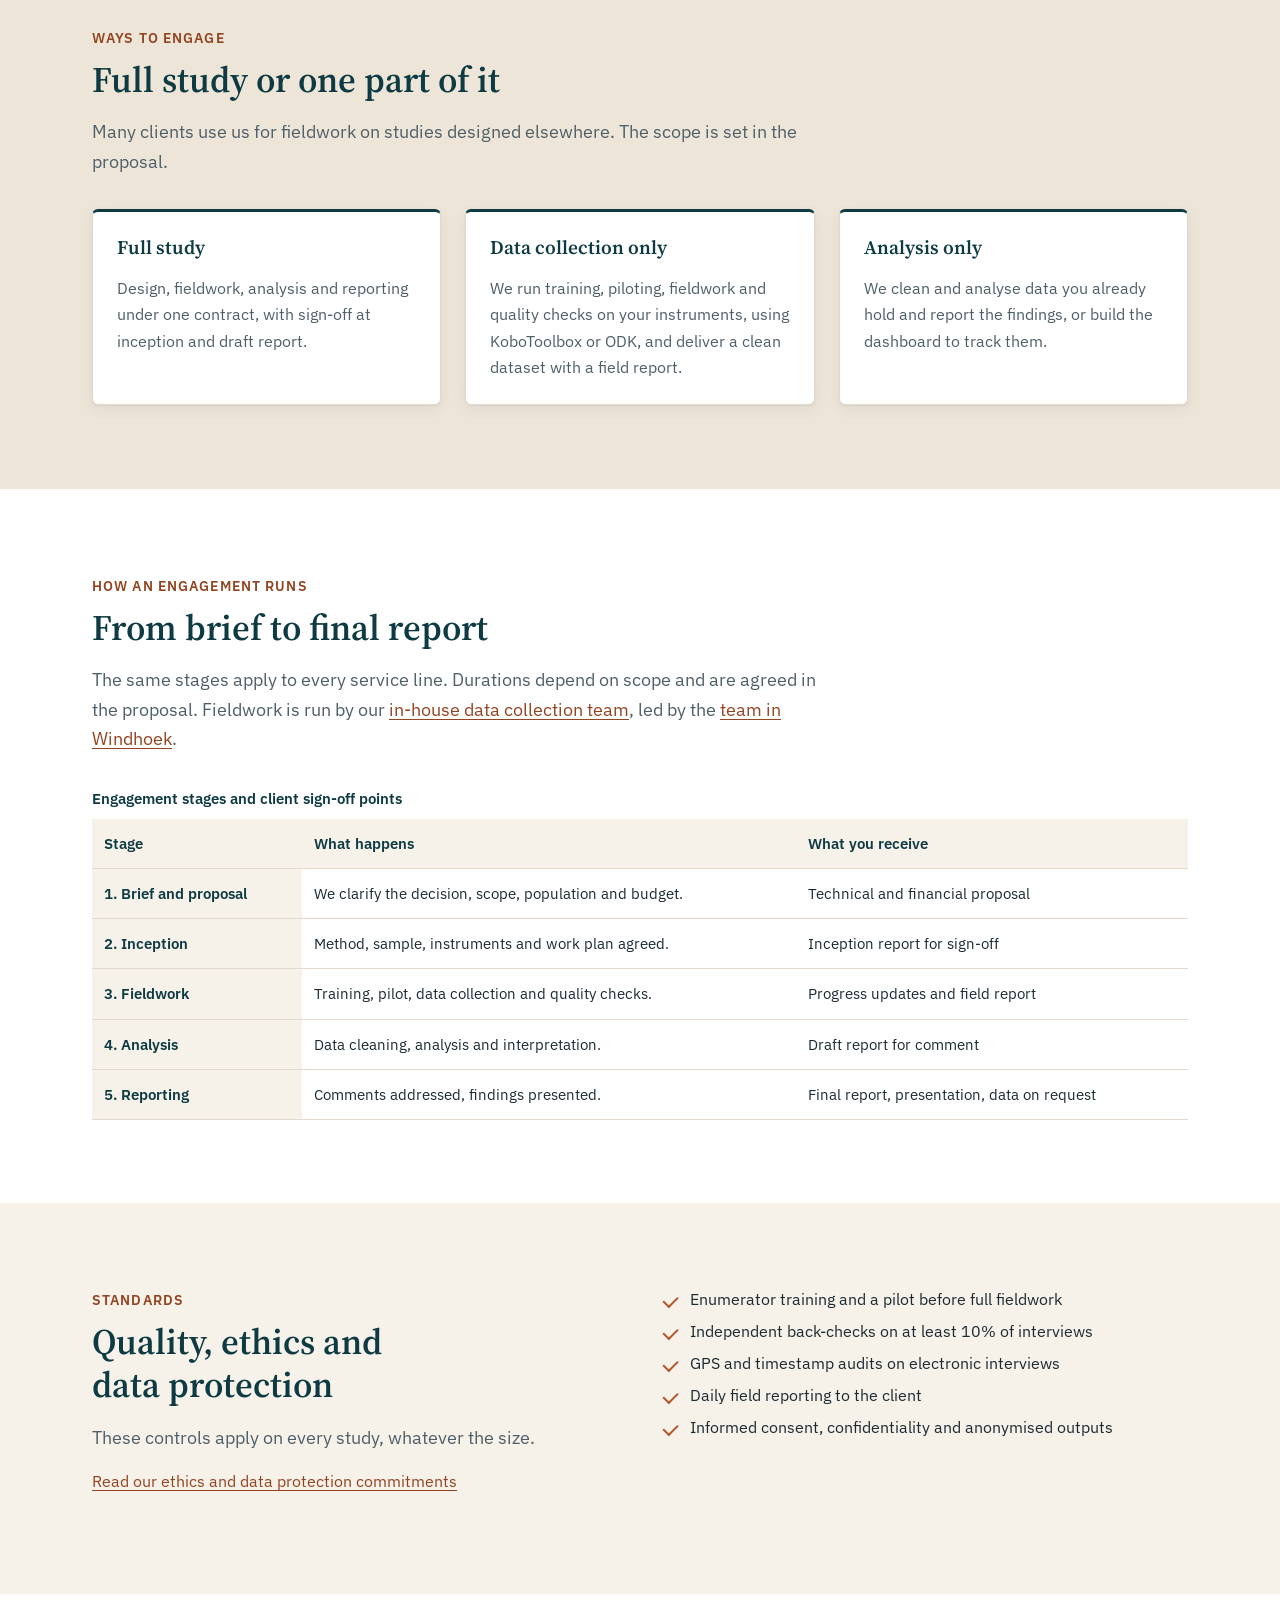
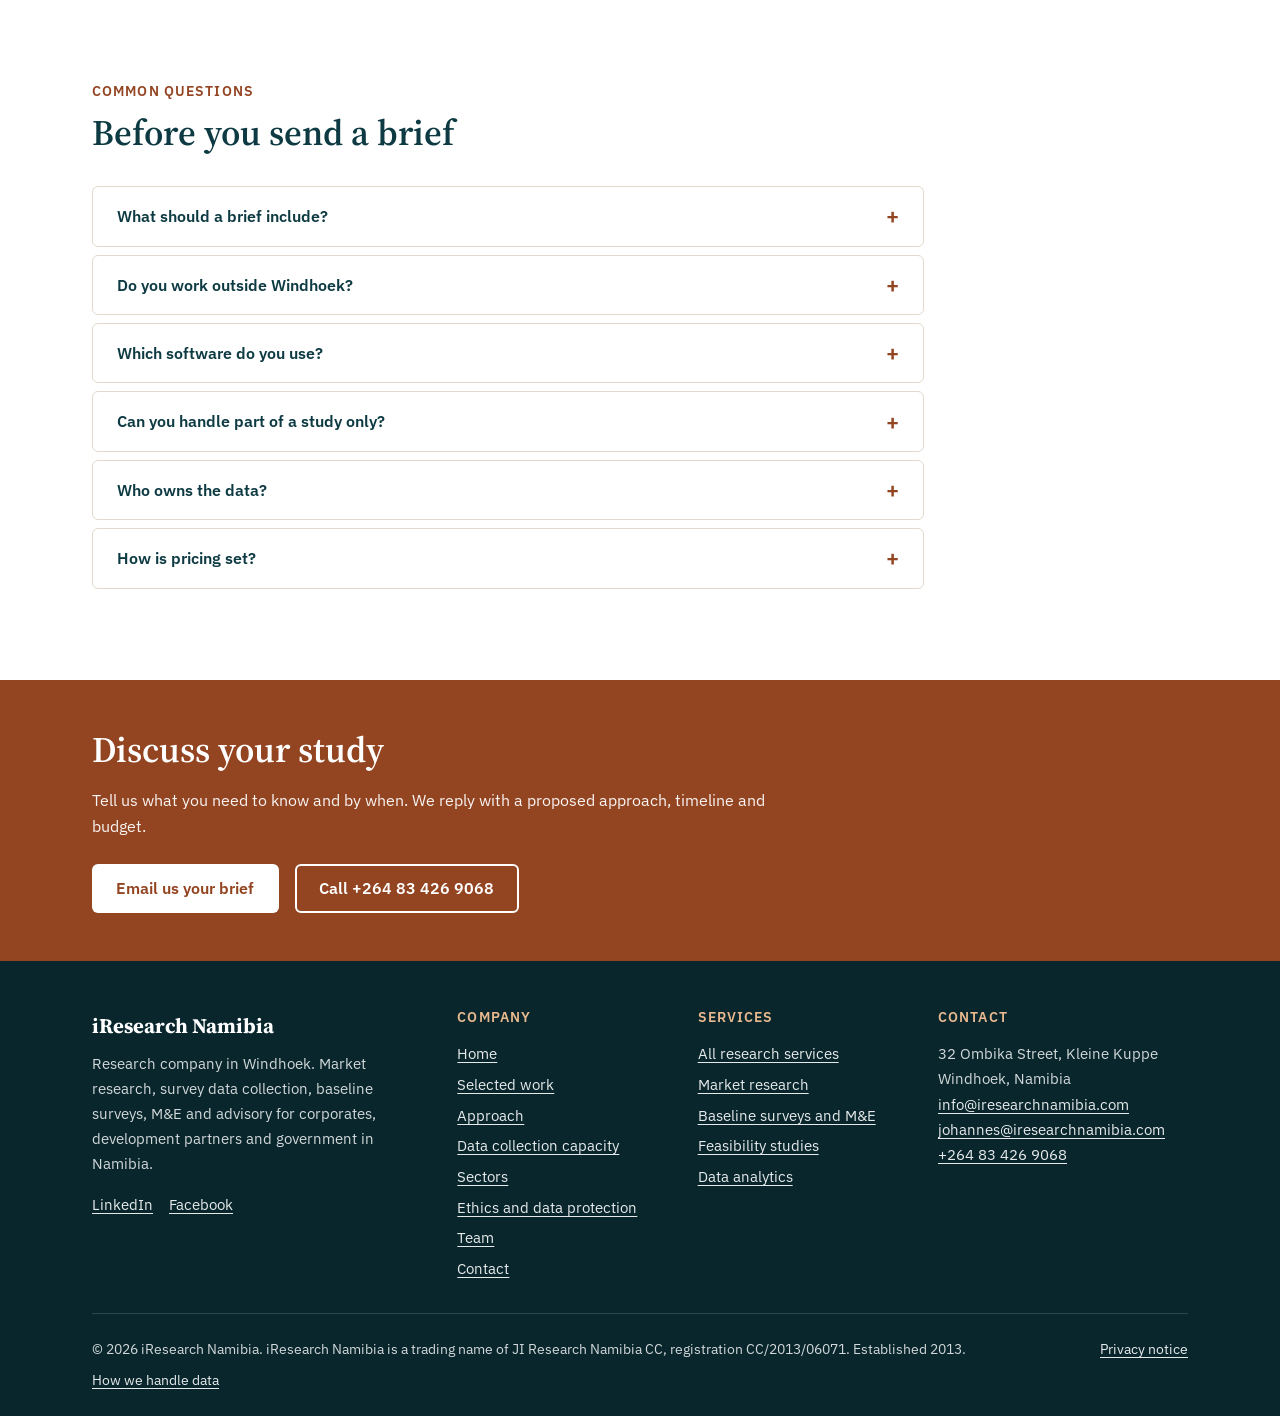
==== commit 57372226: "Add client logo strip and privacy notice" ====
--- a/services.html
+++ b/services.html
@@ -770,7 +770,7 @@
       </div>
       <div class="footer-legal">
         <p>&copy; 2026 iResearch Namibia. iResearch Namibia is a trading name of JI Research Namibia CC, registration CC/2013/06071. Established 2013.</p>
-        <!-- TO ADD LATER: link to the privacy notice once published, e.g. <p><a href="privacy.html">Privacy notice</a></p> -->
+        <p><a href="privacy.html">Privacy notice</a></p>
         <p><a href="index.html#ethics">How we handle data</a></p>
       </div>
     </div>
